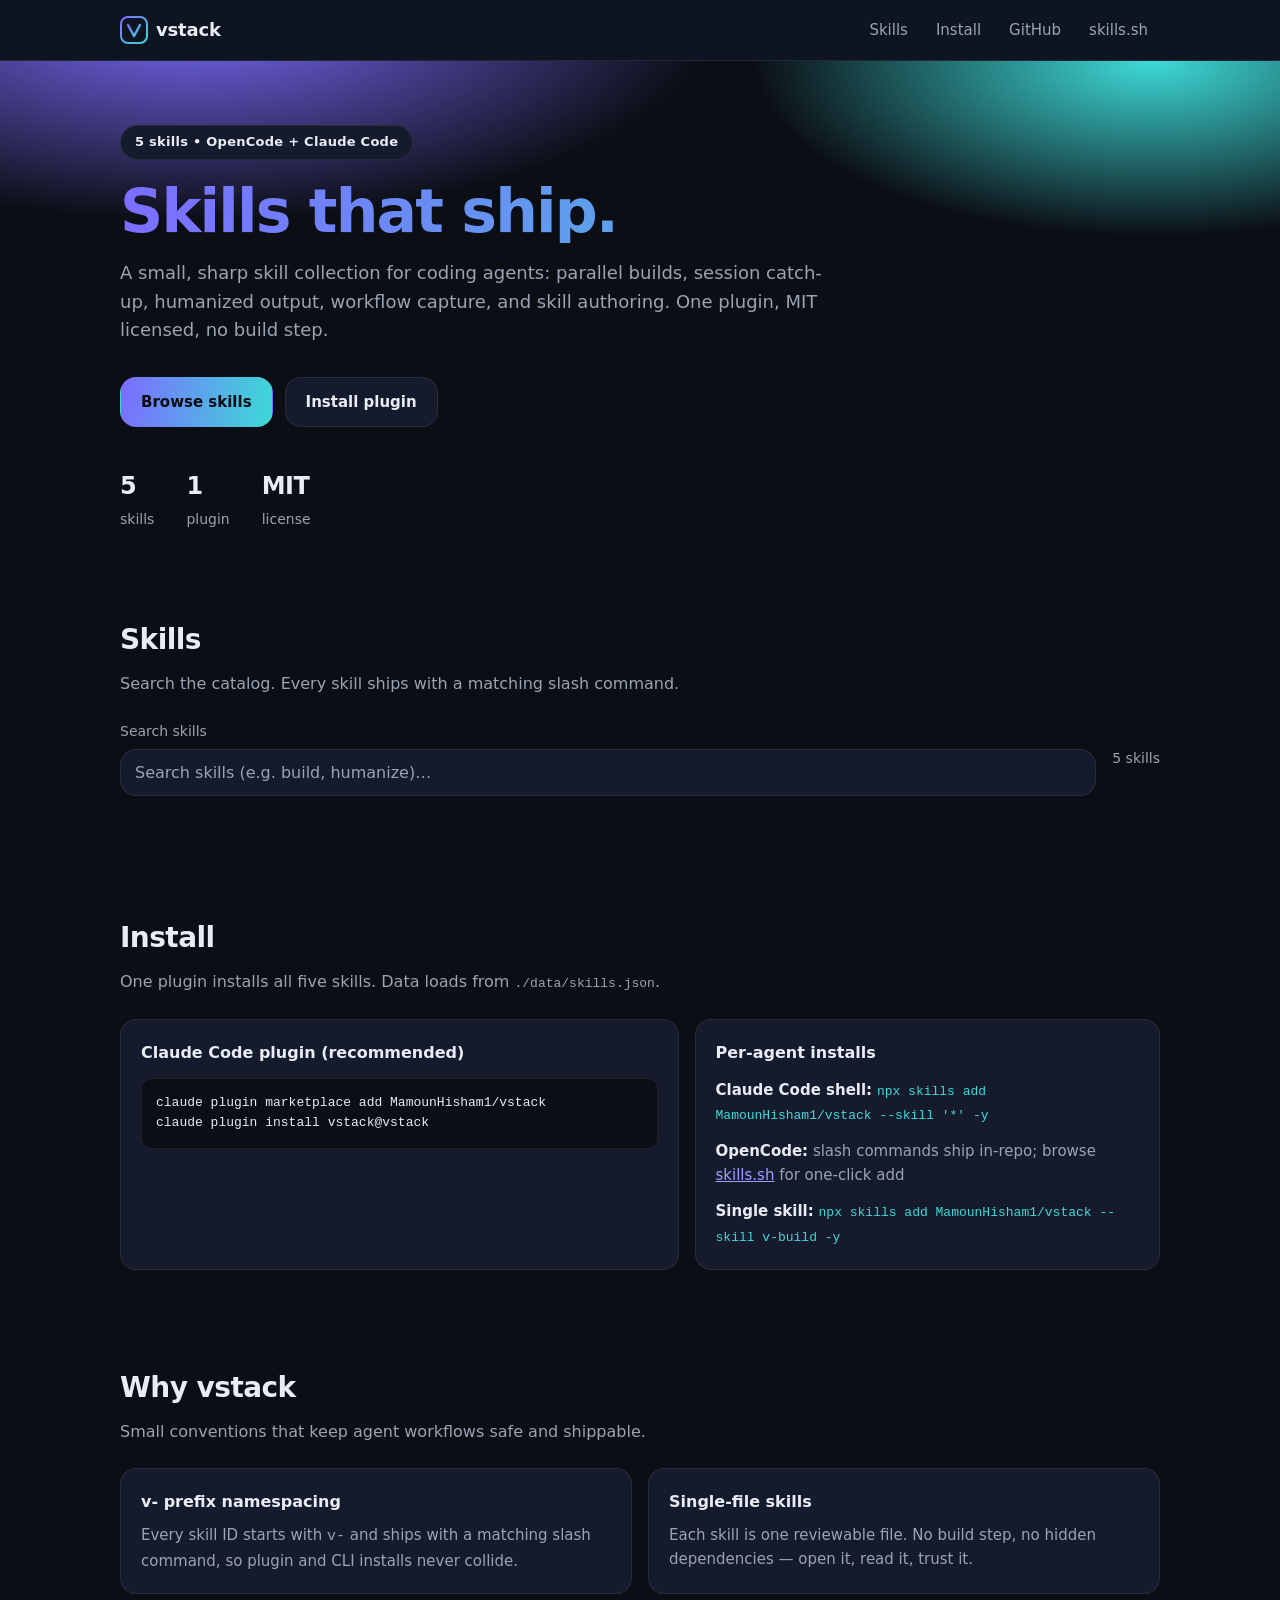
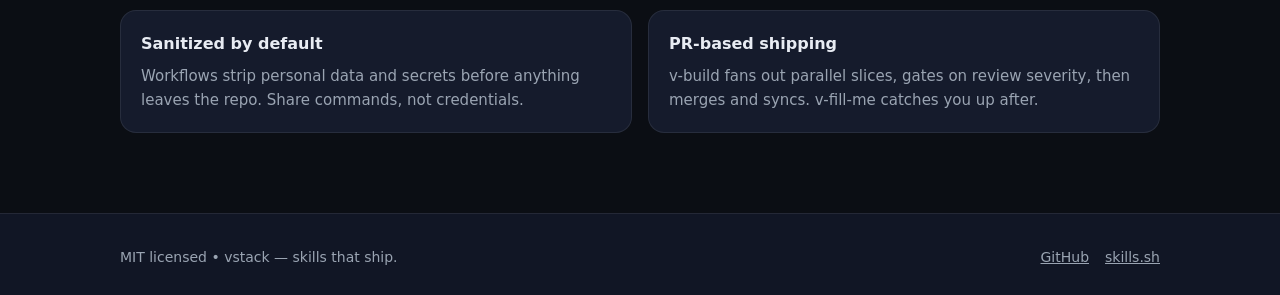
==== docs/index.html @ 85102085 "feat(site): shell layout + premium dark design What: docs/index.html with hero/header/footer + token" ====
<!doctype html>
<html lang="en">
<head>
  <meta charset="utf-8">
  <meta name="viewport" content="width=device-width, initial-scale=1">
  <title>vstack — skills that ship</title>
  <meta name="description" content="vstack: 5 agent skills (v-build, v-fill-me, v-humanize, v-copy-me, v-skill-creator) for OpenCode and Claude Code. One plugin, MIT licensed.">
  <link rel="stylesheet" href="./assets/css/tokens.css">
  <link rel="stylesheet" href="./assets/css/site.css">
  <link rel="stylesheet" href="./assets/css/catalog.css">
  <script defer src="./assets/js/app.js"></script>
</head>
<body>
  <a class="skip-link" href="#skills">Skip to skills</a>

  <header class="site-header">
    <div class="wrap">
      <a class="brand" href="./" aria-label="vstack home">
        <svg width="28" height="28" viewBox="0 0 28 28" role="img" aria-label="vstack logo">
          <defs>
            <linearGradient id="vlogo" x1="0" y1="0" x2="1" y2="1">
              <stop offset="0" stop-color="#7c6cff"></stop>
              <stop offset="1" stop-color="#3ddad7"></stop>
            </linearGradient>
          </defs>
          <rect x="1" y="1" width="26" height="26" rx="7" fill="none" stroke="url(#vlogo)" stroke-width="2"></rect>
          <path d="M8 9l6 11 6-11" fill="none" stroke="url(#vlogo)" stroke-width="2.4" stroke-linecap="round" stroke-linejoin="round"></path>
        </svg>
        <span>vstack</span>
      </a>
      <nav class="site-nav" aria-label="Primary">
        <a href="#skills">Skills</a>
        <a href="#install">Install</a>
        <a href="https://github.com/MamounHisham1/vstack">GitHub</a>
        <a href="https://skills.sh/MamounHisham1/vstack">skills.sh</a>
      </nav>
    </div>
  </header>

  <main>
    <section class="hero" aria-labelledby="hero-title">
      <div class="wrap">
        <p class="hero-badge">5 skills • OpenCode + Claude Code</p>
        <h1 id="hero-title">Skills that ship.</h1>
        <p class="hero-sub">A small, sharp skill collection for coding agents: parallel builds, session catch-up, humanized output, workflow capture, and skill authoring. One plugin, MIT licensed, no build step.</p>
        <div class="hero-cta">
          <a class="btn btn-primary" href="#skills">Browse skills</a>
          <a class="btn" href="#install">Install plugin</a>
        </div>
        <ul class="stats" aria-label="Project stats">
          <li><strong>5</strong><span>skills</span></li>
          <li><strong>1</strong><span>plugin</span></li>
          <li><strong>MIT</strong><span>license</span></li>
        </ul>
      </div>
    </section>

    <section class="section" id="skills" aria-labelledby="skills-title">
      <div class="wrap">
        <h2 id="skills-title">Skills</h2>
        <p class="section-lead">Search the catalog. Every skill ships with a matching slash command.</p>
        <div class="search-row">
          <div class="search-field">
            <label for="search">Search skills</label>
            <input type="search" id="search" placeholder="Search skills (e.g. build, humanize)…" autocomplete="off">
          </div>
          <span class="count" id="skill-count" aria-live="polite">5 skills</span>
        </div>
        <div class="skills-grid-fallback" id="skills-grid" role="list"></div>
        <noscript>
          <p>This catalog needs JavaScript to load <code>./data/skills.json</code>. Available skills: v-build, v-fill-me, v-humanize, v-copy-me, v-skill-creator. See the <a href="https://github.com/MamounHisham1/vstack">GitHub repo</a> for details.</p>
        </noscript>
      </div>
    </section>

    <section class="section" id="install" aria-labelledby="install-title">
      <div class="wrap">
        <h2 id="install-title">Install</h2>
        <p class="section-lead">One plugin installs all five skills. Data loads from <code>./data/skills.json</code>.</p>
        <div class="install-grid">
          <div class="install-card">
            <h3>Claude Code plugin (recommended)</h3>
            <pre><code id="install-snippet">claude plugin marketplace add MamounHisham1/vstack
claude plugin install vstack@vstack</code></pre>
          </div>
          <div class="install-card">
            <h3>Per-agent installs</h3>
            <ul class="agent-list">
              <li><strong>Claude Code shell:</strong> <code>npx skills add MamounHisham1/vstack --skill '*' -y</code></li>
              <li><strong>OpenCode:</strong> slash commands ship in-repo; browse <a href="https://skills.sh/MamounHisham1/vstack">skills.sh</a> for one-click add</li>
              <li><strong>Single skill:</strong> <code>npx skills add MamounHisham1/vstack --skill v-build -y</code></li>
            </ul>
          </div>
        </div>
      </div>
    </section>

    <section class="section" id="features" aria-labelledby="features-title">
      <div class="wrap">
        <h2 id="features-title">Why vstack</h2>
        <p class="section-lead">Small conventions that keep agent workflows safe and shippable.</p>
        <ul class="features">
          <li>
            <h3>v- prefix namespacing</h3>
            <p>Every skill ID starts with <code>v-</code> and ships with a matching slash command, so plugin and CLI installs never collide.</p>
          </li>
          <li>
            <h3>Single-file skills</h3>
            <p>Each skill is one reviewable file. No build step, no hidden dependencies — open it, read it, trust it.</p>
          </li>
          <li>
            <h3>Sanitized by default</h3>
            <p>Workflows strip personal data and secrets before anything leaves the repo. Share commands, not credentials.</p>
          </li>
          <li>
            <h3>PR-based shipping</h3>
            <p>v-build fans out parallel slices, gates on review severity, then merges and syncs. v-fill-me catches you up after.</p>
          </li>
        </ul>
      </div>
    </section>
  </main>

  <div id="skill-modal" aria-live="polite"></div>

  <footer class="site-footer">
    <div class="wrap">
      <p>MIT licensed • vstack — skills that ship.</p>
      <a href="https://github.com/MamounHisham1/vstack">GitHub</a>
      <a href="https://skills.sh/MamounHisham1/vstack">skills.sh</a>
    </div>
  </footer>
</body>
</html>
---- docs/assets/css/tokens.css ----
:root {
  color-scheme: dark;
  --bg: #0b0e14;
  --bg2: #111625;
  --fg: #e8ecf3;
  --muted: #9aa4b2;
  --accent: #7c6cff;
  --accent2: #3ddad7;
  --card: #151b2c;
  --border: rgba(255, 255, 255, 0.08);
  --radius: 16px;
  --font: Inter, ui-sans-serif, system-ui, -apple-system, "Segoe UI", Roboto, Helvetica, Arial, sans-serif;
}
---- docs/assets/css/site.css ----
@import url("./tokens.css");

*,
*::before,
*::after {
  box-sizing: border-box;
}

html {
  scroll-behavior: smooth;
}

body {
  margin: 0;
  background: var(--bg);
  color: var(--fg);
  font-family: var(--font);
  line-height: 1.6;
  -webkit-font-smoothing: antialiased;
}

/* Layout */
.wrap {
  max-width: 1080px;
  margin: 0 auto;
  padding: 0 1.25rem;
}

/* Skip link */
.skip-link {
  position: absolute;
  left: -9999px;
  top: 0;
  background: var(--accent);
  color: var(--fg);
  padding: 0.5rem 1rem;
  border-radius: 0 0 var(--radius) var(--radius);
  z-index: 100;
}

.skip-link:focus {
  left: 1rem;
}

/* Focus rings */
a:focus-visible,
button:focus-visible,
input:focus-visible {
  outline: 2px solid var(--accent2);
  outline-offset: 3px;
  border-radius: 6px;
}

/* Header: sticky glass */
.site-header {
  position: sticky;
  top: 0;
  z-index: 50;
  background: var(--bg2);
  background: color-mix(in srgb, var(--bg2) 82%, transparent);
  -webkit-backdrop-filter: blur(12px);
  backdrop-filter: blur(12px);
  border-bottom: 1px solid var(--border);
}

@supports not (backdrop-filter: blur(12px)) {
  .site-header {
    background: var(--bg2);
  }
}

.site-header .wrap {
  display: flex;
  align-items: center;
  gap: 1rem;
  min-height: 60px;
  padding-top: 0.5rem;
  padding-bottom: 0.5rem;
}

.brand {
  display: inline-flex;
  align-items: center;
  gap: 0.5rem;
  color: var(--fg);
  text-decoration: none;
  font-weight: 700;
  font-size: 1.125rem;
  letter-spacing: -0.01em;
  margin-right: auto;
}

.brand svg {
  display: block;
  flex: none;
}

.site-nav {
  display: flex;
  align-items: center;
  gap: 0.25rem;
  flex-wrap: wrap;
}

.site-nav a {
  color: var(--muted);
  text-decoration: none;
  font-size: 0.9375rem;
  padding: 0.5rem 0.75rem;
  border-radius: 10px;
}

.site-nav a:hover {
  color: var(--fg);
  background: var(--card);
}

/* Hero */
.hero {
  padding: 4rem 0 2.5rem;
  background:
    radial-gradient(60rem 24rem at 15% -10%, var(--accent) 0%, transparent 55%),
    radial-gradient(50rem 22rem at 90% 0%, var(--accent2) 0%, transparent 50%),
    var(--bg);
}

.hero-badge {
  display: inline-block;
  font-size: 0.8125rem;
  font-weight: 600;
  letter-spacing: 0.02em;
  color: var(--fg);
  background: var(--card);
  border: 1px solid var(--border);
  border-radius: 999px;
  padding: 0.375rem 0.875rem;
  margin: 0 0 1.25rem;
}

.hero h1 {
  margin: 0 0 1rem;
  font-size: clamp(2.25rem, 5vw + 1rem, 3.75rem);
  line-height: 1.05;
  letter-spacing: -0.03em;
  background: linear-gradient(100deg, var(--accent), var(--accent2));
  -webkit-background-clip: text;
  background-clip: text;
  color: transparent;
}

@supports not (background-clip: text) {
  .hero h1 {
    color: var(--fg);
    background: none;
  }
}

.hero-sub {
  margin: 0 0 2rem;
  max-width: 44rem;
  color: var(--muted);
  font-size: 1.125rem;
}

.hero-cta {
  display: flex;
  gap: 0.75rem;
  flex-wrap: wrap;
}

/* Buttons */
.btn {
  display: inline-block;
  text-decoration: none;
  font-weight: 600;
  font-size: 0.9375rem;
  padding: 0.75rem 1.25rem;
  border-radius: var(--radius);
  border: 1px solid var(--border);
  color: var(--fg);
  background: var(--card);
}

.btn:hover {
  border-color: var(--accent);
}

.btn-primary {
  background: linear-gradient(100deg, var(--accent), var(--accent2));
  border-color: transparent;
  color: var(--bg);
}

.btn-primary:hover {
  border-color: transparent;
  filter: brightness(1.08);
}

/* Stats */
.stats {
  display: flex;
  gap: 2rem;
  flex-wrap: wrap;
  list-style: none;
  margin: 2.5rem 0 0;
  padding: 0;
}

.stats li {
  display: flex;
  flex-direction: column;
  gap: 0.125rem;
}

.stats strong {
  font-size: 1.5rem;
  letter-spacing: -0.02em;
}

.stats span {
  color: var(--muted);
  font-size: 0.875rem;
}

/* Sections */
.section {
  padding: 3rem 0;
}

.section h2 {
  margin: 0 0 0.5rem;
  font-size: 1.75rem;
  letter-spacing: -0.02em;
}

.section-lead {
  margin: 0 0 1.5rem;
  color: var(--muted);
}

/* Search row */
.search-row {
  display: flex;
  align-items: center;
  gap: 1rem;
  flex-wrap: wrap;
  margin-bottom: 1.5rem;
}

.search-field {
  flex: 1 1 16rem;
  min-width: min(100%, 16rem);
}

.search-field label {
  display: block;
  font-size: 0.875rem;
  color: var(--muted);
  margin-bottom: 0.375rem;
}

.search-field input {
  width: 100%;
  font: inherit;
  color: var(--fg);
  background: var(--card);
  border: 1px solid var(--border);
  border-radius: var(--radius);
  padding: 0.625rem 0.875rem;
}

.search-field input::placeholder {
  color: var(--muted);
}

.count {
  color: var(--muted);
  font-size: 0.875rem;
}

/* Fallback grid (Slice 3 catalog.css owns card styling; this is layout fallback) */
.skills-grid-fallback {
  display: grid;
  grid-template-columns: repeat(auto-fill, minmax(16rem, 1fr));
  gap: 1rem;
}

/* Install */
.install-grid {
  display: grid;
  grid-template-columns: 1fr;
  gap: 1rem;
}

@media (min-width: 720px) {
  .install-grid {
    grid-template-columns: 1.2fr 1fr;
  }
}

.install-card {
  background: var(--card);
  border: 1px solid var(--border);
  border-radius: var(--radius);
  padding: 1.25rem;
}

.install-card h3 {
  margin: 0 0 0.75rem;
  font-size: 1rem;
}

.install-card pre {
  margin: 0;
  padding: 0.875rem;
  background: var(--bg);
  border: 1px solid var(--border);
  border-radius: calc(var(--radius) - 6px);
  overflow-x: auto;
}

.install-card pre code {
  font-family: ui-monospace, SFMono-Regular, Menlo, Consolas, monospace;
  font-size: 0.8125rem;
  color: var(--fg);
  white-space: pre;
}

.agent-list {
  margin: 0;
  padding: 0;
  list-style: none;
  display: grid;
  gap: 0.75rem;
  font-size: 0.9375rem;
  color: var(--muted);
}

.agent-list strong {
  color: var(--fg);
}

.agent-list code {
  font-family: ui-monospace, SFMono-Regular, Menlo, Consolas, monospace;
  font-size: 0.8125rem;
  color: var(--accent2);
}

/* Features */
.features {
  display: grid;
  grid-template-columns: 1fr;
  gap: 1rem;
  list-style: none;
  margin: 1.5rem 0 0;
  padding: 0;
}

@media (min-width: 720px) {
  .features {
    grid-template-columns: repeat(2, 1fr);
  }
}

.features li {
  background: var(--card);
  border: 1px solid var(--border);
  border-radius: var(--radius);
  padding: 1.25rem;
}

.features h3 {
  margin: 0 0 0.5rem;
  font-size: 1rem;
}

.features p {
  margin: 0;
  color: var(--muted);
  font-size: 0.9375rem;
}

/* Footer */
.site-footer {
  border-top: 1px solid var(--border);
  background: var(--bg2);
  padding: 2rem 0;
  margin-top: 2rem;
}

.site-footer .wrap {
  display: flex;
  align-items: center;
  gap: 1rem;
  flex-wrap: wrap;
}

.site-footer p {
  margin: 0;
  color: var(--muted);
  font-size: 0.875rem;
  margin-right: auto;
}

.site-footer a {
  color: var(--muted);
  font-size: 0.875rem;
}

.site-footer a:hover {
  color: var(--accent2);
}

/* Responsive tweaks */
@media (max-width: 560px) {
  .hero {
    padding: 2.5rem 0 2rem;
  }

  .site-header .wrap {
    flex-wrap: wrap;
  }

  .stats {
    gap: 1.25rem;
  }
}

@media (prefers-reduced-motion: reduce) {
  html {
    scroll-behavior: auto;
  }
}
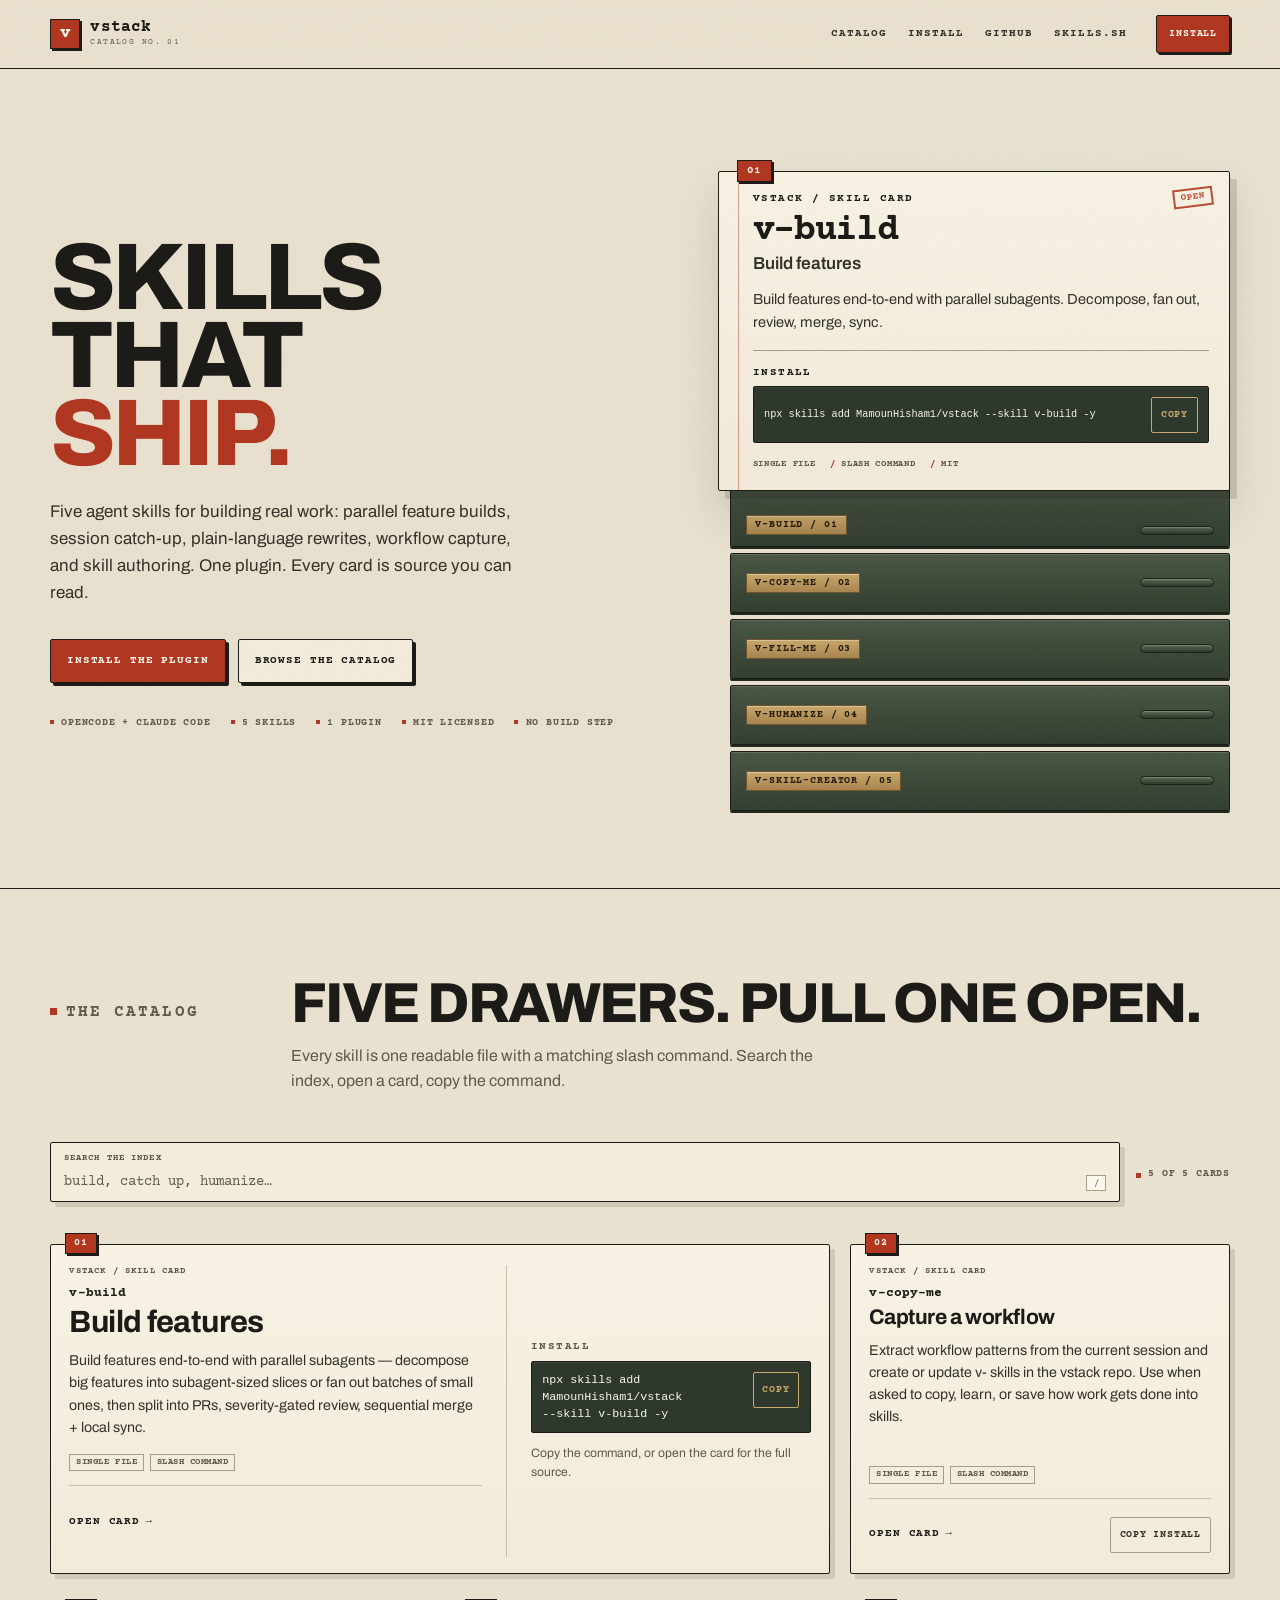
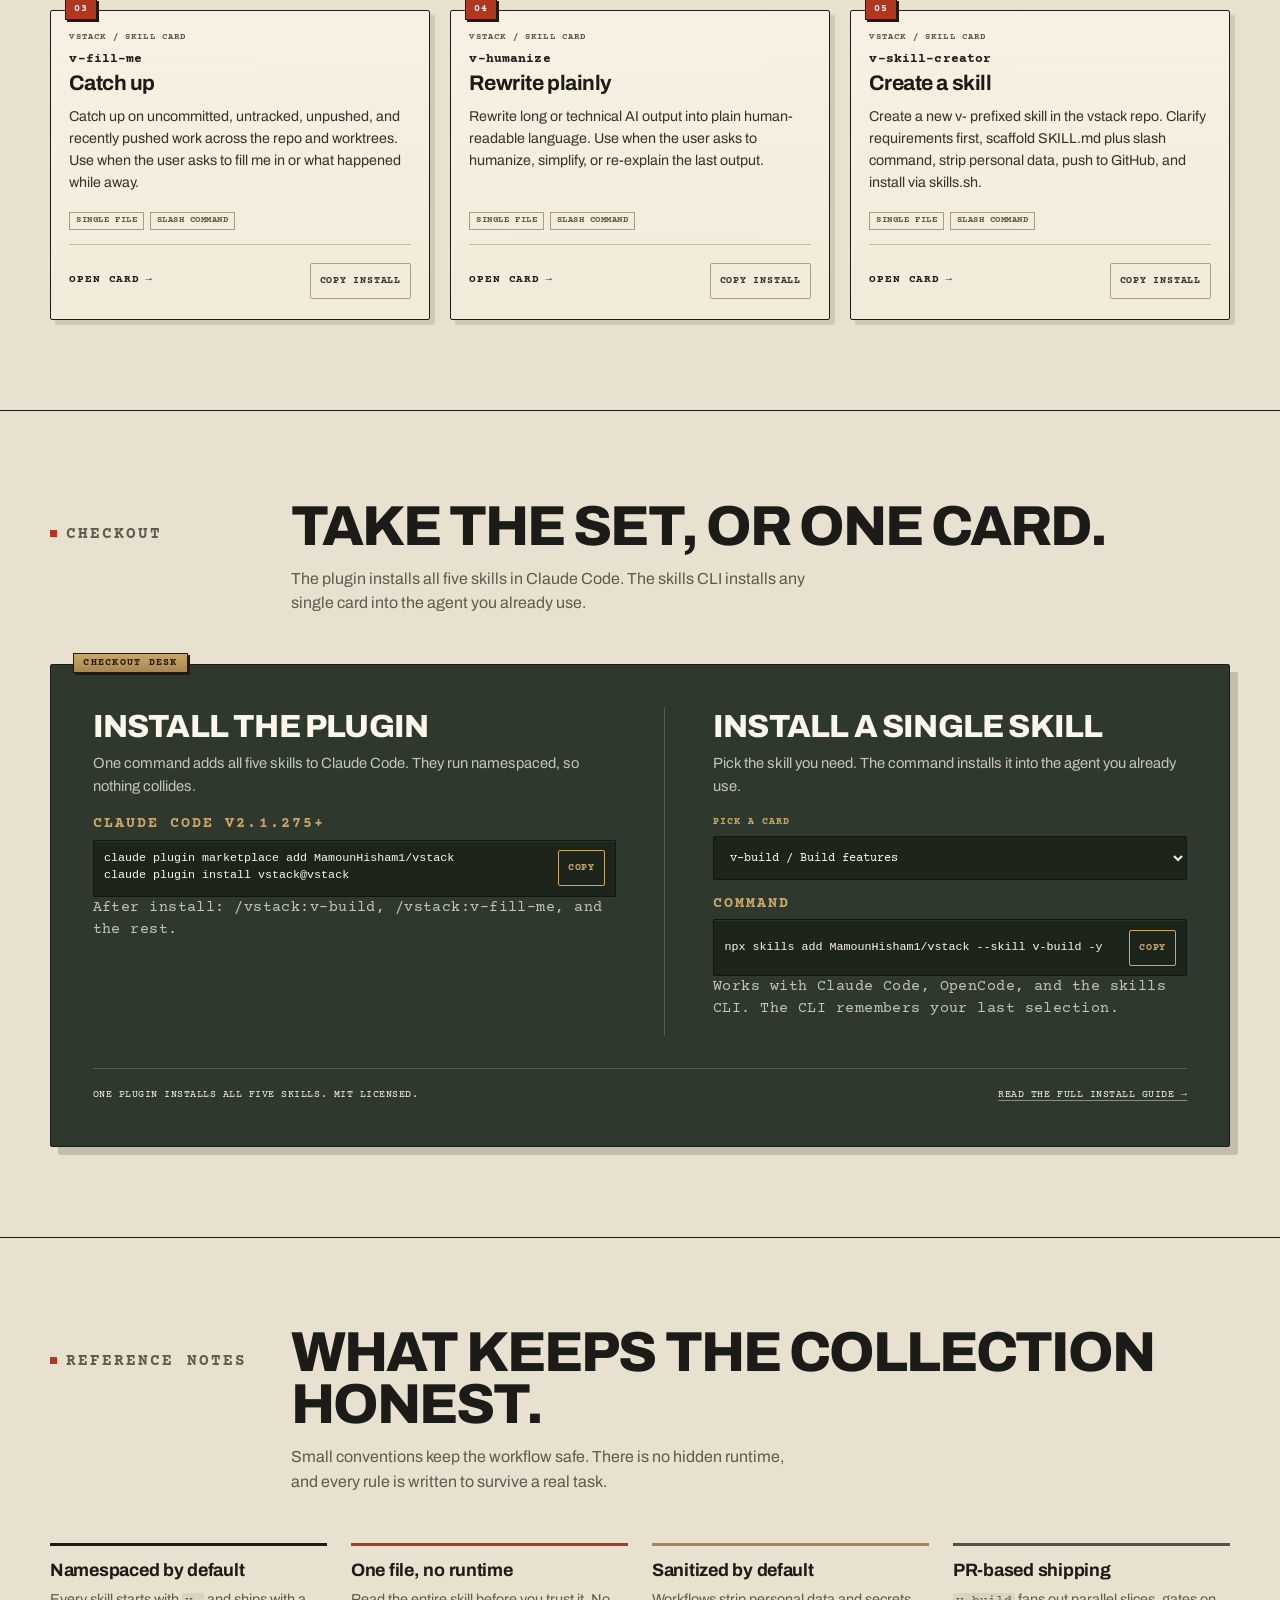
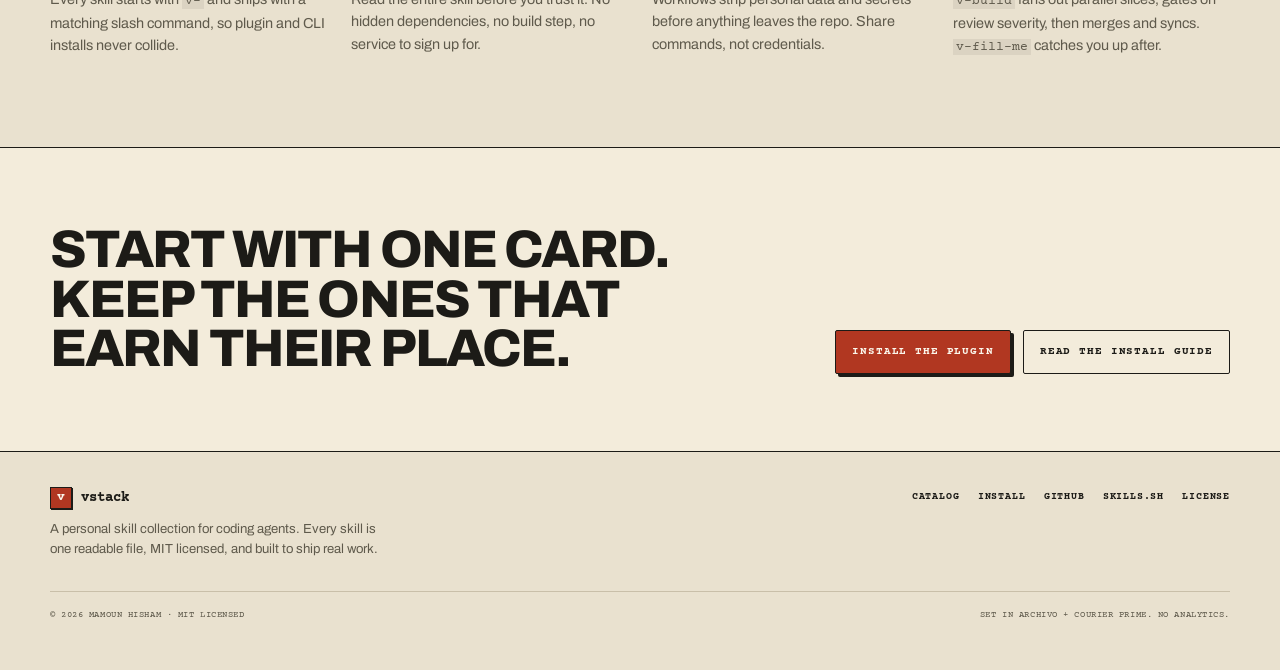
==== commit db35f874: "feat(site): rebuild the docs site as a working card catalog Replace the dark gradient landing page w" ====
--- a/docs/index.html
+++ b/docs/index.html
@@ -4,131 +4,353 @@
   <meta charset="utf-8">
   <meta name="viewport" content="width=device-width, initial-scale=1">
   <title>vstack — skills that ship</title>
-  <meta name="description" content="vstack: 5 agent skills (v-build, v-fill-me, v-humanize, v-copy-me, v-skill-creator) for OpenCode and Claude Code. One plugin, MIT licensed.">
+  <meta name="description" content="Five agent skills for Claude Code and OpenCode: build with parallel subagents, catch up on work, humanize output, capture workflows, and create new skills. One plugin. MIT licensed.">
+  <link rel="canonical" href="https://mamounhisham1.github.io/vstack/">
+  <meta name="theme-color" content="#e9e1cf">
+  <meta property="og:title" content="vstack — skills that ship">
+  <meta property="og:description" content="Five agent skills for Claude Code and OpenCode. Build with parallel subagents, catch up, humanize, capture, and create. One plugin. MIT.">
+  <meta property="og:type" content="website">
+  <meta property="og:url" content="https://mamounhisham1.github.io/vstack/">
+  <meta name="twitter:card" content="summary">
+  <link rel="icon" href="./favicon.svg" type="image/svg+xml">
+  <link rel="preload" href="./assets/fonts/archivo-variable-latin.woff2" as="font" type="font/woff2" crossorigin>
+  <link rel="preload" href="./assets/fonts/courier-prime-400-latin.woff2" as="font" type="font/woff2" crossorigin>
+  <link rel="stylesheet" href="./assets/css/fonts.css">
   <link rel="stylesheet" href="./assets/css/tokens.css">
   <link rel="stylesheet" href="./assets/css/site.css">
   <link rel="stylesheet" href="./assets/css/catalog.css">
   <script defer src="./assets/js/app.js"></script>
 </head>
 <body>
-  <a class="skip-link" href="#skills">Skip to skills</a>
+  <a class="skip-link" href="#catalog">Skip to the catalog</a>
 
   <header class="site-header">
-    <div class="wrap">
-      <a class="brand" href="./" aria-label="vstack home">
-        <svg width="28" height="28" viewBox="0 0 28 28" role="img" aria-label="vstack logo">
-          <defs>
-            <linearGradient id="vlogo" x1="0" y1="0" x2="1" y2="1">
-              <stop offset="0" stop-color="#7c6cff"></stop>
-              <stop offset="1" stop-color="#3ddad7"></stop>
-            </linearGradient>
-          </defs>
-          <rect x="1" y="1" width="26" height="26" rx="7" fill="none" stroke="url(#vlogo)" stroke-width="2"></rect>
-          <path d="M8 9l6 11 6-11" fill="none" stroke="url(#vlogo)" stroke-width="2.4" stroke-linecap="round" stroke-linejoin="round"></path>
-        </svg>
-        <span>vstack</span>
+    <div class="wrap site-header__inner">
+      <a class="brand" href="./index.html" aria-label="vstack home">
+        <span class="brand__mark" aria-hidden="true">v</span>
+        <span class="brand__text">
+          <span class="brand__word">vstack</span>
+          <span class="brand__sub">Catalog no. 01</span>
+        </span>
       </a>
       <nav class="site-nav" aria-label="Primary">
-        <a href="#skills">Skills</a>
-        <a href="#install">Install</a>
-        <a href="https://github.com/MamounHisham1/vstack">GitHub</a>
-        <a href="https://skills.sh/MamounHisham1/vstack">skills.sh</a>
+        <a href="#catalog">Catalog</a>
+        <a href="./install.html">Install</a>
+        <a class="nav-optional" href="https://github.com/MamounHisham1/vstack">GitHub</a>
+        <a class="nav-optional" href="https://skills.sh/MamounHisham1/vstack">skills.sh</a>
       </nav>
+      <a class="btn btn--primary btn--small nav-install" href="#checkout">Install</a>
     </div>
   </header>
 
   <main>
     <section class="hero" aria-labelledby="hero-title">
+      <div class="wrap hero__grid">
+        <div class="hero__copy">
+          <h1 id="hero-title"><span>Skills</span><span>that</span><span class="h1-accent">ship.</span></h1>
+          <p class="hero__lead">Five agent skills for building real work: parallel feature builds, session catch-up, plain-language rewrites, workflow capture, and skill authoring. One plugin. Every card is source you can read.</p>
+          <div class="hero__cta">
+            <a class="btn btn--primary" href="#checkout">Install the plugin</a>
+            <a class="btn" href="#catalog">Browse the catalog</a>
+          </div>
+          <ul class="hero__meta" aria-label="Collection facts">
+            <li>OpenCode + Claude Code</li>
+            <li>5 skills</li>
+            <li>1 plugin</li>
+            <li>MIT licensed</li>
+            <li>No build step</li>
+          </ul>
+        </div>
+
+        <div class="hero__object">
+          <div class="catalog-stack">
+            <article class="index-card" aria-labelledby="hero-card-id">
+              <span class="index-card__tab" aria-hidden="true">01</span>
+              <span class="index-card__stamp" aria-hidden="true">Open</span>
+              <p class="micro-label">vstack / skill card</p>
+              <p class="index-card__id" id="hero-card-id">v-build</p>
+              <p class="index-card__name">Build features</p>
+              <p class="index-card__desc">Build features end-to-end with parallel subagents. Decompose, fan out, review, merge, sync.</p>
+              <div class="index-card__rule"></div>
+              <p class="micro-label">Install</p>
+              <div class="command command--dark">
+                <code>npx skills add MamounHisham1/vstack <span class="cmd-tail">--skill v-build -y</span></code>
+                <button type="button" class="copy-btn" data-copy="npx skills add MamounHisham1/vstack --skill v-build -y" aria-label="Copy the v-build install command">Copy</button>
+              </div>
+              <div class="index-card__meta" aria-label="Card details">
+                <span>Single file</span>
+                <span>Slash command</span>
+                <span>MIT</span>
+              </div>
+            </article>
+            <div class="drawer drawer--open" aria-hidden="true">
+              <span class="drawer__label">V-BUILD / 01</span>
+              <span class="drawer__pull"></span>
+            </div>
+            <div class="drawer" aria-hidden="true">
+              <span class="drawer__label">V-COPY-ME / 02</span>
+              <span class="drawer__pull"></span>
+            </div>
+            <div class="drawer" aria-hidden="true">
+              <span class="drawer__label">V-FILL-ME / 03</span>
+              <span class="drawer__pull"></span>
+            </div>
+            <div class="drawer" aria-hidden="true">
+              <span class="drawer__label">V-HUMANIZE / 04</span>
+              <span class="drawer__pull"></span>
+            </div>
+            <div class="drawer" aria-hidden="true">
+              <span class="drawer__label">V-SKILL-CREATOR / 05</span>
+              <span class="drawer__pull"></span>
+            </div>
+          </div>
+        </div>
+      </div>
+    </section>
+
+    <section class="section section--rule" id="catalog" aria-labelledby="catalog-title">
       <div class="wrap">
-        <p class="hero-badge">5 skills • OpenCode + Claude Code</p>
-        <h1 id="hero-title">Skills that ship.</h1>
-        <p class="hero-sub">A small, sharp skill collection for coding agents: parallel builds, session catch-up, humanized output, workflow capture, and skill authoring. One plugin, MIT licensed, no build step.</p>
-        <div class="hero-cta">
-          <a class="btn btn-primary" href="#skills">Browse skills</a>
-          <a class="btn" href="#install">Install plugin</a>
-        </div>
-        <ul class="stats" aria-label="Project stats">
-          <li><strong>5</strong><span>skills</span></li>
-          <li><strong>1</strong><span>plugin</span></li>
-          <li><strong>MIT</strong><span>license</span></li>
-        </ul>
-      </div>
-    </section>
-
-    <section class="section" id="skills" aria-labelledby="skills-title">
+        <div class="section-head">
+          <p class="section-no">The catalog</p>
+          <div>
+            <h2 id="catalog-title">Five drawers. Pull one open.</h2>
+            <p>Every skill is one readable file with a matching slash command. Search the index, open a card, copy the command.</p>
+          </div>
+        </div>
+
+        <div class="catalog-toolbar">
+          <div class="search-slip">
+            <label for="search">Search the index</label>
+            <input type="search" id="search" placeholder="build, catch up, humanize…" autocomplete="off" aria-describedby="skill-count">
+            <span class="search-slip__key" aria-hidden="true">/</span>
+          </div>
+          <p class="catalog-count" id="skill-count" role="status" aria-live="polite">5 of 5 cards</p>
+        </div>
+
+        <div class="catalog-grid" id="skills-grid" role="list">
+          <!-- catalog:start -->
+<article class="skill-card skill-card--featured" role="listitem" data-skill-id="v-build" data-no="01" data-title="Build features" data-description="Build features end-to-end with parallel subagents — decompose big features into subagent-sized slices or fan out batches of small ones, then split into PRs, severity-gated review, sequential merge + local sync." data-command="npx skills add MamounHisham1/vstack --skill v-build -y" data-path="skills/v-build/SKILL.md" data-trigger="/v-build" data-search="v-build build features parallel subagents to reviewed prs build features end-to-end with parallel subagents — decompose big features into subagent-sized slices or fan out batches of small ones, then split into prs, severity-gated review, sequential merge + local sync. /v-build">
+  <span class="skill-card__tab" aria-hidden="true">01</span>
+  <div class="skill-card__body">
+    <p class="skill-card__kicker">vstack / skill card</p>
+    <h3 class="skill-card__title"><span class="skill-card__id">v-build</span><span class="skill-card__name">Build features</span></h3>
+    <p class="skill-card__desc">Build features end-to-end with parallel subagents — decompose big features into subagent-sized slices or fan out batches of small ones, then split into PRs, severity-gated review, sequential merge + local sync.</p>
+    <ul class="skill-card__tags"><li>Single file</li><li>Slash command</li></ul>
+    <div class="skill-card__actions"><button type="button" class="link-btn" data-open-card aria-label="Open the v-build card">Open card <span aria-hidden="true">→</span></button></div>
+  </div>
+  <div class="skill-card__aside">
+    <p class="micro-label">Install</p>
+    <div class="command command--dark">
+      <code>npx skills add MamounHisham1/vstack <span class="cmd-tail">--skill v-build -y</span></code>
+      <button type="button" class="copy-btn" data-copy="npx skills add MamounHisham1/vstack --skill v-build -y" aria-label="Copy the install command for v-build">Copy</button>
+    </div>
+    <p class="skill-card__aside-note">Copy the command, or open the card for the full source.</p>
+  </div>
+</article>
+<article class="skill-card" role="listitem" data-skill-id="v-copy-me" data-no="02" data-title="Capture a workflow" data-description="Extract workflow patterns from the current session and create or update v- skills in the vstack repo. Use when asked to copy, learn, or save how work gets done into skills." data-command="npx skills add MamounHisham1/vstack --skill v-copy-me -y" data-path="skills/v-copy-me/SKILL.md" data-trigger="/v-copy-me" data-search="v-copy-me capture a workflow turn a session into a reusable skill extract workflow patterns from the current session and create or update v- skills in the vstack repo. use when asked to copy, learn, or save how work gets done into skills. /v-copy-me">
+  <span class="skill-card__tab" aria-hidden="true">02</span>
+  <div class="skill-card__body">
+    <p class="skill-card__kicker">vstack / skill card</p>
+    <h3 class="skill-card__title"><span class="skill-card__id">v-copy-me</span><span class="skill-card__name">Capture a workflow</span></h3>
+    <p class="skill-card__desc">Extract workflow patterns from the current session and create or update v- skills in the vstack repo. Use when asked to copy, learn, or save how work gets done into skills.</p>
+    <ul class="skill-card__tags"><li>Single file</li><li>Slash command</li></ul>
+    <div class="skill-card__actions"><button type="button" class="link-btn" data-open-card aria-label="Open the v-copy-me card">Open card <span aria-hidden="true">→</span></button><button type="button" class="copy-btn copy-btn--quiet" data-copy="npx skills add MamounHisham1/vstack --skill v-copy-me -y" aria-label="Copy the install command for v-copy-me">Copy install</button></div>
+  </div>
+</article>
+<article class="skill-card" role="listitem" data-skill-id="v-fill-me" data-no="03" data-title="Catch up" data-description="Catch up on uncommitted, untracked, unpushed, and recently pushed work across the repo and worktrees. Use when the user asks to fill me in or what happened while away." data-command="npx skills add MamounHisham1/vstack --skill v-fill-me -y" data-path="skills/v-fill-me/SKILL.md" data-trigger="/v-fill-me" data-search="v-fill-me catch up what changed across branches and worktrees catch up on uncommitted, untracked, unpushed, and recently pushed work across the repo and worktrees. use when the user asks to fill me in or what happened while away. /v-fill-me">
+  <span class="skill-card__tab" aria-hidden="true">03</span>
+  <div class="skill-card__body">
+    <p class="skill-card__kicker">vstack / skill card</p>
+    <h3 class="skill-card__title"><span class="skill-card__id">v-fill-me</span><span class="skill-card__name">Catch up</span></h3>
+    <p class="skill-card__desc">Catch up on uncommitted, untracked, unpushed, and recently pushed work across the repo and worktrees. Use when the user asks to fill me in or what happened while away.</p>
+    <ul class="skill-card__tags"><li>Single file</li><li>Slash command</li></ul>
+    <div class="skill-card__actions"><button type="button" class="link-btn" data-open-card aria-label="Open the v-fill-me card">Open card <span aria-hidden="true">→</span></button><button type="button" class="copy-btn copy-btn--quiet" data-copy="npx skills add MamounHisham1/vstack --skill v-fill-me -y" aria-label="Copy the install command for v-fill-me">Copy install</button></div>
+  </div>
+</article>
+<article class="skill-card" role="listitem" data-skill-id="v-humanize" data-no="04" data-title="Rewrite plainly" data-description="Rewrite long or technical AI output into plain human-readable language. Use when the user asks to humanize, simplify, or re-explain the last output." data-command="npx skills add MamounHisham1/vstack --skill v-humanize -y" data-path="skills/v-humanize/SKILL.md" data-trigger="/v-humanize" data-search="v-humanize rewrite plainly technical output in human language rewrite long or technical ai output into plain human-readable language. use when the user asks to humanize, simplify, or re-explain the last output. /v-humanize">
+  <span class="skill-card__tab" aria-hidden="true">04</span>
+  <div class="skill-card__body">
+    <p class="skill-card__kicker">vstack / skill card</p>
+    <h3 class="skill-card__title"><span class="skill-card__id">v-humanize</span><span class="skill-card__name">Rewrite plainly</span></h3>
+    <p class="skill-card__desc">Rewrite long or technical AI output into plain human-readable language. Use when the user asks to humanize, simplify, or re-explain the last output.</p>
+    <ul class="skill-card__tags"><li>Single file</li><li>Slash command</li></ul>
+    <div class="skill-card__actions"><button type="button" class="link-btn" data-open-card aria-label="Open the v-humanize card">Open card <span aria-hidden="true">→</span></button><button type="button" class="copy-btn copy-btn--quiet" data-copy="npx skills add MamounHisham1/vstack --skill v-humanize -y" aria-label="Copy the install command for v-humanize">Copy install</button></div>
+  </div>
+</article>
+<article class="skill-card" role="listitem" data-skill-id="v-skill-creator" data-no="05" data-title="Create a skill" data-description="Create a new v- prefixed skill in the vstack repo. Clarify requirements first, scaffold SKILL.md plus slash command, strip personal data, push to GitHub, and install via skills.sh." data-command="npx skills add MamounHisham1/vstack --skill v-skill-creator -y" data-path="skills/v-skill-creator/SKILL.md" data-trigger="/v-skill-creator" data-search="v-skill-creator create a skill scaffold, publish, and install create a new v- prefixed skill in the vstack repo. clarify requirements first, scaffold skill.md plus slash command, strip personal data, push to github, and install via skills.sh. /v-skill-creator">
+  <span class="skill-card__tab" aria-hidden="true">05</span>
+  <div class="skill-card__body">
+    <p class="skill-card__kicker">vstack / skill card</p>
+    <h3 class="skill-card__title"><span class="skill-card__id">v-skill-creator</span><span class="skill-card__name">Create a skill</span></h3>
+    <p class="skill-card__desc">Create a new v- prefixed skill in the vstack repo. Clarify requirements first, scaffold SKILL.md plus slash command, strip personal data, push to GitHub, and install via skills.sh.</p>
+    <ul class="skill-card__tags"><li>Single file</li><li>Slash command</li></ul>
+    <div class="skill-card__actions"><button type="button" class="link-btn" data-open-card aria-label="Open the v-skill-creator card">Open card <span aria-hidden="true">→</span></button><button type="button" class="copy-btn copy-btn--quiet" data-copy="npx skills add MamounHisham1/vstack --skill v-skill-creator -y" aria-label="Copy the install command for v-skill-creator">Copy install</button></div>
+  </div>
+</article>
+<!-- catalog:end -->
+        </div>
+        <div class="catalog-empty" id="catalog-empty" hidden>
+          <p>No card matches that query.</p>
+          <button class="btn btn--small" type="button" id="clear-search">Clear the search</button>
+        </div>
+      </div>
+    </section>
+
+    <section class="section section--rule" id="checkout" aria-labelledby="checkout-title">
       <div class="wrap">
-        <h2 id="skills-title">Skills</h2>
-        <p class="section-lead">Search the catalog. Every skill ships with a matching slash command.</p>
-        <div class="search-row">
-          <div class="search-field">
-            <label for="search">Search skills</label>
-            <input type="search" id="search" placeholder="Search skills (e.g. build, humanize)…" autocomplete="off">
-          </div>
-          <span class="count" id="skill-count" aria-live="polite">5 skills</span>
-        </div>
-        <div class="skills-grid-fallback" id="skills-grid" role="list"></div>
-        <noscript>
-          <p>This catalog needs JavaScript to load <code>./data/skills.json</code>. Available skills: v-build, v-fill-me, v-humanize, v-copy-me, v-skill-creator. See the <a href="https://github.com/MamounHisham1/vstack">GitHub repo</a> for details.</p>
-        </noscript>
-      </div>
-    </section>
-
-    <section class="section" id="install" aria-labelledby="install-title">
+        <div class="section-head">
+          <p class="section-no">Checkout</p>
+          <div>
+            <h2 id="checkout-title">Take the set, or one card.</h2>
+            <p>The plugin installs all five skills in Claude Code. The skills CLI installs any single card into the agent you already use.</p>
+          </div>
+        </div>
+
+        <div class="checkout-panel">
+          <div class="checkout-grid">
+            <div class="checkout-col">
+              <h3>Install the plugin</h3>
+              <p>One command adds all five skills to Claude Code. They run namespaced, so nothing collides.</p>
+              <p class="micro-label">Claude Code v2.1.275+</p>
+              <div class="command command--dark command--stack">
+                <code>claude plugin marketplace add MamounHisham1/vstack
+claude plugin install vstack@vstack</code>
+                <button type="button" class="copy-btn" data-copy="claude plugin marketplace add MamounHisham1/vstack
+claude plugin install vstack@vstack">Copy</button>
+              </div>
+              <p class="checkout-note">After install: /vstack:v-build, /vstack:v-fill-me, and the rest.</p>
+            </div>
+
+            <div class="checkout-col">
+              <h3>Install a single skill</h3>
+              <p>Pick the skill you need. The command installs it into the agent you already use.</p>
+              <div class="picker">
+                <label for="skill-picker">Pick a card</label>
+                <select id="skill-picker">
+                  <!-- picker:start -->
+<option value="v-build" data-command="npx skills add MamounHisham1/vstack --skill v-build -y" selected>v-build / Build features</option>
+<option value="v-copy-me" data-command="npx skills add MamounHisham1/vstack --skill v-copy-me -y">v-copy-me / Capture a workflow</option>
+<option value="v-fill-me" data-command="npx skills add MamounHisham1/vstack --skill v-fill-me -y">v-fill-me / Catch up</option>
+<option value="v-humanize" data-command="npx skills add MamounHisham1/vstack --skill v-humanize -y">v-humanize / Rewrite plainly</option>
+<option value="v-skill-creator" data-command="npx skills add MamounHisham1/vstack --skill v-skill-creator -y">v-skill-creator / Create a skill</option>
+<!-- picker:end -->
+                </select>
+                <p class="micro-label picker__label">Command</p>
+                <div class="command command--dark">
+                  <code id="picker-command">npx skills add MamounHisham1/vstack <span class="cmd-tail">--skill v-build -y</span></code>
+                  <button type="button" class="copy-btn" id="picker-copy" data-copy="npx skills add MamounHisham1/vstack --skill v-build -y">Copy</button>
+                </div>
+              </div>
+              <p class="checkout-note">Works with Claude Code, OpenCode, and the skills CLI. The CLI remembers your last selection.</p>
+            </div>
+          </div>
+          <div class="checkout-footer">
+            <span>One plugin installs all five skills. MIT licensed.</span>
+            <a href="./install.html">Read the full install guide →</a>
+          </div>
+        </div>
+      </div>
+    </section>
+
+    <section class="section section--rule" id="notes" aria-labelledby="notes-title">
       <div class="wrap">
-        <h2 id="install-title">Install</h2>
-        <p class="section-lead">One plugin installs all five skills. Data loads from <code>./data/skills.json</code>.</p>
-        <div class="install-grid">
-          <div class="install-card">
-            <h3>Claude Code plugin (recommended)</h3>
-            <pre><code id="install-snippet">claude plugin marketplace add MamounHisham1/vstack
-claude plugin install vstack@vstack</code></pre>
-          </div>
-          <div class="install-card">
-            <h3>Per-agent installs</h3>
-            <ul class="agent-list">
-              <li><strong>Claude Code shell:</strong> <code>npx skills add MamounHisham1/vstack --skill '*' -y</code></li>
-              <li><strong>OpenCode:</strong> slash commands ship in-repo; browse <a href="https://skills.sh/MamounHisham1/vstack">skills.sh</a> for one-click add</li>
-              <li><strong>Single skill:</strong> <code>npx skills add MamounHisham1/vstack --skill v-build -y</code></li>
-            </ul>
-          </div>
-        </div>
-      </div>
-    </section>
-
-    <section class="section" id="features" aria-labelledby="features-title">
-      <div class="wrap">
-        <h2 id="features-title">Why vstack</h2>
-        <p class="section-lead">Small conventions that keep agent workflows safe and shippable.</p>
-        <ul class="features">
-          <li>
-            <h3>v- prefix namespacing</h3>
-            <p>Every skill ID starts with <code>v-</code> and ships with a matching slash command, so plugin and CLI installs never collide.</p>
-          </li>
-          <li>
-            <h3>Single-file skills</h3>
-            <p>Each skill is one reviewable file. No build step, no hidden dependencies — open it, read it, trust it.</p>
-          </li>
-          <li>
+        <div class="section-head">
+          <p class="section-no">Reference notes</p>
+          <div>
+            <h2 id="notes-title">What keeps the collection honest.</h2>
+            <p>Small conventions keep the workflow safe. There is no hidden runtime, and every rule is written to survive a real task.</p>
+          </div>
+        </div>
+
+        <div class="notes-grid">
+          <div class="note">
+            <h3>Namespaced by default</h3>
+            <p>Every skill starts with <code>v-</code> and ships with a matching slash command, so plugin and CLI installs never collide.</p>
+          </div>
+          <div class="note">
+            <h3>One file, no runtime</h3>
+            <p>Read the entire skill before you trust it. No hidden dependencies, no build step, no service to sign up for.</p>
+          </div>
+          <div class="note">
             <h3>Sanitized by default</h3>
             <p>Workflows strip personal data and secrets before anything leaves the repo. Share commands, not credentials.</p>
-          </li>
-          <li>
+          </div>
+          <div class="note">
             <h3>PR-based shipping</h3>
-            <p>v-build fans out parallel slices, gates on review severity, then merges and syncs. v-fill-me catches you up after.</p>
-          </li>
-        </ul>
+            <p><code>v-build</code> fans out parallel slices, gates on review severity, then merges and syncs. <code>v-fill-me</code> catches you up after.</p>
+          </div>
+        </div>
+      </div>
+    </section>
+
+    <section class="closing" aria-labelledby="closing-title">
+      <div class="wrap closing__inner">
+        <h2 id="closing-title">Start with one card. Keep the ones that earn their place.</h2>
+        <div class="closing__actions">
+          <a class="btn btn--primary" href="#checkout">Install the plugin</a>
+          <a class="btn btn--ghost" href="./install.html">Read the install guide</a>
+        </div>
       </div>
     </section>
   </main>
-
-  <div id="skill-modal" aria-live="polite"></div>
 
   <footer class="site-footer">
     <div class="wrap">
-      <p>MIT licensed • vstack — skills that ship.</p>
-      <a href="https://github.com/MamounHisham1/vstack">GitHub</a>
-      <a href="https://skills.sh/MamounHisham1/vstack">skills.sh</a>
+      <div class="site-footer__grid">
+        <div>
+          <div class="footer-brand">
+            <span class="brand__mark" aria-hidden="true">v</span>
+            <span>vstack</span>
+          </div>
+          <p class="footer-note">A personal skill collection for coding agents. Every skill is one readable file, MIT licensed, and built to ship real work.</p>
+        </div>
+        <nav class="footer-links" aria-label="Footer">
+          <a href="#catalog">Catalog</a>
+          <a href="./install.html">Install</a>
+          <a href="https://github.com/MamounHisham1/vstack">GitHub</a>
+          <a href="https://skills.sh/MamounHisham1/vstack">skills.sh</a>
+          <a href="https://github.com/MamounHisham1/vstack/blob/main/LICENSE">License</a>
+        </nav>
+      </div>
+      <div class="footer-bottom">
+        <span>© 2026 Mamoun Hisham · MIT licensed</span>
+        <span>Set in Archivo + Courier Prime. No analytics.</span>
+      </div>
     </div>
   </footer>
+
+  <div class="visually-hidden" id="copy-status" role="status" aria-live="polite"></div>
+
+  <dialog class="skill-dialog" id="skill-dialog" aria-labelledby="dialog-title">
+    <div class="skill-dialog__shell">
+      <span class="skill-dialog__tab" id="dialog-no" aria-hidden="true">01</span>
+      <div class="skill-dialog__card">
+        <button type="button" class="skill-dialog__close" data-close-dialog aria-label="Close card">×</button>
+        <p class="micro-label">vstack / skill card</p>
+        <p class="skill-dialog__id" id="dialog-id">v-build</p>
+        <h2 class="skill-dialog__title" id="dialog-title">Build features</h2>
+        <p class="skill-dialog__desc" id="dialog-desc"></p>
+        <dl class="skill-dialog__meta">
+          <div>
+            <dt>Trigger</dt>
+            <dd id="dialog-trigger">/v-build</dd>
+          </div>
+          <div>
+            <dt>Source</dt>
+            <dd id="dialog-path">skills/v-build/SKILL.md</dd>
+          </div>
+        </dl>
+        <p class="micro-label">Install</p>
+        <div class="command command--dark command--stack">
+          <code id="dialog-command">npx skills add MamounHisham1/vstack --skill v-build -y</code>
+          <button type="button" class="copy-btn" data-dialog-copy>Copy</button>
+        </div>
+        <div class="skill-dialog__actions">
+          <a class="btn btn--small" id="dialog-source" href="https://github.com/MamounHisham1/vstack/blob/main/skills/v-build/SKILL.md" target="_blank" rel="noopener">View SKILL.md ↗</a>
+          <a class="btn btn--small btn--ghost" href="https://skills.sh/MamounHisham1/vstack" target="_blank" rel="noopener">skills.sh ↗</a>
+        </div>
+      </div>
+    </div>
+  </dialog>
 </body>
 </html>
--- a/docs/assets/css/fonts.css
+++ b/docs/assets/css/fonts.css
@@ -0,0 +1,36 @@
+/* Self-hosted subsets. Both families are licensed under the SIL Open Font
+   License 1.1; the license texts ship beside the files. */
+
+@font-face {
+  font-family: "Archivo";
+  font-style: normal;
+  font-weight: 400 900;
+  font-stretch: 100%;
+  font-display: swap;
+  src: url("../fonts/archivo-variable-latin.woff2") format("woff2");
+  unicode-range: U+0000-00FF, U+0131, U+0152-0153, U+02BB-02BC, U+02C6, U+02DA,
+    U+02DC, U+0304, U+0308, U+0329, U+2000-206F, U+20AC, U+2122, U+2191, U+2193,
+    U+2212, U+2215, U+FEFF, U+FFFD;
+}
+
+@font-face {
+  font-family: "Courier Prime";
+  font-style: normal;
+  font-weight: 400;
+  font-display: swap;
+  src: url("../fonts/courier-prime-400-latin.woff2") format("woff2");
+  unicode-range: U+0000-00FF, U+0131, U+0152-0153, U+02BB-02BC, U+02C6, U+02DA,
+    U+02DC, U+0304, U+0308, U+0329, U+2000-206F, U+20AC, U+2122, U+2191, U+2193,
+    U+2212, U+2215, U+FEFF, U+FFFD;
+}
+
+@font-face {
+  font-family: "Courier Prime";
+  font-style: normal;
+  font-weight: 700;
+  font-display: swap;
+  src: url("../fonts/courier-prime-700-latin.woff2") format("woff2");
+  unicode-range: U+0000-00FF, U+0131, U+0152-0153, U+02BB-02BC, U+02C6, U+02DA,
+    U+02DC, U+0304, U+0308, U+0329, U+2000-206F, U+20AC, U+2122, U+2191, U+2193,
+    U+2212, U+2215, U+FEFF, U+FFFD;
+}
--- a/docs/assets/css/tokens.css
+++ b/docs/assets/css/tokens.css
@@ -1,13 +1,180 @@
 :root {
-  color-scheme: dark;
-  --bg: #0b0e14;
-  --bg2: #111625;
-  --fg: #e8ecf3;
-  --muted: #9aa4b2;
-  --accent: #7c6cff;
-  --accent2: #3ddad7;
-  --card: #151b2c;
-  --border: rgba(255, 255, 255, 0.08);
-  --radius: 16px;
-  --font: Inter, ui-sans-serif, system-ui, -apple-system, "Segoe UI", Roboto, Helvetica, Arial, sans-serif;
+  color-scheme: light;
+
+  /* Paper and ink */
+  --paper: #e9e1cf;
+  --paper-2: #f3ecdb;
+  --paper-3: #fbf7ec;
+  --ink: #1c1b17;
+  --ink-2: #343229;
+  --muted: #5f5a4c;
+  --rule: #c9bfa9;
+  --rule-strong: #a89c83;
+
+  /* Catalog furniture */
+  --steel: #3d4a3a;
+  --steel-2: #2e382c;
+  --steel-3: #4a5745;
+  --brass: #a9854f;
+  --brass-2: #c9a86a;
+
+  /* Signal */
+  --red: #b13721;
+  --red-bright: #a8321e;
+  --green: #2f5d43;
+  --amber: #9a6b1f;
+
+  /* Type */
+  --font-display: "Archivo", "Arial Narrow", "Helvetica Neue", Arial, sans-serif;
+  --font-body: "Archivo", "Helvetica Neue", Arial, sans-serif;
+  --font-mono: "Courier Prime", "Courier New", Courier, monospace;
+
+  /* Space and shape */
+  --wrap: 1180px;
+  --gutter: clamp(1.1rem, 4vw, 2.5rem);
+  --radius: 2px;
+
+  /* Shadows */
+  --shadow-hard: 3px 3px 0 var(--ink);
+  --shadow-hard-sm: 2px 2px 0 var(--ink);
+  --shadow-paper: 5px 5px 0 rgba(28, 27, 23, 0.12);
+  --shadow-lift: 8px 8px 0 rgba(28, 27, 23, 0.14), 0 22px 44px rgba(28, 27, 23, 0.12);
+
+  /* Paper grain */
+  --noise: url("data:image/svg+xml,%3Csvg xmlns='http://www.w3.org/2000/svg' width='180' height='180'%3E%3Cfilter id='n'%3E%3CfeTurbulence type='fractalNoise' baseFrequency='.85' numOctaves='2' stitchTiles='stitch'/%3E%3C/filter%3E%3Crect width='180' height='180' filter='url(%23n)' opacity='.35'/%3E%3C/svg%3E");
 }
+
+*,
+*::before,
+*::after {
+  box-sizing: border-box;
+}
+
+html {
+  scroll-behavior: smooth;
+  scroll-padding-top: 5.5rem;
+  -webkit-text-size-adjust: 100%;
+}
+
+body {
+  margin: 0;
+  background: var(--paper);
+  color: var(--ink);
+  font-family: var(--font-body);
+  font-size: 1rem;
+  line-height: 1.55;
+  caret-color: var(--red);
+  scrollbar-color: var(--rule-strong) transparent;
+  scrollbar-width: thin;
+  -webkit-font-smoothing: antialiased;
+  text-rendering: optimizeLegibility;
+}
+
+::-webkit-scrollbar {
+  width: 10px;
+  height: 10px;
+}
+
+::-webkit-scrollbar-track {
+  background: transparent;
+}
+
+::-webkit-scrollbar-thumb {
+  background: var(--rule-strong);
+  border: 3px solid var(--paper);
+  border-radius: 999px;
+}
+
+::-webkit-scrollbar-thumb:hover {
+  background: var(--muted);
+}
+
+/* One grain layer over the whole page. It never intercepts a click. */
+body::before {
+  content: "";
+  position: fixed;
+  inset: 0;
+  z-index: 9999;
+  pointer-events: none;
+  background-image: var(--noise);
+  opacity: 0.13;
+  mix-blend-mode: multiply;
+}
+
+::selection {
+  background: var(--red);
+  color: var(--paper-3);
+}
+
+:focus-visible {
+  outline: 2px solid var(--red);
+  outline-offset: 3px;
+}
+
+a {
+  color: var(--ink);
+  text-decoration-thickness: 1px;
+  text-underline-offset: 3px;
+}
+
+a:hover {
+  color: var(--red);
+}
+
+img,
+svg {
+  display: block;
+  max-width: 100%;
+}
+
+button,
+input,
+select,
+textarea {
+  font: inherit;
+}
+
+[hidden] {
+  display: none !important;
+}
+
+.wrap {
+  width: min(100% - (var(--gutter) * 2), var(--wrap));
+  margin-inline: auto;
+}
+
+.micro-label {
+  margin: 0;
+  font-family: var(--font-mono);
+  font-size: 0.66rem;
+  font-weight: 700;
+  letter-spacing: 0.14em;
+  line-height: 1.3;
+  text-transform: uppercase;
+}
+
+.visually-hidden {
+  position: absolute !important;
+  width: 1px;
+  height: 1px;
+  padding: 0;
+  margin: -1px;
+  overflow: hidden;
+  clip: rect(0, 0, 0, 0);
+  white-space: nowrap;
+  border: 0;
+}
+
+@media (prefers-reduced-motion: reduce) {
+  html {
+    scroll-behavior: auto;
+  }
+
+  *,
+  *::before,
+  *::after {
+    animation-duration: 0.01ms !important;
+    animation-iteration-count: 1 !important;
+    transition-duration: 0.01ms !important;
+  }
+}
--- a/docs/assets/css/site.css
+++ b/docs/assets/css/site.css
@@ -1,433 +1,1423 @@
-@import url("./tokens.css");
-
-*,
-*::before,
-*::after {
-  box-sizing: border-box;
-}
-
-html {
-  scroll-behavior: smooth;
-}
-
-body {
-  margin: 0;
-  background: var(--bg);
-  color: var(--fg);
-  font-family: var(--font);
-  line-height: 1.6;
-  -webkit-font-smoothing: antialiased;
-}
-
-/* Layout */
-.wrap {
-  max-width: 1080px;
-  margin: 0 auto;
-  padding: 0 1.25rem;
-}
-
-/* Skip link */
+/* ---------------------------------------------------------------- layout */
 .skip-link {
   position: absolute;
-  left: -9999px;
   top: 0;
-  background: var(--accent);
-  color: var(--fg);
-  padding: 0.5rem 1rem;
-  border-radius: 0 0 var(--radius) var(--radius);
-  z-index: 100;
+  left: 1rem;
+  z-index: 200;
+  padding: 0.55rem 0.8rem;
+  background: var(--red);
+  color: var(--paper-3);
+  font-family: var(--font-mono);
+  font-size: 0.7rem;
+  font-weight: 700;
+  letter-spacing: 0.08em;
+  text-transform: uppercase;
+  text-decoration: none;
+  transform: translateY(-150%);
 }
 
 .skip-link:focus {
-  left: 1rem;
-}
-
-/* Focus rings */
-a:focus-visible,
-button:focus-visible,
-input:focus-visible {
-  outline: 2px solid var(--accent2);
-  outline-offset: 3px;
-  border-radius: 6px;
-}
-
-/* Header: sticky glass */
+  transform: translateY(0);
+  color: var(--paper-3);
+}
+
+/* ---------------------------------------------------------------- header */
 .site-header {
   position: sticky;
   top: 0;
-  z-index: 50;
-  background: var(--bg2);
-  background: color-mix(in srgb, var(--bg2) 82%, transparent);
-  -webkit-backdrop-filter: blur(12px);
-  backdrop-filter: blur(12px);
-  border-bottom: 1px solid var(--border);
-}
-
-@supports not (backdrop-filter: blur(12px)) {
+  z-index: 70;
+  background: var(--paper);
+  background: color-mix(in srgb, var(--paper) 94%, transparent);
+  border-bottom: 1px solid var(--ink);
+  -webkit-backdrop-filter: blur(8px);
+  backdrop-filter: blur(8px);
+}
+
+@supports not (backdrop-filter: blur(8px)) {
   .site-header {
-    background: var(--bg2);
-  }
-}
-
-.site-header .wrap {
+    background: var(--paper);
+  }
+}
+
+.site-header__inner {
   display: flex;
   align-items: center;
-  gap: 1rem;
-  min-height: 60px;
-  padding-top: 0.5rem;
-  padding-bottom: 0.5rem;
+  gap: 1.25rem;
+  min-height: 68px;
 }
 
 .brand {
   display: inline-flex;
   align-items: center;
-  gap: 0.5rem;
-  color: var(--fg);
+  gap: 0.65rem;
+  margin-right: auto;
+  color: var(--ink);
   text-decoration: none;
-  font-weight: 700;
-  font-size: 1.125rem;
-  letter-spacing: -0.01em;
-  margin-right: auto;
-}
-
-.brand svg {
+}
+
+.brand:hover {
+  color: var(--ink);
+}
+
+.brand__mark {
+  display: grid;
+  place-items: center;
+  width: 30px;
+  height: 30px;
+  flex: none;
+  background: var(--red);
+  color: var(--paper-3);
+  border: 1px solid var(--ink);
+  box-shadow: var(--shadow-hard-sm);
+  font-family: var(--font-mono);
+  font-size: 1.1rem;
+  font-weight: 700;
+  line-height: 1;
+}
+
+.brand__text {
+  display: flex;
+  flex-direction: column;
+  gap: 1px;
+}
+
+.brand__word {
+  font-family: var(--font-mono);
+  font-size: 1.02rem;
+  font-weight: 700;
+  line-height: 1;
+  letter-spacing: 0.01em;
+}
+
+.brand__sub {
+  font-family: var(--font-mono);
+  font-size: 0.52rem;
+  line-height: 1.2;
+  letter-spacing: 0.17em;
+  text-transform: uppercase;
+  color: var(--muted);
+}
+
+.site-nav {
+  display: flex;
+  align-items: center;
+  gap: 0.1rem;
+}
+
+.site-nav a {
+  padding: 0.55rem 0.6rem;
+  color: var(--ink-2);
+  font-family: var(--font-mono);
+  font-size: 0.66rem;
+  font-weight: 700;
+  letter-spacing: 0.1em;
+  text-transform: uppercase;
+  text-decoration: none;
+}
+
+.site-nav a:hover {
+  color: var(--red);
+  background: rgba(28, 27, 23, 0.055);
+}
+
+.nav-install {
+  flex: none;
+}
+
+/* ---------------------------------------------------------------- buttons */
+.btn {
+  display: inline-flex;
+  align-items: center;
+  justify-content: center;
+  gap: 0.45rem;
+  min-height: 44px;
+  padding: 0.7rem 1rem;
+  background: var(--paper-2);
+  color: var(--ink);
+  border: 1px solid var(--ink);
+  border-radius: var(--radius);
+  box-shadow: var(--shadow-hard);
+  font-family: var(--font-mono);
+  font-size: 0.68rem;
+  font-weight: 700;
+  letter-spacing: 0.08em;
+  line-height: 1.2;
+  text-align: center;
+  text-decoration: none;
+  text-transform: uppercase;
+  cursor: pointer;
+  transition: transform 150ms ease, box-shadow 150ms ease, background 150ms ease;
+}
+
+.btn:hover {
+  color: var(--ink);
+  background: var(--paper-3);
+  transform: translate(-1px, -1px);
+  box-shadow: 4px 4px 0 var(--ink);
+}
+
+.btn:active {
+  transform: translate(2px, 2px);
+  box-shadow: 1px 1px 0 var(--ink);
+}
+
+.btn--primary {
+  background: var(--red);
+  color: var(--paper-3);
+}
+
+.btn--primary:hover {
+  background: var(--red-bright);
+  color: var(--paper-3);
+}
+
+.btn--ghost {
+  background: transparent;
+  box-shadow: none;
+  border-color: var(--ink);
+}
+
+.btn--ghost:hover {
+  background: var(--paper-2);
+  box-shadow: var(--shadow-hard);
+}
+
+.btn--small {
+  min-height: 38px;
+  padding: 0.5rem 0.75rem;
+  font-size: 0.62rem;
+  box-shadow: var(--shadow-hard-sm);
+}
+
+.btn--small:hover {
+  box-shadow: 3px 3px 0 var(--ink);
+}
+
+.btn--block {
+  width: 100%;
+}
+
+/* ---------------------------------------------------------------- hero */
+.hero {
+  padding: clamp(3rem, 7vw, 6rem) 0 clamp(3rem, 6vw, 5rem);
+}
+
+.hero__grid {
+  display: grid;
+  grid-template-columns: minmax(0, 1.02fr) minmax(360px, 0.98fr);
+  align-items: center;
+  gap: clamp(2.5rem, 5vw, 5rem);
+}
+
+.hero__copy {
+  min-width: 0;
+}
+
+.hero h1 {
+  margin: 0;
+  font-family: var(--font-display);
+  font-size: clamp(3.4rem, 7.4vw, 6.4rem);
+  font-weight: 800;
+  letter-spacing: -0.04em;
+  line-height: 0.82;
+  text-transform: uppercase;
+}
+
+.hero h1 span {
   display: block;
-  flex: none;
-}
-
-.site-nav {
+}
+
+.hero h1 .h1-accent {
+  color: var(--red);
+}
+
+.hero__lead {
+  max-width: 47ch;
+  margin: 1.6rem 0 2rem;
+  color: var(--ink-2);
+  font-size: 1.06rem;
+  line-height: 1.6;
+}
+
+.hero__cta {
   display: flex;
   align-items: center;
-  gap: 0.25rem;
-  flex-wrap: wrap;
-}
-
-.site-nav a {
-  color: var(--muted);
-  text-decoration: none;
-  font-size: 0.9375rem;
-  padding: 0.5rem 0.75rem;
-  border-radius: 10px;
-}
-
-.site-nav a:hover {
-  color: var(--fg);
-  background: var(--card);
-}
-
-/* Hero */
-.hero {
-  padding: 4rem 0 2.5rem;
-  background:
-    radial-gradient(60rem 24rem at 15% -10%, var(--accent) 0%, transparent 55%),
-    radial-gradient(50rem 22rem at 90% 0%, var(--accent2) 0%, transparent 50%),
-    var(--bg);
-}
-
-.hero-badge {
-  display: inline-block;
-  font-size: 0.8125rem;
-  font-weight: 600;
-  letter-spacing: 0.02em;
-  color: var(--fg);
-  background: var(--card);
-  border: 1px solid var(--border);
-  border-radius: 999px;
-  padding: 0.375rem 0.875rem;
-  margin: 0 0 1.25rem;
-}
-
-.hero h1 {
-  margin: 0 0 1rem;
-  font-size: clamp(2.25rem, 5vw + 1rem, 3.75rem);
-  line-height: 1.05;
-  letter-spacing: -0.03em;
-  background: linear-gradient(100deg, var(--accent), var(--accent2));
-  -webkit-background-clip: text;
-  background-clip: text;
-  color: transparent;
-}
-
-@supports not (background-clip: text) {
-  .hero h1 {
-    color: var(--fg);
-    background: none;
-  }
-}
-
-.hero-sub {
-  margin: 0 0 2rem;
-  max-width: 44rem;
-  color: var(--muted);
-  font-size: 1.125rem;
-}
-
-.hero-cta {
-  display: flex;
   gap: 0.75rem;
   flex-wrap: wrap;
 }
 
-/* Buttons */
-.btn {
+.hero__meta {
+  display: flex;
+  flex-wrap: wrap;
+  gap: 0.55rem 1.25rem;
+  margin: 2rem 0 0;
+  padding: 0;
+  list-style: none;
+  color: var(--muted);
+  font-family: var(--font-mono);
+  font-size: 0.62rem;
+  font-weight: 700;
+  letter-spacing: 0.08em;
+  text-transform: uppercase;
+}
+
+.hero__meta li {
+  display: inline-flex;
+  align-items: center;
+  gap: 0.45rem;
+}
+
+.hero__meta li::before {
+  content: "";
+  width: 4px;
+  height: 4px;
+  background: var(--red);
+}
+
+/* ------------------------------------------------------- hero card object */
+.hero__object {
+  min-width: 0;
+}
+
+.catalog-stack {
+  position: relative;
+  width: min(100%, 500px);
+  margin-left: auto;
+  padding-top: 12px;
+}
+
+.drawer {
+  position: relative;
+  display: flex;
+  align-items: center;
+  gap: 0.75rem;
+  height: 60px;
+  padding: 0 0.95rem;
+  background: linear-gradient(180deg, var(--steel-3) 0%, var(--steel) 52%, #333f30 100%);
+  border: 1px solid var(--ink);
+  border-radius: var(--radius);
+  box-shadow: inset 0 1px 0 rgba(251, 247, 236, 0.14), 0 2px 0 #20291e;
+}
+
+.drawer + .drawer {
+  margin-top: 6px;
+}
+
+.drawer__label {
+  padding: 3px 8px;
+  background: linear-gradient(180deg, var(--brass-2), var(--brass));
+  color: #231b0e;
+  border: 1px solid #6e552e;
+  box-shadow: inset 0 1px 0 rgba(251, 247, 236, 0.35);
+  font-family: var(--font-mono);
+  font-size: 0.6rem;
+  font-weight: 700;
+  letter-spacing: 0.09em;
+  line-height: 1.2;
+  white-space: nowrap;
+}
+
+.drawer__pull {
+  width: 74px;
+  height: 9px;
+  margin-left: auto;
+  flex: none;
+  background: linear-gradient(180deg, #5d6d57, var(--steel-2));
+  border: 1px solid #1a2218;
+  border-radius: 999px;
+  box-shadow: inset 0 1px 0 rgba(251, 247, 236, 0.18);
+}
+
+.drawer--open {
+  align-items: flex-end;
+  height: 72px;
+  padding-bottom: 11px;
+  z-index: 1;
+}
+
+.index-card {
+  position: relative;
+  z-index: 2;
+  width: calc(100% + 12px);
+  margin: 0 0 -16px -12px;
+  padding: 1.35rem 1.25rem 1.15rem 2.1rem;
+  background-color: var(--paper-2);
+  background-image: linear-gradient(180deg, rgba(251, 247, 236, 0.55), rgba(233, 225, 207, 0.15));
+  border: 1px solid var(--ink);
+  border-radius: var(--radius);
+  box-shadow: 7px 8px 0 rgba(28, 27, 23, 0.14), 0 24px 42px rgba(28, 27, 23, 0.13);
+}
+
+/* The red rule down the left edge of a real index card. */
+.index-card::before {
+  content: "";
+  position: absolute;
+  top: 0;
+  bottom: 0;
+  left: 1.2rem;
+  width: 1px;
+  background: var(--red);
+  opacity: 0.45;
+}
+
+.index-card__tab {
+  position: absolute;
+  top: -12px;
+  left: 1.1rem;
+  padding: 4px 9px;
+  background: var(--red);
+  color: var(--paper-3);
+  border: 1px solid var(--ink);
+  box-shadow: var(--shadow-hard-sm);
+  font-family: var(--font-mono);
+  font-size: 0.66rem;
+  font-weight: 700;
+  letter-spacing: 0.08em;
+  line-height: 1.2;
+}
+
+.index-card__stamp {
+  position: absolute;
+  top: 1.05rem;
+  right: 1rem;
+  padding: 2px 6px;
+  border: 2px solid var(--red);
+  color: var(--red);
+  font-family: var(--font-mono);
+  font-size: 0.58rem;
+  font-weight: 700;
+  letter-spacing: 0.12em;
+  line-height: 1.2;
+  text-transform: uppercase;
+  transform: rotate(-7deg);
+  opacity: 0.88;
+}
+
+.index-card__id {
+  margin: 0.35rem 0 0;
+  font-family: var(--font-mono);
+  font-size: clamp(1.75rem, 3vw, 2.3rem);
+  font-weight: 700;
+  letter-spacing: -0.035em;
+  line-height: 1;
+}
+
+.index-card__name {
+  margin: 0.3rem 0 0.8rem;
+  color: var(--ink-2);
+  font-family: var(--font-display);
+  font-size: 1.08rem;
+  font-weight: 600;
+  line-height: 1.2;
+}
+
+.index-card__desc {
+  margin: 0;
+  color: var(--ink-2);
+  font-size: 0.91rem;
+  line-height: 1.58;
+}
+
+.index-card__rule {
+  height: 1px;
+  margin: 1rem 0;
+  background: var(--rule-strong);
+}
+
+.index-card .command {
+  font-size: 0.64rem;
+}
+
+.cmd-tail {
   display: inline-block;
-  text-decoration: none;
-  font-weight: 600;
-  font-size: 0.9375rem;
-  padding: 0.75rem 1.25rem;
+  white-space: nowrap;
+}
+
+.index-card__meta {
+  display: flex;
+  flex-wrap: wrap;
+  gap: 0.35rem 0.9rem;
+  margin-top: 0.9rem;
+  color: var(--muted);
+  font-family: var(--font-mono);
+  font-size: 0.56rem;
+  font-weight: 700;
+  letter-spacing: 0.08em;
+  text-transform: uppercase;
+}
+
+.index-card__meta span {
+  display: inline-flex;
+  align-items: center;
+  gap: 0.35rem;
+}
+
+.index-card__meta span + span::before {
+  content: "/";
+  color: var(--red);
+}
+
+/* ---------------------------------------------------------------- sections */
+.section {
+  padding: clamp(3.5rem, 7vw, 6rem) 0;
+}
+
+.section--rule {
+  border-top: 1px solid var(--ink);
+}
+
+.section-head {
+  display: grid;
+  grid-template-columns: 190px minmax(0, 1fr);
+  gap: clamp(1.5rem, 4vw, 4rem);
+  margin-bottom: clamp(2rem, 4vw, 3rem);
+}
+
+.section-no {
+  display: flex;
+  align-items: baseline;
+  gap: 0.55rem;
+  padding-top: 0.45rem;
+  color: var(--red);
+  font-family: var(--font-mono);
+  font-size: 0.66rem;
+  font-weight: 700;
+  letter-spacing: 0.13em;
+  text-transform: uppercase;
+  white-space: nowrap;
+}
+
+.section-no::before {
+  content: "";
+  width: 7px;
+  height: 7px;
+  flex: none;
+  background: var(--red);
+  transform: translateY(-1px);
+}
+
+.section-head h2 {
+  margin: 0;
+  font-family: var(--font-display);
+  font-size: clamp(2.1rem, 4.4vw, 3.55rem);
+  font-weight: 800;
+  letter-spacing: -0.035em;
+  line-height: 0.92;
+  text-transform: uppercase;
+}
+
+.section-head p {
+  max-width: 58ch;
+  margin: 0.9rem 0 0;
+  color: var(--muted);
+  font-size: 1rem;
+}
+
+/* ---------------------------------------------------------------- checkout */
+.checkout-panel {
+  position: relative;
+  padding: clamp(1.5rem, 4vw, 2.6rem);
+  background: var(--steel-2);
+  color: var(--paper-3);
+  border: 1px solid var(--ink);
   border-radius: var(--radius);
-  border: 1px solid var(--border);
-  color: var(--fg);
-  background: var(--card);
-}
-
-.btn:hover {
-  border-color: var(--accent);
-}
-
-.btn-primary {
-  background: linear-gradient(100deg, var(--accent), var(--accent2));
-  border-color: transparent;
-  color: var(--bg);
-}
-
-.btn-primary:hover {
-  border-color: transparent;
-  filter: brightness(1.08);
-}
-
-/* Stats */
-.stats {
-  display: flex;
+  box-shadow: 8px 8px 0 rgba(28, 27, 23, 0.18);
+}
+
+.checkout-panel::before {
+  content: "CHECKOUT DESK";
+  position: absolute;
+  top: -12px;
+  left: 1.4rem;
+  padding: 3px 9px;
+  background: linear-gradient(180deg, var(--brass-2), var(--brass));
+  color: #231b0e;
+  border: 1px solid var(--ink);
+  box-shadow: var(--shadow-hard-sm);
+  font-family: var(--font-mono);
+  font-size: 0.6rem;
+  font-weight: 700;
+  letter-spacing: 0.13em;
+  line-height: 1.2;
+}
+
+.checkout-grid {
+  display: grid;
+  grid-template-columns: 1fr 1fr;
+  gap: clamp(1.5rem, 4vw, 3rem);
+}
+
+.checkout-col {
+  min-width: 0;
+}
+
+.checkout-col + .checkout-col {
+  padding-left: clamp(1.5rem, 4vw, 3rem);
+  border-left: 1px solid rgba(251, 247, 236, 0.18);
+}
+
+.checkout-col h3 {
+  margin: 0.35rem 0 0.6rem;
+  color: var(--paper-3);
+  font-family: var(--font-display);
+  font-size: clamp(1.55rem, 2.8vw, 2rem);
+  font-weight: 800;
+  letter-spacing: -0.025em;
+  line-height: 0.95;
+  text-transform: uppercase;
+}
+
+.checkout-col p {
+  margin: 0 0 1rem;
+  color: rgba(251, 247, 236, 0.74);
+  font-size: 0.92rem;
+}
+
+.checkout-col .micro-label {
+  margin-bottom: 0.4rem;
+  color: var(--brass-2);
+}
+
+.index-card .micro-label {
+  margin-bottom: 0.35rem;
+}
+
+.picker .picker__label {
+  margin: 0.9rem 0 0.35rem;
+}
+
+.checkout-panel .command {
+  background: #1d251b;
+  border-color: #10150f;
+  color: var(--paper-3);
+  box-shadow: inset 0 1px 0 rgba(251, 247, 236, 0.07);
+}
+
+.checkout-panel .command code {
+  color: var(--paper-3);
+}
+
+.checkout-panel .copy-btn {
+  color: var(--brass-2);
+}
+
+.checkout-panel .copy-btn:hover {
+  background: var(--brass);
+  border-color: var(--brass);
+  color: #231b0e;
+}
+
+.checkout-panel a {
+  color: var(--paper-3);
+  text-decoration-color: rgba(251, 247, 236, 0.45);
+}
+
+.checkout-panel a:hover {
+  color: var(--brass-2);
+}
+
+.checkout-note {
+  margin: 0.75rem 0 0;
+  color: rgba(251, 247, 236, 0.6);
+  font-family: var(--font-mono);
+  font-size: 0.62rem;
+  letter-spacing: 0.03em;
+  line-height: 1.5;
+}
+
+.checkout-footer {
+  display: flex;
+  align-items: center;
+  justify-content: space-between;
+  gap: 1rem;
+  flex-wrap: wrap;
+  margin-top: 2rem;
+  padding-top: 1.2rem;
+  border-top: 1px solid rgba(251, 247, 236, 0.18);
+  font-family: var(--font-mono);
+  font-size: 0.64rem;
+  letter-spacing: 0.05em;
+  text-transform: uppercase;
+}
+
+.picker {
+  margin-top: 1rem;
+}
+
+.picker label {
+  display: block;
+  margin-bottom: 0.4rem;
+  color: var(--brass-2);
+  font-family: var(--font-mono);
+  font-size: 0.62rem;
+  font-weight: 700;
+  letter-spacing: 0.1em;
+  text-transform: uppercase;
+}
+
+.picker select {
+  width: 100%;
+  min-height: 44px;
+  padding: 0.65rem 0.75rem;
+  background: #1d251b;
+  color: var(--paper-3);
+  border: 1px solid #10150f;
+  border-radius: var(--radius);
+  font-family: var(--font-mono);
+  font-size: 0.76rem;
+  color-scheme: dark;
+  cursor: pointer;
+}
+
+.picker select:hover {
+  border-color: var(--brass);
+}
+
+/* ---------------------------------------------------------------- notes */
+.notes-grid {
+  display: grid;
+  grid-template-columns: repeat(4, minmax(0, 1fr));
+  gap: 1.5rem;
+}
+
+.note {
+  padding-top: 0.9rem;
+  border-top: 3px solid var(--ink);
+}
+
+.note:nth-child(2) {
+  border-color: var(--red);
+}
+
+.note:nth-child(3) {
+  border-color: var(--brass);
+}
+
+.note:nth-child(4) {
+  border-color: var(--steel-3);
+}
+
+.note h3 {
+  margin: 0 0 0.45rem;
+  font-family: var(--font-display);
+  font-size: 1.12rem;
+  font-weight: 700;
+  letter-spacing: -0.015em;
+  line-height: 1.15;
+}
+
+.note p {
+  margin: 0;
+  color: var(--muted);
+  font-size: 0.9rem;
+  line-height: 1.55;
+}
+
+p code,
+li code,
+dd code,
+.callout code {
+  padding: 1px 3px;
+  background: rgba(28, 27, 23, 0.065);
+  font-family: var(--font-mono);
+  font-size: 0.88em;
+  overflow-wrap: normal;
+  white-space: nowrap;
+}
+
+/* ---------------------------------------------------------------- closing */
+.closing {
+  padding: clamp(3rem, 6vw, 5rem) 0;
+  background: var(--paper-2);
+  border-top: 1px solid var(--ink);
+  border-bottom: 1px solid var(--ink);
+}
+
+.closing__inner {
+  display: flex;
+  align-items: flex-end;
+  justify-content: space-between;
   gap: 2rem;
   flex-wrap: wrap;
-  list-style: none;
-  margin: 2.5rem 0 0;
-  padding: 0;
-}
-
-.stats li {
+}
+
+.closing h2 {
+  max-width: 20ch;
+  margin: 0;
+  font-family: var(--font-display);
+  font-size: clamp(2rem, 4.2vw, 3.3rem);
+  font-weight: 800;
+  letter-spacing: -0.035em;
+  line-height: 0.94;
+  text-transform: uppercase;
+}
+
+.closing__actions {
+  display: flex;
+  align-items: center;
+  gap: 0.75rem;
+  flex-wrap: wrap;
+}
+
+/* ---------------------------------------------------------------- footer */
+.site-footer {
+  padding: 2.2rem 0 3rem;
+}
+
+.site-footer__grid {
+  display: flex;
+  align-items: flex-start;
+  justify-content: space-between;
+  gap: 2rem;
+  flex-wrap: wrap;
+}
+
+.footer-brand {
+  display: flex;
+  align-items: center;
+  gap: 0.55rem;
+  font-family: var(--font-mono);
+  font-size: 0.9rem;
+  font-weight: 700;
+}
+
+.footer-brand .brand__mark {
+  width: 22px;
+  height: 22px;
+  font-size: 0.82rem;
+  box-shadow: 1px 1px 0 var(--ink);
+}
+
+.footer-note {
+  max-width: 42ch;
+  margin: 0.65rem 0 0;
+  color: var(--muted);
+  font-size: 0.82rem;
+  line-height: 1.5;
+}
+
+.footer-links {
+  display: flex;
+  flex-wrap: wrap;
+  gap: 0.55rem 1.15rem;
+  padding-top: 0.15rem;
+  font-family: var(--font-mono);
+  font-size: 0.62rem;
+  font-weight: 700;
+  letter-spacing: 0.08em;
+  text-transform: uppercase;
+}
+
+.footer-links a {
+  text-decoration: none;
+}
+
+.footer-links a:hover {
+  text-decoration: underline;
+}
+
+.footer-bottom {
+  display: flex;
+  align-items: center;
+  justify-content: space-between;
+  gap: 0.75rem 1.5rem;
+  flex-wrap: wrap;
+  margin-top: 2rem;
+  padding-top: 1rem;
+  border-top: 1px solid var(--rule);
+  color: var(--muted);
+  font-family: var(--font-mono);
+  font-size: 0.58rem;
+  letter-spacing: 0.06em;
+  text-transform: uppercase;
+}
+
+/* ---------------------------------------------------------------- commands */
+.command {
+  display: flex;
+  align-items: center;
+  gap: 0.65rem;
+  min-width: 0;
+  padding: 0.6rem 0.65rem;
+  background: var(--paper-3);
+  color: var(--ink);
+  border: 1px solid var(--ink);
+  border-radius: var(--radius);
+  box-shadow: inset 0 1px 0 rgba(251, 247, 236, 0.6);
+  font-family: var(--font-mono);
+  font-size: 0.73rem;
+  line-height: 1.45;
+}
+
+.command code {
+  flex: 1 1 auto;
+  min-width: 0;
+  overflow-wrap: anywhere;
+  white-space: pre-wrap;
+  scrollbar-width: thin;
+}
+
+.command--dark {
+  background: var(--steel-2);
+  color: var(--paper-3);
+  border-color: var(--ink);
+  box-shadow: inset 0 1px 0 rgba(251, 247, 236, 0.08);
+}
+
+.command--dark code {
+  color: var(--paper-3);
+}
+
+.command--stack {
+  align-items: flex-start;
+}
+
+.command--stack code {
+  white-space: pre-wrap;
+  overflow-wrap: anywhere;
+}
+
+.copy-btn {
+  flex: none;
+  min-height: 36px;
+  padding: 0.35rem 0.55rem;
+  background: transparent;
+  color: inherit;
+  border: 1px solid currentColor;
+  border-radius: var(--radius);
+  font-family: var(--font-mono);
+  font-size: 0.6rem;
+  font-weight: 700;
+  letter-spacing: 0.08em;
+  line-height: 1.2;
+  text-transform: uppercase;
+  cursor: pointer;
+  transition: background 130ms ease, border-color 130ms ease, color 130ms ease;
+}
+
+.copy-btn:hover {
+  background: var(--red);
+  border-color: var(--red);
+  color: var(--paper-3);
+}
+
+.copy-btn.is-copied {
+  background: var(--green);
+  border-color: var(--green);
+  color: var(--paper-3);
+}
+
+.command--dark .copy-btn {
+  color: var(--brass-2);
+}
+
+.command--dark .copy-btn:hover {
+  background: var(--brass);
+  border-color: var(--brass);
+  color: #231b0e;
+}
+
+.command--dark :focus-visible,
+.checkout-panel :focus-visible {
+  outline-color: var(--paper-3);
+}
+
+.copy-btn--quiet {
+  border-color: var(--rule-strong);
+  color: var(--ink-2);
+}
+
+.link-btn {
+  display: inline-flex;
+  align-items: center;
+  gap: 0.35rem;
+  min-height: 44px;
+  padding: 0.4rem 0;
+  background: none;
+  border: 0;
+  color: var(--ink);
+  font-family: var(--font-mono);
+  font-size: 0.66rem;
+  font-weight: 700;
+  letter-spacing: 0.08em;
+  text-transform: uppercase;
+  cursor: pointer;
+}
+
+.link-btn span {
+  transition: transform 150ms ease;
+}
+
+.link-btn:hover {
+  color: var(--red);
+}
+
+.link-btn:hover span {
+  transform: translateX(3px);
+}
+
+/* ---------------------------------------------------------------- install page */
+.install-hero {
+  padding: clamp(3rem, 6vw, 5rem) 0 2.5rem;
+}
+
+.install-hero h1 {
+  max-width: 14ch;
+  margin: 0.8rem 0 1rem;
+  font-family: var(--font-display);
+  font-size: clamp(2.9rem, 6vw, 5rem);
+  font-weight: 800;
+  letter-spacing: -0.04em;
+  line-height: 0.88;
+  text-transform: uppercase;
+}
+
+.install-hero p {
+  max-width: 62ch;
+  margin: 0;
+  color: var(--muted);
+  font-size: 1.06rem;
+}
+
+.install-layout {
+  display: grid;
+  grid-template-columns: 210px minmax(0, 1fr);
+  gap: clamp(2rem, 5vw, 4.5rem);
+  padding: 2.5rem 0 5rem;
+  border-top: 1px solid var(--ink);
+}
+
+.install-nav {
+  position: sticky;
+  top: 96px;
+  align-self: start;
   display: flex;
   flex-direction: column;
-  gap: 0.125rem;
-}
-
-.stats strong {
-  font-size: 1.5rem;
-  letter-spacing: -0.02em;
-}
-
-.stats span {
+}
+
+.install-nav .micro-label {
+  margin-bottom: 0.6rem;
+  color: var(--red);
+}
+
+.install-nav a {
+  padding: 0.55rem 0;
+  border-bottom: 1px solid var(--rule);
+  color: var(--ink-2);
+  font-family: var(--font-mono);
+  font-size: 0.66rem;
+  font-weight: 700;
+  letter-spacing: 0.08em;
+  text-decoration: none;
+  text-transform: uppercase;
+  transition: color 150ms ease, transform 150ms ease, border-color 150ms ease;
+}
+
+.install-nav a:hover {
+  color: var(--red);
+  transform: translateX(0.3rem);
+}
+
+.install-main {
+  min-width: 0;
+}
+
+.install-block {
+  padding-bottom: 3rem;
+  margin-bottom: 3rem;
+  border-bottom: 1px solid var(--rule);
+}
+
+.install-block:last-child {
+  margin-bottom: 0;
+  padding-bottom: 0;
+  border-bottom: 0;
+}
+
+.install-block h2 {
+  margin: 0 0 0.7rem;
+  font-family: var(--font-display);
+  font-size: clamp(1.7rem, 3.2vw, 2.5rem);
+  font-weight: 800;
+  letter-spacing: -0.03em;
+  line-height: 0.95;
+  text-transform: uppercase;
+}
+
+.install-block > p {
+  max-width: 66ch;
+  margin: 0 0 1.2rem;
   color: var(--muted);
-  font-size: 0.875rem;
-}
-
-/* Sections */
-.section {
-  padding: 3rem 0;
-}
-
-.section h2 {
-  margin: 0 0 0.5rem;
-  font-size: 1.75rem;
-  letter-spacing: -0.02em;
-}
-
-.section-lead {
-  margin: 0 0 1.5rem;
+}
+
+.install-block .command {
+  margin: 0.6rem 0;
+}
+
+.install-block .step-list .command {
+  margin-top: 0.55rem;
+  margin-bottom: 0;
+}
+
+.install-block h3 {
+  margin: 1.6rem 0 0.6rem;
+  font-family: var(--font-display);
+  font-size: 1.2rem;
+  font-weight: 700;
+  letter-spacing: -0.015em;
+}
+
+.path-grid {
+  display: grid;
+  grid-template-columns: 1fr 1fr;
+  gap: 1rem;
+  margin: 1.5rem 0 0.5rem;
+}
+
+.path-card {
+  position: relative;
+  padding: 1.25rem 1.2rem 1.1rem;
+  background: var(--paper-2);
+  border: 1px solid var(--ink);
+  border-radius: var(--radius);
+  box-shadow: var(--shadow-paper);
+}
+
+.path-card__letter {
+  display: inline-grid;
+  place-items: center;
+  width: 24px;
+  height: 24px;
+  margin-bottom: 0.7rem;
+  background: var(--red);
+  color: var(--paper-3);
+  border: 1px solid var(--ink);
+  font-family: var(--font-mono);
+  font-size: 0.7rem;
+  font-weight: 700;
+}
+
+.path-card:nth-child(2) .path-card__letter {
+  background: var(--steel);
+}
+
+.path-card h3 {
+  margin: 0 0 0.4rem;
+  font-family: var(--font-display);
+  font-size: 1.1rem;
+  font-weight: 700;
+  letter-spacing: -0.01em;
+}
+
+.path-card p {
+  margin: 0;
   color: var(--muted);
-}
-
-/* Search row */
-.search-row {
-  display: flex;
-  align-items: center;
+  font-size: 0.89rem;
+  line-height: 1.5;
+}
+
+.path-card__tag {
+  display: inline-block;
+  margin-top: 0.8rem;
+  padding: 2px 6px;
+  border: 1px solid var(--rule-strong);
+  color: var(--ink-2);
+  font-family: var(--font-mono);
+  font-size: 0.56rem;
+  font-weight: 700;
+  letter-spacing: 0.08em;
+  text-transform: uppercase;
+}
+
+.step-list {
+  display: grid;
   gap: 1rem;
-  flex-wrap: wrap;
-  margin-bottom: 1.5rem;
-}
-
-.search-field {
-  flex: 1 1 16rem;
-  min-width: min(100%, 16rem);
-}
-
-.search-field label {
-  display: block;
-  font-size: 0.875rem;
-  color: var(--muted);
-  margin-bottom: 0.375rem;
-}
-
-.search-field input {
-  width: 100%;
-  font: inherit;
-  color: var(--fg);
-  background: var(--card);
-  border: 1px solid var(--border);
-  border-radius: var(--radius);
-  padding: 0.625rem 0.875rem;
-}
-
-.search-field input::placeholder {
-  color: var(--muted);
-}
-
-.count {
-  color: var(--muted);
-  font-size: 0.875rem;
-}
-
-/* Fallback grid (Slice 3 catalog.css owns card styling; this is layout fallback) */
-.skills-grid-fallback {
-  display: grid;
-  grid-template-columns: repeat(auto-fill, minmax(16rem, 1fr));
-  gap: 1rem;
-}
-
-/* Install */
-.install-grid {
-  display: grid;
-  grid-template-columns: 1fr;
-  gap: 1rem;
-}
-
-@media (min-width: 720px) {
-  .install-grid {
-    grid-template-columns: 1.2fr 1fr;
-  }
-}
-
-.install-card {
-  background: var(--card);
-  border: 1px solid var(--border);
-  border-radius: var(--radius);
-  padding: 1.25rem;
-}
-
-.install-card h3 {
-  margin: 0 0 0.75rem;
-  font-size: 1rem;
-}
-
-.install-card pre {
-  margin: 0;
-  padding: 0.875rem;
-  background: var(--bg);
-  border: 1px solid var(--border);
-  border-radius: calc(var(--radius) - 6px);
-  overflow-x: auto;
-}
-
-.install-card pre code {
-  font-family: ui-monospace, SFMono-Regular, Menlo, Consolas, monospace;
-  font-size: 0.8125rem;
-  color: var(--fg);
-  white-space: pre;
-}
-
-.agent-list {
-  margin: 0;
+  margin: 1.25rem 0 0;
   padding: 0;
   list-style: none;
+  counter-reset: step;
+}
+
+.step-list li {
+  position: relative;
+  padding-left: 2.6rem;
+  color: var(--ink-2);
+}
+
+.step-list li::before {
+  counter-increment: step;
+  content: counter(step, decimal-leading-zero);
+  position: absolute;
+  top: 0;
+  left: 0;
   display: grid;
-  gap: 0.75rem;
-  font-size: 0.9375rem;
+  place-items: center;
+  width: 1.75rem;
+  height: 1.75rem;
+  background: var(--paper-2);
+  border: 1px solid var(--rule-strong);
+  color: var(--red);
+  font-family: var(--font-mono);
+  font-size: 0.62rem;
+  font-weight: 700;
+}
+
+.step-list code {
+  font-family: var(--font-mono);
+  font-size: 0.85em;
+  background: var(--paper-2);
+  padding: 1px 4px;
+}
+
+.skill-list {
+  display: grid;
+  gap: 1rem;
+  margin-top: 1.25rem;
+}
+
+.skill-row {
+  padding: 1rem 1.1rem 1.05rem;
+  background: var(--paper-2);
+  border: 1px solid var(--rule-strong);
+  border-radius: var(--radius);
+}
+
+.skill-row__head {
+  display: flex;
+  align-items: baseline;
+  gap: 0.7rem;
+  margin-bottom: 0.5rem;
+}
+
+.skill-row__no {
+  color: var(--red);
+  font-family: var(--font-mono);
+  font-size: 0.66rem;
+  font-weight: 700;
+  letter-spacing: 0.08em;
+}
+
+.skill-row__id {
+  font-family: var(--font-mono);
+  font-size: 0.84rem;
+  font-weight: 700;
+}
+
+.skill-row__name {
+  margin: 0 0 0.45rem;
+  font-family: var(--font-display);
+  font-size: 1.02rem;
+  font-weight: 700;
+  letter-spacing: -0.01em;
+}
+
+.skill-row__desc {
+  margin: 0 0 0.85rem;
   color: var(--muted);
-}
-
-.agent-list strong {
-  color: var(--fg);
-}
-
-.agent-list code {
-  font-family: ui-monospace, SFMono-Regular, Menlo, Consolas, monospace;
-  font-size: 0.8125rem;
-  color: var(--accent2);
-}
-
-/* Features */
-.features {
-  display: grid;
-  grid-template-columns: 1fr;
-  gap: 1rem;
-  list-style: none;
-  margin: 1.5rem 0 0;
-  padding: 0;
-}
-
-@media (min-width: 720px) {
-  .features {
-    grid-template-columns: repeat(2, 1fr);
-  }
-}
-
-.features li {
-  background: var(--card);
-  border: 1px solid var(--border);
-  border-radius: var(--radius);
-  padding: 1.25rem;
-}
-
-.features h3 {
-  margin: 0 0 0.5rem;
-  font-size: 1rem;
-}
-
-.features p {
+  font-size: 0.88rem;
+  line-height: 1.5;
+}
+
+.callout {
+  margin: 1.25rem 0;
+  padding: 0.9rem 1rem;
+  background: var(--paper-2);
+  border: 1px solid var(--rule-strong);
+  border-top: 3px solid var(--red);
+  color: var(--ink-2);
+  font-size: 0.9rem;
+  line-height: 1.55;
+}
+
+.callout--brass {
+  border-top-color: var(--brass);
+}
+
+.callout strong {
+  color: var(--ink);
+}
+
+.faq {
+  margin: 1.25rem 0 0;
+  border-top: 1px solid var(--rule);
+}
+
+.faq > div {
+  padding: 1.1rem 0;
+  border-bottom: 1px solid var(--rule);
+}
+
+.faq dt {
+  margin-bottom: 0.35rem;
+  color: var(--ink);
+  font-family: var(--font-display);
+  font-size: 1.02rem;
+  font-weight: 700;
+  letter-spacing: -0.01em;
+}
+
+.faq dd {
   margin: 0;
+  max-width: 66ch;
   color: var(--muted);
-  font-size: 0.9375rem;
-}
-
-/* Footer */
-.site-footer {
-  border-top: 1px solid var(--border);
-  background: var(--bg2);
-  padding: 2rem 0;
-  margin-top: 2rem;
-}
-
-.site-footer .wrap {
-  display: flex;
-  align-items: center;
-  gap: 1rem;
-  flex-wrap: wrap;
-}
-
-.site-footer p {
-  margin: 0;
-  color: var(--muted);
-  font-size: 0.875rem;
-  margin-right: auto;
-}
-
-.site-footer a {
-  color: var(--muted);
-  font-size: 0.875rem;
-}
-
-.site-footer a:hover {
-  color: var(--accent2);
-}
-
-/* Responsive tweaks */
+  font-size: 0.9rem;
+  line-height: 1.55;
+}
+
+/* ---------------------------------------------------------------- responsive */
+@media (max-width: 1080px) {
+  .hero__grid {
+    grid-template-columns: minmax(0, 1fr) minmax(330px, 0.9fr);
+    gap: 2.5rem;
+  }
+
+  .notes-grid {
+    grid-template-columns: repeat(2, minmax(0, 1fr));
+    gap: 1.75rem;
+  }
+}
+
+@media (max-width: 900px) {
+  .hero__grid {
+    grid-template-columns: 1fr;
+  }
+
+  .hero__object {
+    order: 2;
+  }
+
+  .catalog-stack {
+    width: min(100%, 520px);
+    margin: 0 auto;
+  }
+
+  .checkout-grid {
+    grid-template-columns: 1fr;
+  }
+
+  .checkout-col + .checkout-col {
+    padding-top: 1.5rem;
+    padding-left: 0;
+    border-top: 1px solid rgba(251, 247, 236, 0.18);
+    border-left: 0;
+  }
+
+  .install-layout {
+    grid-template-columns: 1fr;
+  }
+
+  .install-nav {
+    position: static;
+    flex-direction: row;
+    flex-wrap: wrap;
+    gap: 0.4rem 0.5rem;
+    padding-bottom: 0.9rem;
+    border-bottom: 1px solid var(--ink);
+  }
+
+  .install-nav .micro-label {
+    width: 100%;
+    margin-bottom: 0.15rem;
+  }
+
+  .install-nav a {
+    padding: 0.32rem 0.5rem;
+    border: 1px solid var(--rule-strong);
+    font-size: 0.6rem;
+  }
+
+  .install-nav a:hover {
+    border-color: var(--red);
+    transform: none;
+  }
+}
+
+@media (max-width: 820px) {
+  .site-nav .nav-optional {
+    display: none;
+  }
+
+  .section-head {
+    grid-template-columns: 1fr;
+    gap: 0.75rem;
+  }
+
+  .section-no {
+    padding-top: 0;
+  }
+}
+
+@media (max-width: 760px) {
+  .path-grid {
+    grid-template-columns: 1fr;
+  }
+}
+
 @media (max-width: 560px) {
+  .site-nav {
+    display: none;
+  }
+
+  .site-header__inner {
+    min-height: 60px;
+  }
+
   .hero {
-    padding: 2.5rem 0 2rem;
-  }
-
-  .site-header .wrap {
-    flex-wrap: wrap;
-  }
-
-  .stats {
-    gap: 1.25rem;
-  }
-}
-
-@media (prefers-reduced-motion: reduce) {
-  html {
-    scroll-behavior: auto;
-  }
-}
+    padding-top: 2.4rem;
+  }
+
+  .hero__lead {
+    font-size: 1rem;
+  }
+
+  .hero__cta .btn {
+    width: 100%;
+  }
+
+  .index-card {
+    width: 100%;
+    margin-left: 0;
+    padding-left: 1.9rem;
+  }
+
+  .index-card__stamp {
+    display: none;
+  }
+
+  .drawer {
+    height: 54px;
+  }
+
+  .drawer--open {
+    height: 64px;
+  }
+
+  .drawer__label {
+    font-size: 0.55rem;
+  }
+
+  .drawer__pull {
+    width: 58px;
+  }
+
+  .notes-grid {
+    grid-template-columns: 1fr;
+  }
+
+  .closing__actions {
+    width: 100%;
+  }
+
+  .closing__actions .btn {
+    width: 100%;
+  }
+
+  .checkout-panel {
+    padding: 1.35rem 1.1rem 1.2rem;
+  }
+
+  .checkout-footer {
+    align-items: flex-start;
+    flex-direction: column;
+  }
+}
--- a/docs/assets/css/catalog.css
+++ b/docs/assets/css/catalog.css
@@ -0,0 +1,526 @@
+/* ---------------------------------------------------------------- toolbar */
+.catalog-toolbar {
+  display: flex;
+  align-items: flex-end;
+  gap: 1rem;
+  flex-wrap: wrap;
+  margin-bottom: 1.5rem;
+}
+
+.search-slip {
+  position: relative;
+  flex: 1 1 340px;
+  min-width: 0;
+  padding: 0.5rem 0.8rem 0.55rem;
+  background: var(--paper-2);
+  border: 1px solid var(--ink);
+  border-radius: var(--radius);
+  box-shadow: var(--shadow-paper);
+  transition: box-shadow 150ms ease, border-color 150ms ease;
+}
+
+.search-slip:focus-within {
+  border-color: var(--red);
+  box-shadow: 5px 5px 0 var(--red);
+}
+
+.search-slip label {
+  display: block;
+  margin-bottom: 0.15rem;
+  color: var(--muted);
+  font-family: var(--font-mono);
+  font-size: 0.58rem;
+  font-weight: 700;
+  letter-spacing: 0.12em;
+  text-transform: uppercase;
+}
+
+.search-slip input {
+  width: 100%;
+  padding: 0 2rem 0 0;
+  background: transparent;
+  border: 0;
+  color: var(--ink);
+  font-family: var(--font-mono);
+  font-size: 0.88rem;
+  line-height: 1.45;
+  outline: none;
+}
+
+.search-slip input::placeholder {
+  color: var(--muted);
+  opacity: 1;
+}
+
+.search-slip__key {
+  position: absolute;
+  right: 0.8rem;
+  bottom: 0.62rem;
+  min-width: 20px;
+  padding: 1px 5px;
+  background: var(--paper-3);
+  border: 1px solid var(--rule-strong);
+  color: var(--muted);
+  font-family: var(--font-mono);
+  font-size: 0.58rem;
+  line-height: 1.3;
+  text-align: center;
+}
+
+.catalog-count {
+  flex: none;
+  display: inline-flex;
+  align-items: center;
+  gap: 0.45rem;
+  padding-bottom: 0.55rem;
+  color: var(--muted);
+  font-family: var(--font-mono);
+  font-size: 0.64rem;
+  font-weight: 700;
+  letter-spacing: 0.08em;
+  text-transform: uppercase;
+  white-space: nowrap;
+}
+
+.catalog-count::before {
+  content: "";
+  width: 5px;
+  height: 5px;
+  background: var(--red);
+}
+
+/* ---------------------------------------------------------------- cards */
+.catalog-grid {
+  display: grid;
+  grid-template-columns: repeat(3, minmax(0, 1fr));
+  gap: 1.5rem 1.25rem;
+  align-items: stretch;
+  padding-top: 6px;
+}
+
+.skill-card {
+  position: relative;
+  display: flex;
+  flex-direction: column;
+  min-width: 0;
+  min-height: 310px;
+  margin-top: 12px;
+  padding: 1.25rem 1.15rem 1.05rem;
+  background-color: var(--paper-2);
+  background-image: linear-gradient(180deg, rgba(251, 247, 236, 0.5), rgba(233, 225, 207, 0.12));
+  border: 1px solid var(--ink);
+  border-radius: var(--radius);
+  box-shadow: var(--shadow-paper);
+  transition: border-color 170ms ease;
+}
+
+.skill-card:focus-within {
+  border-color: var(--red);
+}
+
+.skill-card__tab {
+  position: absolute;
+  top: -12px;
+  left: 14px;
+  padding: 3px 8px;
+  background: var(--red);
+  color: var(--paper-3);
+  border: 1px solid var(--ink);
+  box-shadow: var(--shadow-hard-sm);
+  font-family: var(--font-mono);
+  font-size: 0.62rem;
+  font-weight: 700;
+  letter-spacing: 0.08em;
+  line-height: 1.25;
+}
+
+.skill-card__body {
+  display: flex;
+  flex-direction: column;
+  flex: 1 1 auto;
+  min-width: 0;
+}
+
+.skill-card__kicker {
+  margin: 0 0 0.45rem;
+  color: var(--muted);
+  font-family: var(--font-mono);
+  font-size: 0.56rem;
+  font-weight: 700;
+  letter-spacing: 0.13em;
+  text-transform: uppercase;
+}
+
+.skill-card__title {
+  display: flex;
+  flex-direction: column;
+  gap: 0.18rem;
+  margin: 0 0 0.65rem;
+}
+
+.skill-card__id {
+  color: var(--ink);
+  font-family: var(--font-mono);
+  font-size: 0.8rem;
+  font-weight: 700;
+  letter-spacing: 0.01em;
+  line-height: 1.25;
+}
+
+.skill-card__name {
+  color: var(--ink);
+  font-family: var(--font-display);
+  font-size: 1.32rem;
+  font-weight: 700;
+  letter-spacing: -0.02em;
+  line-height: 1.1;
+}
+
+.skill-card__desc {
+  display: -webkit-box;
+  -webkit-box-orient: vertical;
+  -webkit-line-clamp: 4;
+  overflow: hidden;
+  margin: 0 0 1rem;
+  color: var(--ink-2);
+  font-size: 0.89rem;
+  line-height: 1.55;
+}
+
+.skill-card__tags {
+  display: flex;
+  flex-wrap: wrap;
+  gap: 0.35rem;
+  margin: auto 0 0.9rem;
+  padding: 0;
+  list-style: none;
+}
+
+.skill-card__tags li {
+  padding: 2px 6px;
+  border: 1px solid var(--rule-strong);
+  color: var(--muted);
+  font-family: var(--font-mono);
+  font-size: 0.54rem;
+  font-weight: 700;
+  letter-spacing: 0.06em;
+  line-height: 1.3;
+  text-transform: uppercase;
+}
+
+.skill-card__actions {
+  display: flex;
+  align-items: center;
+  justify-content: space-between;
+  gap: 0.65rem;
+  padding-top: 0.85rem;
+  border-top: 1px solid var(--rule);
+}
+
+.skill-card__command {
+  margin: 0.15rem 0 1rem;
+}
+
+.skill-card__command .micro-label {
+  margin-bottom: 0.35rem;
+  color: var(--muted);
+}
+
+/* Featured card: the first card spans two columns. */
+.skill-card--featured {
+  grid-column: span 2;
+  display: grid;
+  grid-template-columns: minmax(0, 1.15fr) minmax(240px, 0.85fr);
+  gap: 1.5rem;
+  align-items: start;
+  min-height: 330px;
+}
+
+.skill-card--featured .skill-card__desc {
+  -webkit-line-clamp: 6;
+}
+
+.skill-card--featured .skill-card__title .skill-card__name {
+  font-size: clamp(1.55rem, 2.4vw, 1.95rem);
+}
+
+.skill-card__aside {
+  display: flex;
+  flex-direction: column;
+  justify-content: center;
+  align-self: stretch;
+  min-width: 0;
+  padding-left: 1.5rem;
+  border-left: 1px solid var(--rule);
+}
+
+.skill-card__aside .micro-label {
+  margin-bottom: 0.4rem;
+  color: var(--muted);
+}
+
+.skill-card__aside .command {
+  align-items: flex-start;
+}
+
+.skill-card__aside .command code {
+  white-space: pre-wrap;
+  overflow-wrap: anywhere;
+}
+
+.skill-card__aside-note {
+  margin: 0.7rem 0 0;
+  color: var(--muted);
+  font-size: 0.76rem;
+  line-height: 1.5;
+}
+
+/* ---------------------------------------------------------------- empty state */
+.catalog-empty {
+  padding: 3rem 1rem;
+  background: var(--paper-2);
+  border: 1px dashed var(--rule-strong);
+  border-radius: var(--radius);
+  text-align: center;
+}
+
+.catalog-empty p {
+  margin: 0 0 1rem;
+  color: var(--muted);
+}
+
+/* ---------------------------------------------------------------- dialog */
+.skill-dialog {
+  width: min(92vw, 40rem);
+  max-width: none;
+  max-height: none;
+  margin: auto;
+  padding: 0;
+  background: transparent;
+  border: 0;
+  color: var(--ink);
+  overflow: visible;
+}
+
+.skill-dialog::backdrop {
+  background: rgba(28, 27, 23, 0.58);
+  -webkit-backdrop-filter: blur(2px);
+  backdrop-filter: blur(2px);
+}
+
+.skill-dialog__shell {
+  position: relative;
+  padding-top: 12px;
+}
+
+.skill-dialog__tab {
+  position: absolute;
+  top: 0;
+  left: 1.25rem;
+  z-index: 3;
+  padding: 4px 9px;
+  background: var(--red);
+  color: var(--paper-3);
+  border: 1px solid var(--ink);
+  box-shadow: var(--shadow-hard-sm);
+  font-family: var(--font-mono);
+  font-size: 0.64rem;
+  font-weight: 700;
+  letter-spacing: 0.08em;
+  line-height: 1.2;
+}
+
+.skill-dialog__card {
+  position: relative;
+  max-height: calc(88vh - 12px);
+  overflow-y: auto;
+  padding: 1.7rem 1.6rem 1.4rem 2.1rem;
+  background-color: var(--paper-2);
+  background-image: linear-gradient(180deg, rgba(251, 247, 236, 0.55), rgba(233, 225, 207, 0.15));
+  border: 1px solid var(--ink);
+  border-radius: var(--radius);
+  box-shadow: 10px 10px 0 rgba(28, 27, 23, 0.24);
+}
+
+.skill-dialog__card::before {
+  content: "";
+  position: absolute;
+  top: 0;
+  bottom: 0;
+  left: 1.2rem;
+  width: 1px;
+  background: var(--red);
+  opacity: 0.45;
+}
+
+.skill-dialog[open] .skill-dialog__card {
+  animation: card-in 190ms ease-out;
+}
+
+@keyframes card-in {
+  from {
+    opacity: 0;
+    transform: translateY(10px) rotate(-0.4deg);
+  }
+
+  to {
+    opacity: 1;
+    transform: none;
+  }
+}
+
+.skill-dialog__close {
+  position: absolute;
+  top: 0.65rem;
+  right: 0.65rem;
+  display: grid;
+  place-items: center;
+  width: 34px;
+  height: 34px;
+  padding: 0;
+  background: var(--paper-3);
+  color: var(--ink);
+  border: 1px solid var(--ink);
+  border-radius: var(--radius);
+  box-shadow: var(--shadow-hard-sm);
+  font-family: var(--font-mono);
+  font-size: 1.15rem;
+  line-height: 1;
+  cursor: pointer;
+}
+
+.skill-dialog__close:hover {
+  background: var(--red);
+  color: var(--paper-3);
+}
+
+.skill-dialog__id {
+  margin: 0.4rem 0 0.1rem;
+  font-family: var(--font-mono);
+  font-size: 1.85rem;
+  font-weight: 700;
+  letter-spacing: -0.035em;
+  line-height: 1;
+}
+
+.skill-dialog__title {
+  margin: 0 0 0.75rem;
+  color: var(--ink-2);
+  font-family: var(--font-display);
+  font-size: 1.45rem;
+  font-weight: 700;
+  letter-spacing: -0.02em;
+  line-height: 1.15;
+}
+
+.skill-dialog__desc {
+  margin: 0;
+  color: var(--ink-2);
+  font-size: 0.95rem;
+  line-height: 1.62;
+}
+
+.skill-dialog__card .micro-label {
+  margin-bottom: 0.35rem;
+}
+
+.skill-dialog__meta {
+  display: grid;
+  grid-template-columns: 1fr 1fr;
+  gap: 0.75rem 1rem;
+  margin: 1.15rem 0;
+  padding: 0.85rem 0;
+  border-top: 1px solid var(--rule);
+  border-bottom: 1px solid var(--rule);
+}
+
+.skill-dialog__meta dt {
+  color: var(--muted);
+  font-family: var(--font-mono);
+  font-size: 0.56rem;
+  font-weight: 700;
+  letter-spacing: 0.1em;
+  text-transform: uppercase;
+}
+
+.skill-dialog__meta dd {
+  margin: 0.15rem 0 0;
+  color: var(--ink);
+  font-family: var(--font-mono);
+  font-size: 0.72rem;
+  overflow-wrap: anywhere;
+}
+
+.skill-dialog__actions {
+  display: flex;
+  flex-wrap: wrap;
+  gap: 0.6rem;
+  margin-top: 1rem;
+}
+
+.skill-dialog__actions .btn {
+  min-height: 38px;
+  padding: 0.5rem 0.7rem;
+  font-size: 0.6rem;
+}
+
+/* ---------------------------------------------------------------- responsive */
+@media (max-width: 1080px) {
+  .catalog-grid {
+    grid-template-columns: repeat(2, minmax(0, 1fr));
+  }
+
+  .skill-card--featured {
+    grid-column: span 2;
+  }
+}
+
+@media (max-width: 700px) {
+  .catalog-grid {
+    grid-template-columns: 1fr;
+  }
+
+  .skill-card--featured {
+    grid-column: span 1;
+    display: flex;
+    flex-direction: column;
+    gap: 0;
+  }
+
+  .skill-card__aside {
+    padding-top: 1rem;
+    padding-left: 0;
+    border-top: 1px solid var(--rule);
+    border-left: 0;
+  }
+}
+
+@media (max-width: 560px) {
+  .search-slip__key {
+    display: none;
+  }
+
+  .search-slip input {
+    padding-right: 0;
+  }
+
+  .catalog-count {
+    padding-bottom: 0;
+  }
+
+  .skill-card {
+    min-height: 0;
+  }
+
+  .skill-dialog__card {
+    padding: 1.4rem 1rem 1.2rem 1.75rem;
+  }
+
+  .skill-dialog__meta {
+    grid-template-columns: 1fr;
+  }
+
+  .skill-dialog__actions .btn {
+    width: 100%;
+  }
+}
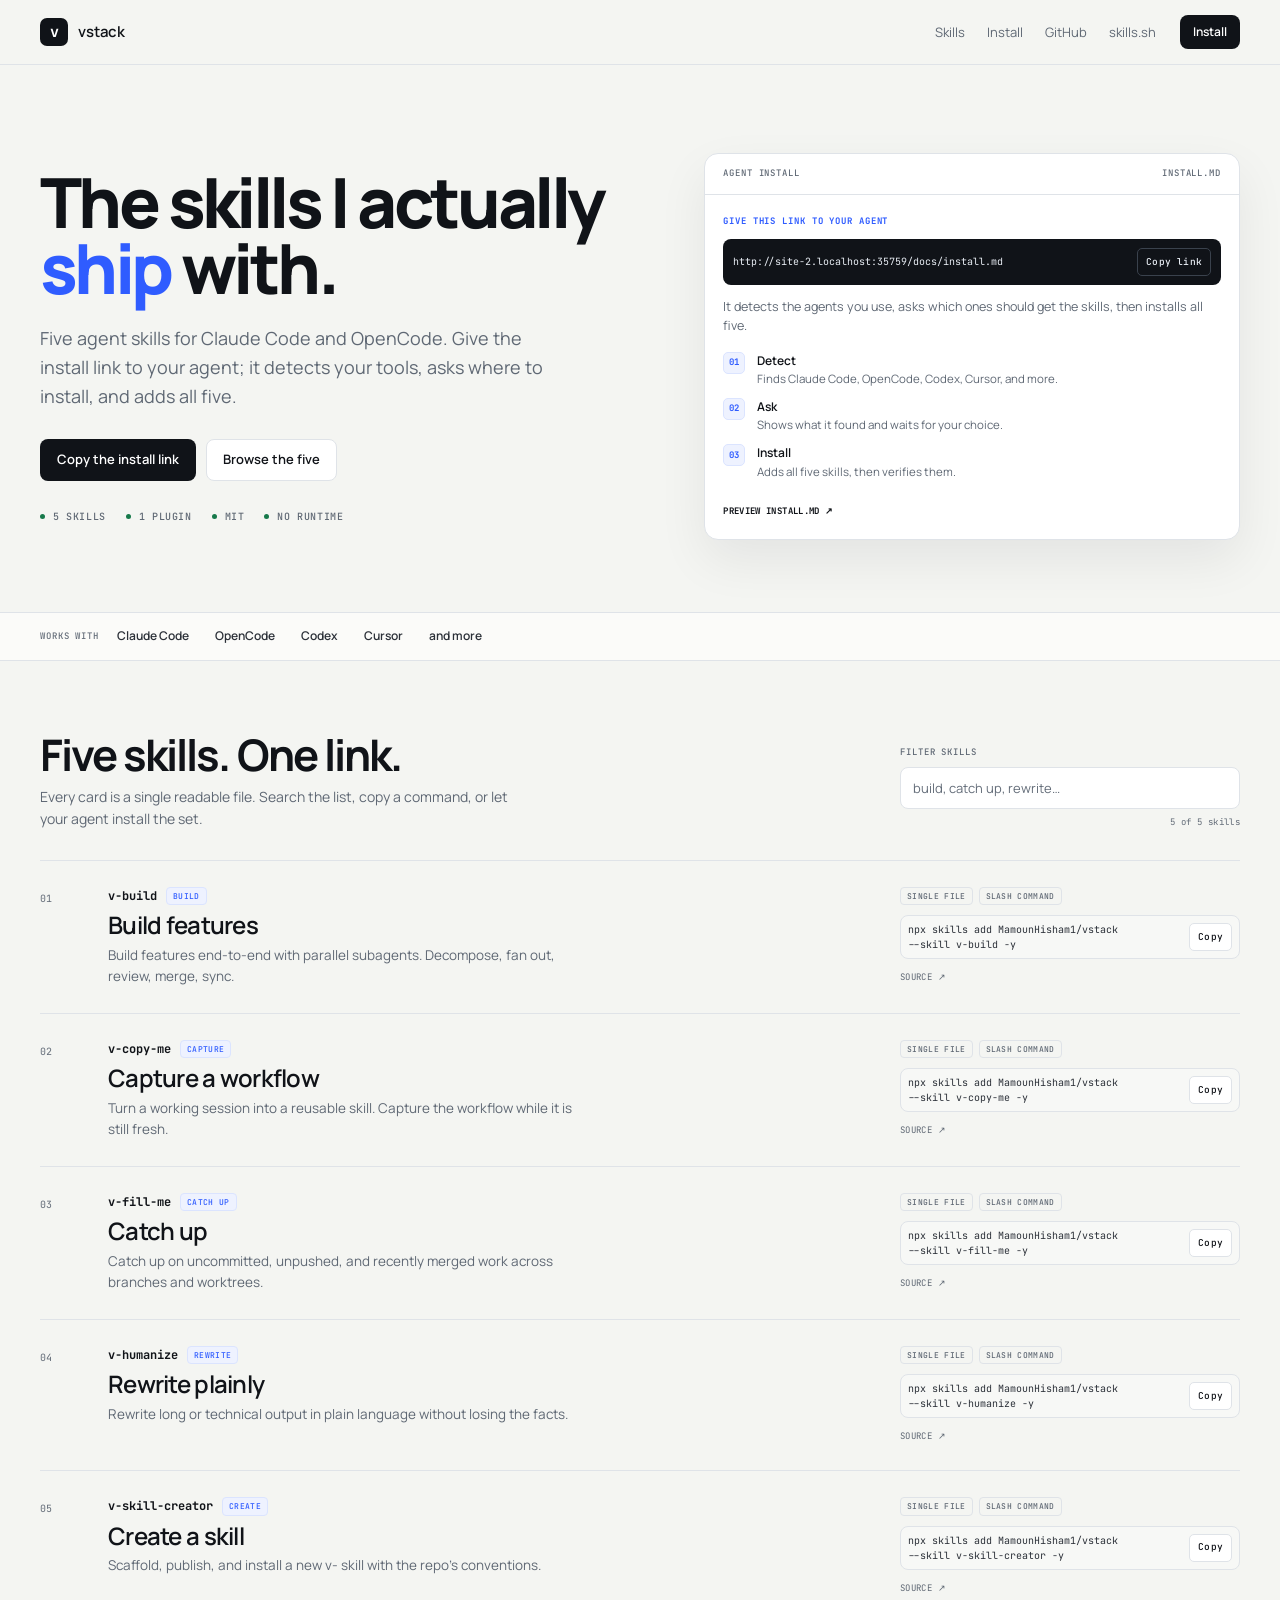
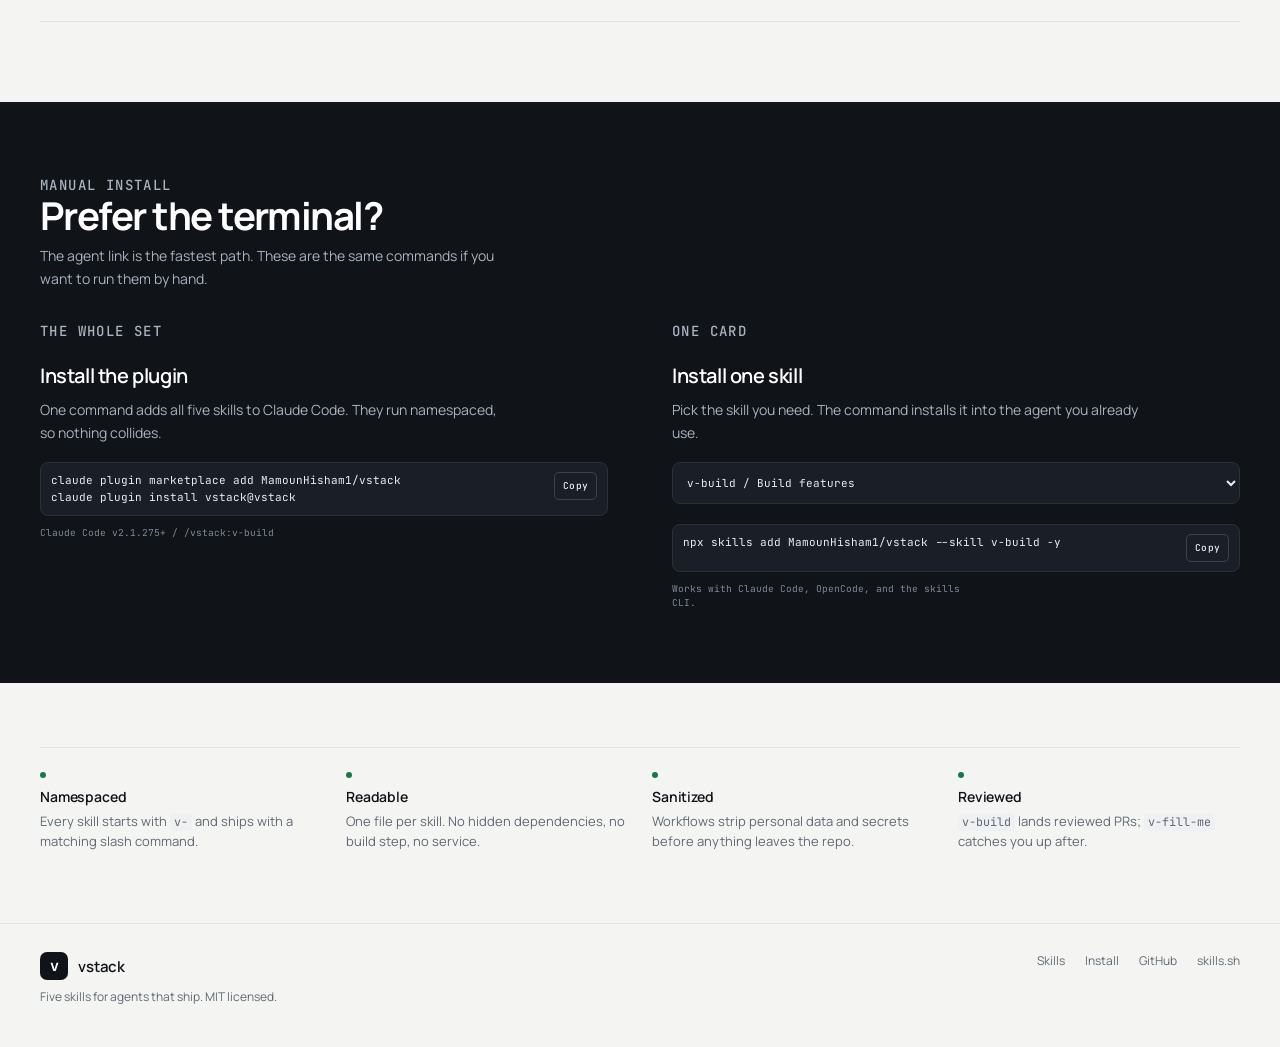
==== commit 63e2131b: "feat(site): ship the merge-queue design with an agent install link Rebuild the site around the Merge" ====
--- a/docs/index.html
+++ b/docs/index.html
@@ -4,353 +4,275 @@
   <meta charset="utf-8">
   <meta name="viewport" content="width=device-width, initial-scale=1">
   <title>vstack — skills that ship</title>
-  <meta name="description" content="Five agent skills for Claude Code and OpenCode: build with parallel subagents, catch up on work, humanize output, capture workflows, and create new skills. One plugin. MIT licensed.">
+  <meta name="description" content="Five agent skills for Claude Code and OpenCode. Give the install link to your agent: it detects your agents, asks where to install, and adds all five.">
   <link rel="canonical" href="https://mamounhisham1.github.io/vstack/">
-  <meta name="theme-color" content="#e9e1cf">
+  <meta name="theme-color" content="#f4f5f2">
   <meta property="og:title" content="vstack — skills that ship">
-  <meta property="og:description" content="Five agent skills for Claude Code and OpenCode. Build with parallel subagents, catch up, humanize, capture, and create. One plugin. MIT.">
+  <meta property="og:description" content="Five agent skills for Claude Code and OpenCode. One install link. Your agent detects your tools, asks where to install, and adds all five.">
   <meta property="og:type" content="website">
   <meta property="og:url" content="https://mamounhisham1.github.io/vstack/">
   <meta name="twitter:card" content="summary">
   <link rel="icon" href="./favicon.svg" type="image/svg+xml">
-  <link rel="preload" href="./assets/fonts/archivo-variable-latin.woff2" as="font" type="font/woff2" crossorigin>
-  <link rel="preload" href="./assets/fonts/courier-prime-400-latin.woff2" as="font" type="font/woff2" crossorigin>
+  <link rel="preload" href="./assets/fonts/manrope-variable-latin.woff2" as="font" type="font/woff2" crossorigin>
+  <link rel="preload" href="./assets/fonts/jetbrains-mono-latin.woff2" as="font" type="font/woff2" crossorigin>
   <link rel="stylesheet" href="./assets/css/fonts.css">
-  <link rel="stylesheet" href="./assets/css/tokens.css">
+  <link rel="stylesheet" href="./assets/css/base.css">
   <link rel="stylesheet" href="./assets/css/site.css">
-  <link rel="stylesheet" href="./assets/css/catalog.css">
   <script defer src="./assets/js/app.js"></script>
 </head>
 <body>
-  <a class="skip-link" href="#catalog">Skip to the catalog</a>
-
-  <header class="site-header">
-    <div class="wrap site-header__inner">
+  <header class="topbar">
+    <div class="wrap topbar-inner">
       <a class="brand" href="./index.html" aria-label="vstack home">
-        <span class="brand__mark" aria-hidden="true">v</span>
-        <span class="brand__text">
-          <span class="brand__word">vstack</span>
-          <span class="brand__sub">Catalog no. 01</span>
-        </span>
+        <span class="brand-mark" aria-hidden="true">v</span>
+        <span>vstack</span>
       </a>
-      <nav class="site-nav" aria-label="Primary">
-        <a href="#catalog">Catalog</a>
+      <nav class="nav" aria-label="Primary">
+        <a href="#skills">Skills</a>
         <a href="./install.html">Install</a>
         <a class="nav-optional" href="https://github.com/MamounHisham1/vstack">GitHub</a>
         <a class="nav-optional" href="https://skills.sh/MamounHisham1/vstack">skills.sh</a>
       </nav>
-      <a class="btn btn--primary btn--small nav-install" href="#checkout">Install</a>
+      <a class="btn btn-dark btn-sm" href="./install.html">Install</a>
     </div>
   </header>
 
   <main>
-    <section class="hero" aria-labelledby="hero-title">
-      <div class="wrap hero__grid">
-        <div class="hero__copy">
-          <h1 id="hero-title"><span>Skills</span><span>that</span><span class="h1-accent">ship.</span></h1>
-          <p class="hero__lead">Five agent skills for building real work: parallel feature builds, session catch-up, plain-language rewrites, workflow capture, and skill authoring. One plugin. Every card is source you can read.</p>
-          <div class="hero__cta">
-            <a class="btn btn--primary" href="#checkout">Install the plugin</a>
-            <a class="btn" href="#catalog">Browse the catalog</a>
-          </div>
-          <ul class="hero__meta" aria-label="Collection facts">
-            <li>OpenCode + Claude Code</li>
+    <section class="hero">
+      <div class="wrap hero-grid">
+        <div class="hero-copy">
+          <h1>The skills I actually <span class="accent">ship</span> with.</h1>
+          <p class="lead">Five agent skills for Claude Code and OpenCode. Give the install link to your agent; it detects your tools, asks where to install, and adds all five.</p>
+          <div class="cta">
+            <button type="button" class="btn btn-dark" data-copy="https://mamounhisham1.github.io/vstack/install.md">Copy the install link</button>
+            <a class="btn btn-ghost" href="#skills">Browse the five</a>
+          </div>
+          <ul class="meta" aria-label="Collection facts">
             <li>5 skills</li>
             <li>1 plugin</li>
-            <li>MIT licensed</li>
-            <li>No build step</li>
+            <li>MIT</li>
+            <li>No runtime</li>
           </ul>
         </div>
 
-        <div class="hero__object">
-          <div class="catalog-stack">
-            <article class="index-card" aria-labelledby="hero-card-id">
-              <span class="index-card__tab" aria-hidden="true">01</span>
-              <span class="index-card__stamp" aria-hidden="true">Open</span>
-              <p class="micro-label">vstack / skill card</p>
-              <p class="index-card__id" id="hero-card-id">v-build</p>
-              <p class="index-card__name">Build features</p>
-              <p class="index-card__desc">Build features end-to-end with parallel subagents. Decompose, fan out, review, merge, sync.</p>
-              <div class="index-card__rule"></div>
-              <p class="micro-label">Install</p>
-              <div class="command command--dark">
-                <code>npx skills add MamounHisham1/vstack <span class="cmd-tail">--skill v-build -y</span></code>
-                <button type="button" class="copy-btn" data-copy="npx skills add MamounHisham1/vstack --skill v-build -y" aria-label="Copy the v-build install command">Copy</button>
-              </div>
-              <div class="index-card__meta" aria-label="Card details">
-                <span>Single file</span>
-                <span>Slash command</span>
-                <span>MIT</span>
-              </div>
-            </article>
-            <div class="drawer drawer--open" aria-hidden="true">
-              <span class="drawer__label">V-BUILD / 01</span>
-              <span class="drawer__pull"></span>
+        <div class="agent-card">
+          <div class="agent-card__head"><span>Agent install</span><span>install.md</span></div>
+          <div class="agent-card__body">
+            <p class="agent-card__kicker">Give this link to your agent</p>
+            <div class="link-field">
+              <code>https://mamounhisham1.github.io/vstack/install.md</code>
+              <button type="button" class="copy-btn" data-copy="https://mamounhisham1.github.io/vstack/install.md">Copy link</button>
             </div>
-            <div class="drawer" aria-hidden="true">
-              <span class="drawer__label">V-COPY-ME / 02</span>
-              <span class="drawer__pull"></span>
+            <p class="agent-card__note">It detects the agents you use, asks which ones should get the skills, then installs all five.</p>
+            <ol class="agent-steps">
+              <li>
+                <span class="agent-step-no" aria-hidden="true">01</span>
+                <div><strong>Detect</strong><p>Finds Claude Code, OpenCode, Codex, Cursor, and more.</p></div>
+              </li>
+              <li>
+                <span class="agent-step-no" aria-hidden="true">02</span>
+                <div><strong>Ask</strong><p>Shows what it found and waits for your choice.</p></div>
+              </li>
+              <li>
+                <span class="agent-step-no" aria-hidden="true">03</span>
+                <div><strong>Install</strong><p>Adds all five skills, then verifies them.</p></div>
+              </li>
+            </ol>
+            <a class="agent-card__preview" href="./install.md">Preview install.md ↗</a>
+          </div>
+        </div>
+      </div>
+    </section>
+
+    <div class="works-with">
+      <div class="wrap">
+        <span>Works with</span>
+        <ul>
+          <li>Claude Code</li>
+          <li>OpenCode</li>
+          <li>Codex</li>
+          <li>Cursor</li>
+          <li>and more</li>
+        </ul>
+      </div>
+    </div>
+
+    <section class="skills" id="skills" aria-labelledby="skills-title">
+      <div class="wrap">
+        <div class="section-head">
+          <div>
+            <h2 id="skills-title">Five skills. One link.</h2>
+            <p>Every card is a single readable file. Search the list, copy a command, or let your agent install the set.</p>
+          </div>
+          <div class="filter">
+            <label for="search">Filter skills</label>
+            <input id="search" type="search" placeholder="build, catch up, rewrite…" autocomplete="off">
+            <span id="skill-count">5 of 5 skills</span>
+          </div>
+        </div>
+
+        <div class="skill-list" id="skill-list">
+          <!-- skills:start -->
+<article class="skill-row" data-skill data-search="v-build build features build build features end-to-end with parallel subagents. decompose, fan out, review, merge, sync. /v-build">
+  <div class="skill-no">01</div>
+  <div class="skill-main">
+    <div class="skill-top"><code class="skill-id">v-build</code><span class="skill-tag">Build</span></div>
+    <h3>Build features</h3>
+    <p>Build features end-to-end with parallel subagents. Decompose, fan out, review, merge, sync.</p>
+  </div>
+  <div class="skill-side">
+    <div class="skill-tags"><span>Single file</span><span>Slash command</span></div>
+    <div class="skill-command"><code>npx skills add MamounHisham1/vstack <span class="cmd-tail">--skill v-build -y</span></code><button type="button" class="copy-btn" data-copy="npx skills add MamounHisham1/vstack --skill v-build -y" aria-label="Copy the install command for v-build">Copy</button></div>
+    <a class="skill-source" href="https://github.com/MamounHisham1/vstack/blob/main/skills/v-build/SKILL.md">Source ↗</a>
+  </div>
+</article>
+<article class="skill-row" data-skill data-search="v-copy-me capture a workflow capture turn a working session into a reusable skill. capture the workflow while it is still fresh. /v-copy-me">
+  <div class="skill-no">02</div>
+  <div class="skill-main">
+    <div class="skill-top"><code class="skill-id">v-copy-me</code><span class="skill-tag">Capture</span></div>
+    <h3>Capture a workflow</h3>
+    <p>Turn a working session into a reusable skill. Capture the workflow while it is still fresh.</p>
+  </div>
+  <div class="skill-side">
+    <div class="skill-tags"><span>Single file</span><span>Slash command</span></div>
+    <div class="skill-command"><code>npx skills add MamounHisham1/vstack <span class="cmd-tail">--skill v-copy-me -y</span></code><button type="button" class="copy-btn" data-copy="npx skills add MamounHisham1/vstack --skill v-copy-me -y" aria-label="Copy the install command for v-copy-me">Copy</button></div>
+    <a class="skill-source" href="https://github.com/MamounHisham1/vstack/blob/main/skills/v-copy-me/SKILL.md">Source ↗</a>
+  </div>
+</article>
+<article class="skill-row" data-skill data-search="v-fill-me catch up catch up catch up on uncommitted, unpushed, and recently merged work across branches and worktrees. /v-fill-me">
+  <div class="skill-no">03</div>
+  <div class="skill-main">
+    <div class="skill-top"><code class="skill-id">v-fill-me</code><span class="skill-tag">Catch up</span></div>
+    <h3>Catch up</h3>
+    <p>Catch up on uncommitted, unpushed, and recently merged work across branches and worktrees.</p>
+  </div>
+  <div class="skill-side">
+    <div class="skill-tags"><span>Single file</span><span>Slash command</span></div>
+    <div class="skill-command"><code>npx skills add MamounHisham1/vstack <span class="cmd-tail">--skill v-fill-me -y</span></code><button type="button" class="copy-btn" data-copy="npx skills add MamounHisham1/vstack --skill v-fill-me -y" aria-label="Copy the install command for v-fill-me">Copy</button></div>
+    <a class="skill-source" href="https://github.com/MamounHisham1/vstack/blob/main/skills/v-fill-me/SKILL.md">Source ↗</a>
+  </div>
+</article>
+<article class="skill-row" data-skill data-search="v-humanize rewrite plainly rewrite rewrite long or technical output in plain language without losing the facts. /v-humanize">
+  <div class="skill-no">04</div>
+  <div class="skill-main">
+    <div class="skill-top"><code class="skill-id">v-humanize</code><span class="skill-tag">Rewrite</span></div>
+    <h3>Rewrite plainly</h3>
+    <p>Rewrite long or technical output in plain language without losing the facts.</p>
+  </div>
+  <div class="skill-side">
+    <div class="skill-tags"><span>Single file</span><span>Slash command</span></div>
+    <div class="skill-command"><code>npx skills add MamounHisham1/vstack <span class="cmd-tail">--skill v-humanize -y</span></code><button type="button" class="copy-btn" data-copy="npx skills add MamounHisham1/vstack --skill v-humanize -y" aria-label="Copy the install command for v-humanize">Copy</button></div>
+    <a class="skill-source" href="https://github.com/MamounHisham1/vstack/blob/main/skills/v-humanize/SKILL.md">Source ↗</a>
+  </div>
+</article>
+<article class="skill-row" data-skill data-search="v-skill-creator create a skill create scaffold, publish, and install a new v- skill with the repo&#39;s conventions. /v-skill-creator">
+  <div class="skill-no">05</div>
+  <div class="skill-main">
+    <div class="skill-top"><code class="skill-id">v-skill-creator</code><span class="skill-tag">Create</span></div>
+    <h3>Create a skill</h3>
+    <p>Scaffold, publish, and install a new v- skill with the repo&#39;s conventions.</p>
+  </div>
+  <div class="skill-side">
+    <div class="skill-tags"><span>Single file</span><span>Slash command</span></div>
+    <div class="skill-command"><code>npx skills add MamounHisham1/vstack <span class="cmd-tail">--skill v-skill-creator -y</span></code><button type="button" class="copy-btn" data-copy="npx skills add MamounHisham1/vstack --skill v-skill-creator -y" aria-label="Copy the install command for v-skill-creator">Copy</button></div>
+    <a class="skill-source" href="https://github.com/MamounHisham1/vstack/blob/main/skills/v-skill-creator/SKILL.md">Source ↗</a>
+  </div>
+</article>
+<!-- skills:end -->
+        </div>
+        <p class="no-results" id="no-results" hidden>No skill matches that search.</p>
+      </div>
+    </section>
+
+    <section class="install" id="install" aria-labelledby="install-title">
+      <div class="wrap">
+        <div class="install-intro">
+          <p class="label">Manual install</p>
+          <h2 id="install-title">Prefer the terminal?</h2>
+          <p>The agent link is the fastest path. These are the same commands if you want to run them by hand.</p>
+        </div>
+
+        <div class="install-grid">
+          <div class="install-copy">
+            <p class="label">The whole set</p>
+            <h3>Install the plugin</h3>
+            <p>One command adds all five skills to Claude Code. They run namespaced, so nothing collides.</p>
+            <div class="command">
+              <code>claude plugin marketplace add MamounHisham1/vstack
+claude plugin install vstack@vstack</code>
+              <button type="button" class="copy-btn copy-btn-light" data-copy="claude plugin marketplace add MamounHisham1/vstack
+claude plugin install vstack@vstack">Copy</button>
             </div>
-            <div class="drawer" aria-hidden="true">
-              <span class="drawer__label">V-FILL-ME / 03</span>
-              <span class="drawer__pull"></span>
-            </div>
-            <div class="drawer" aria-hidden="true">
-              <span class="drawer__label">V-HUMANIZE / 04</span>
-              <span class="drawer__pull"></span>
-            </div>
-            <div class="drawer" aria-hidden="true">
-              <span class="drawer__label">V-SKILL-CREATOR / 05</span>
-              <span class="drawer__pull"></span>
-            </div>
-          </div>
-        </div>
-      </div>
-    </section>
-
-    <section class="section section--rule" id="catalog" aria-labelledby="catalog-title">
-      <div class="wrap">
-        <div class="section-head">
-          <p class="section-no">The catalog</p>
-          <div>
-            <h2 id="catalog-title">Five drawers. Pull one open.</h2>
-            <p>Every skill is one readable file with a matching slash command. Search the index, open a card, copy the command.</p>
-          </div>
-        </div>
-
-        <div class="catalog-toolbar">
-          <div class="search-slip">
-            <label for="search">Search the index</label>
-            <input type="search" id="search" placeholder="build, catch up, humanize…" autocomplete="off" aria-describedby="skill-count">
-            <span class="search-slip__key" aria-hidden="true">/</span>
-          </div>
-          <p class="catalog-count" id="skill-count" role="status" aria-live="polite">5 of 5 cards</p>
-        </div>
-
-        <div class="catalog-grid" id="skills-grid" role="list">
-          <!-- catalog:start -->
-<article class="skill-card skill-card--featured" role="listitem" data-skill-id="v-build" data-no="01" data-title="Build features" data-description="Build features end-to-end with parallel subagents — decompose big features into subagent-sized slices or fan out batches of small ones, then split into PRs, severity-gated review, sequential merge + local sync." data-command="npx skills add MamounHisham1/vstack --skill v-build -y" data-path="skills/v-build/SKILL.md" data-trigger="/v-build" data-search="v-build build features parallel subagents to reviewed prs build features end-to-end with parallel subagents — decompose big features into subagent-sized slices or fan out batches of small ones, then split into prs, severity-gated review, sequential merge + local sync. /v-build">
-  <span class="skill-card__tab" aria-hidden="true">01</span>
-  <div class="skill-card__body">
-    <p class="skill-card__kicker">vstack / skill card</p>
-    <h3 class="skill-card__title"><span class="skill-card__id">v-build</span><span class="skill-card__name">Build features</span></h3>
-    <p class="skill-card__desc">Build features end-to-end with parallel subagents — decompose big features into subagent-sized slices or fan out batches of small ones, then split into PRs, severity-gated review, sequential merge + local sync.</p>
-    <ul class="skill-card__tags"><li>Single file</li><li>Slash command</li></ul>
-    <div class="skill-card__actions"><button type="button" class="link-btn" data-open-card aria-label="Open the v-build card">Open card <span aria-hidden="true">→</span></button></div>
-  </div>
-  <div class="skill-card__aside">
-    <p class="micro-label">Install</p>
-    <div class="command command--dark">
-      <code>npx skills add MamounHisham1/vstack <span class="cmd-tail">--skill v-build -y</span></code>
-      <button type="button" class="copy-btn" data-copy="npx skills add MamounHisham1/vstack --skill v-build -y" aria-label="Copy the install command for v-build">Copy</button>
-    </div>
-    <p class="skill-card__aside-note">Copy the command, or open the card for the full source.</p>
-  </div>
-</article>
-<article class="skill-card" role="listitem" data-skill-id="v-copy-me" data-no="02" data-title="Capture a workflow" data-description="Extract workflow patterns from the current session and create or update v- skills in the vstack repo. Use when asked to copy, learn, or save how work gets done into skills." data-command="npx skills add MamounHisham1/vstack --skill v-copy-me -y" data-path="skills/v-copy-me/SKILL.md" data-trigger="/v-copy-me" data-search="v-copy-me capture a workflow turn a session into a reusable skill extract workflow patterns from the current session and create or update v- skills in the vstack repo. use when asked to copy, learn, or save how work gets done into skills. /v-copy-me">
-  <span class="skill-card__tab" aria-hidden="true">02</span>
-  <div class="skill-card__body">
-    <p class="skill-card__kicker">vstack / skill card</p>
-    <h3 class="skill-card__title"><span class="skill-card__id">v-copy-me</span><span class="skill-card__name">Capture a workflow</span></h3>
-    <p class="skill-card__desc">Extract workflow patterns from the current session and create or update v- skills in the vstack repo. Use when asked to copy, learn, or save how work gets done into skills.</p>
-    <ul class="skill-card__tags"><li>Single file</li><li>Slash command</li></ul>
-    <div class="skill-card__actions"><button type="button" class="link-btn" data-open-card aria-label="Open the v-copy-me card">Open card <span aria-hidden="true">→</span></button><button type="button" class="copy-btn copy-btn--quiet" data-copy="npx skills add MamounHisham1/vstack --skill v-copy-me -y" aria-label="Copy the install command for v-copy-me">Copy install</button></div>
-  </div>
-</article>
-<article class="skill-card" role="listitem" data-skill-id="v-fill-me" data-no="03" data-title="Catch up" data-description="Catch up on uncommitted, untracked, unpushed, and recently pushed work across the repo and worktrees. Use when the user asks to fill me in or what happened while away." data-command="npx skills add MamounHisham1/vstack --skill v-fill-me -y" data-path="skills/v-fill-me/SKILL.md" data-trigger="/v-fill-me" data-search="v-fill-me catch up what changed across branches and worktrees catch up on uncommitted, untracked, unpushed, and recently pushed work across the repo and worktrees. use when the user asks to fill me in or what happened while away. /v-fill-me">
-  <span class="skill-card__tab" aria-hidden="true">03</span>
-  <div class="skill-card__body">
-    <p class="skill-card__kicker">vstack / skill card</p>
-    <h3 class="skill-card__title"><span class="skill-card__id">v-fill-me</span><span class="skill-card__name">Catch up</span></h3>
-    <p class="skill-card__desc">Catch up on uncommitted, untracked, unpushed, and recently pushed work across the repo and worktrees. Use when the user asks to fill me in or what happened while away.</p>
-    <ul class="skill-card__tags"><li>Single file</li><li>Slash command</li></ul>
-    <div class="skill-card__actions"><button type="button" class="link-btn" data-open-card aria-label="Open the v-fill-me card">Open card <span aria-hidden="true">→</span></button><button type="button" class="copy-btn copy-btn--quiet" data-copy="npx skills add MamounHisham1/vstack --skill v-fill-me -y" aria-label="Copy the install command for v-fill-me">Copy install</button></div>
-  </div>
-</article>
-<article class="skill-card" role="listitem" data-skill-id="v-humanize" data-no="04" data-title="Rewrite plainly" data-description="Rewrite long or technical AI output into plain human-readable language. Use when the user asks to humanize, simplify, or re-explain the last output." data-command="npx skills add MamounHisham1/vstack --skill v-humanize -y" data-path="skills/v-humanize/SKILL.md" data-trigger="/v-humanize" data-search="v-humanize rewrite plainly technical output in human language rewrite long or technical ai output into plain human-readable language. use when the user asks to humanize, simplify, or re-explain the last output. /v-humanize">
-  <span class="skill-card__tab" aria-hidden="true">04</span>
-  <div class="skill-card__body">
-    <p class="skill-card__kicker">vstack / skill card</p>
-    <h3 class="skill-card__title"><span class="skill-card__id">v-humanize</span><span class="skill-card__name">Rewrite plainly</span></h3>
-    <p class="skill-card__desc">Rewrite long or technical AI output into plain human-readable language. Use when the user asks to humanize, simplify, or re-explain the last output.</p>
-    <ul class="skill-card__tags"><li>Single file</li><li>Slash command</li></ul>
-    <div class="skill-card__actions"><button type="button" class="link-btn" data-open-card aria-label="Open the v-humanize card">Open card <span aria-hidden="true">→</span></button><button type="button" class="copy-btn copy-btn--quiet" data-copy="npx skills add MamounHisham1/vstack --skill v-humanize -y" aria-label="Copy the install command for v-humanize">Copy install</button></div>
-  </div>
-</article>
-<article class="skill-card" role="listitem" data-skill-id="v-skill-creator" data-no="05" data-title="Create a skill" data-description="Create a new v- prefixed skill in the vstack repo. Clarify requirements first, scaffold SKILL.md plus slash command, strip personal data, push to GitHub, and install via skills.sh." data-command="npx skills add MamounHisham1/vstack --skill v-skill-creator -y" data-path="skills/v-skill-creator/SKILL.md" data-trigger="/v-skill-creator" data-search="v-skill-creator create a skill scaffold, publish, and install create a new v- prefixed skill in the vstack repo. clarify requirements first, scaffold skill.md plus slash command, strip personal data, push to github, and install via skills.sh. /v-skill-creator">
-  <span class="skill-card__tab" aria-hidden="true">05</span>
-  <div class="skill-card__body">
-    <p class="skill-card__kicker">vstack / skill card</p>
-    <h3 class="skill-card__title"><span class="skill-card__id">v-skill-creator</span><span class="skill-card__name">Create a skill</span></h3>
-    <p class="skill-card__desc">Create a new v- prefixed skill in the vstack repo. Clarify requirements first, scaffold SKILL.md plus slash command, strip personal data, push to GitHub, and install via skills.sh.</p>
-    <ul class="skill-card__tags"><li>Single file</li><li>Slash command</li></ul>
-    <div class="skill-card__actions"><button type="button" class="link-btn" data-open-card aria-label="Open the v-skill-creator card">Open card <span aria-hidden="true">→</span></button><button type="button" class="copy-btn copy-btn--quiet" data-copy="npx skills add MamounHisham1/vstack --skill v-skill-creator -y" aria-label="Copy the install command for v-skill-creator">Copy install</button></div>
-  </div>
-</article>
-<!-- catalog:end -->
-        </div>
-        <div class="catalog-empty" id="catalog-empty" hidden>
-          <p>No card matches that query.</p>
-          <button class="btn btn--small" type="button" id="clear-search">Clear the search</button>
-        </div>
-      </div>
-    </section>
-
-    <section class="section section--rule" id="checkout" aria-labelledby="checkout-title">
-      <div class="wrap">
-        <div class="section-head">
-          <p class="section-no">Checkout</p>
-          <div>
-            <h2 id="checkout-title">Take the set, or one card.</h2>
-            <p>The plugin installs all five skills in Claude Code. The skills CLI installs any single card into the agent you already use.</p>
-          </div>
-        </div>
-
-        <div class="checkout-panel">
-          <div class="checkout-grid">
-            <div class="checkout-col">
-              <h3>Install the plugin</h3>
-              <p>One command adds all five skills to Claude Code. They run namespaced, so nothing collides.</p>
-              <p class="micro-label">Claude Code v2.1.275+</p>
-              <div class="command command--dark command--stack">
-                <code>claude plugin marketplace add MamounHisham1/vstack
-claude plugin install vstack@vstack</code>
-                <button type="button" class="copy-btn" data-copy="claude plugin marketplace add MamounHisham1/vstack
-claude plugin install vstack@vstack">Copy</button>
-              </div>
-              <p class="checkout-note">After install: /vstack:v-build, /vstack:v-fill-me, and the rest.</p>
-            </div>
-
-            <div class="checkout-col">
-              <h3>Install a single skill</h3>
-              <p>Pick the skill you need. The command installs it into the agent you already use.</p>
-              <div class="picker">
-                <label for="skill-picker">Pick a card</label>
-                <select id="skill-picker">
-                  <!-- picker:start -->
+            <p class="fine">Claude Code v2.1.275+ / /vstack:v-build</p>
+          </div>
+
+          <div class="install-copy">
+            <p class="label">One card</p>
+            <h3>Install one skill</h3>
+            <p>Pick the skill you need. The command installs it into the agent you already use.</p>
+            <select id="skill-picker" aria-label="Pick a skill">
+              <!-- picker:start -->
 <option value="v-build" data-command="npx skills add MamounHisham1/vstack --skill v-build -y" selected>v-build / Build features</option>
 <option value="v-copy-me" data-command="npx skills add MamounHisham1/vstack --skill v-copy-me -y">v-copy-me / Capture a workflow</option>
 <option value="v-fill-me" data-command="npx skills add MamounHisham1/vstack --skill v-fill-me -y">v-fill-me / Catch up</option>
 <option value="v-humanize" data-command="npx skills add MamounHisham1/vstack --skill v-humanize -y">v-humanize / Rewrite plainly</option>
 <option value="v-skill-creator" data-command="npx skills add MamounHisham1/vstack --skill v-skill-creator -y">v-skill-creator / Create a skill</option>
 <!-- picker:end -->
-                </select>
-                <p class="micro-label picker__label">Command</p>
-                <div class="command command--dark">
-                  <code id="picker-command">npx skills add MamounHisham1/vstack <span class="cmd-tail">--skill v-build -y</span></code>
-                  <button type="button" class="copy-btn" id="picker-copy" data-copy="npx skills add MamounHisham1/vstack --skill v-build -y">Copy</button>
-                </div>
-              </div>
-              <p class="checkout-note">Works with Claude Code, OpenCode, and the skills CLI. The CLI remembers your last selection.</p>
+            </select>
+            <div class="command">
+              <code id="picker-command">npx skills add MamounHisham1/vstack --skill v-build -y</code>
+              <button type="button" class="copy-btn copy-btn-light" id="picker-copy" data-copy="npx skills add MamounHisham1/vstack --skill v-build -y">Copy</button>
             </div>
-          </div>
-          <div class="checkout-footer">
-            <span>One plugin installs all five skills. MIT licensed.</span>
-            <a href="./install.html">Read the full install guide →</a>
-          </div>
-        </div>
-      </div>
-    </section>
-
-    <section class="section section--rule" id="notes" aria-labelledby="notes-title">
-      <div class="wrap">
-        <div class="section-head">
-          <p class="section-no">Reference notes</p>
-          <div>
-            <h2 id="notes-title">What keeps the collection honest.</h2>
-            <p>Small conventions keep the workflow safe. There is no hidden runtime, and every rule is written to survive a real task.</p>
-          </div>
-        </div>
-
-        <div class="notes-grid">
-          <div class="note">
-            <h3>Namespaced by default</h3>
-            <p>Every skill starts with <code>v-</code> and ships with a matching slash command, so plugin and CLI installs never collide.</p>
-          </div>
-          <div class="note">
-            <h3>One file, no runtime</h3>
-            <p>Read the entire skill before you trust it. No hidden dependencies, no build step, no service to sign up for.</p>
-          </div>
-          <div class="note">
-            <h3>Sanitized by default</h3>
-            <p>Workflows strip personal data and secrets before anything leaves the repo. Share commands, not credentials.</p>
-          </div>
-          <div class="note">
-            <h3>PR-based shipping</h3>
-            <p><code>v-build</code> fans out parallel slices, gates on review severity, then merges and syncs. <code>v-fill-me</code> catches you up after.</p>
-          </div>
-        </div>
-      </div>
-    </section>
-
-    <section class="closing" aria-labelledby="closing-title">
-      <div class="wrap closing__inner">
-        <h2 id="closing-title">Start with one card. Keep the ones that earn their place.</h2>
-        <div class="closing__actions">
-          <a class="btn btn--primary" href="#checkout">Install the plugin</a>
-          <a class="btn btn--ghost" href="./install.html">Read the install guide</a>
+            <p class="fine">Works with Claude Code, OpenCode, and the skills CLI.</p>
+          </div>
+        </div>
+      </div>
+    </section>
+
+    <section class="principles" aria-labelledby="principles-title">
+      <div class="wrap">
+        <h2 class="visually-hidden" id="principles-title">Principles</h2>
+        <div class="principles-grid">
+          <div>
+            <span class="dot" aria-hidden="true"></span>
+            <h3>Namespaced</h3>
+            <p>Every skill starts with <code>v-</code> and ships with a matching slash command.</p>
+          </div>
+          <div>
+            <span class="dot" aria-hidden="true"></span>
+            <h3>Readable</h3>
+            <p>One file per skill. No hidden dependencies, no build step, no service.</p>
+          </div>
+          <div>
+            <span class="dot" aria-hidden="true"></span>
+            <h3>Sanitized</h3>
+            <p>Workflows strip personal data and secrets before anything leaves the repo.</p>
+          </div>
+          <div>
+            <span class="dot" aria-hidden="true"></span>
+            <h3>Reviewed</h3>
+            <p><code>v-build</code> lands reviewed PRs; <code>v-fill-me</code> catches you up after.</p>
+          </div>
         </div>
       </div>
     </section>
   </main>
 
-  <footer class="site-footer">
-    <div class="wrap">
-      <div class="site-footer__grid">
-        <div>
-          <div class="footer-brand">
-            <span class="brand__mark" aria-hidden="true">v</span>
-            <span>vstack</span>
-          </div>
-          <p class="footer-note">A personal skill collection for coding agents. Every skill is one readable file, MIT licensed, and built to ship real work.</p>
-        </div>
-        <nav class="footer-links" aria-label="Footer">
-          <a href="#catalog">Catalog</a>
-          <a href="./install.html">Install</a>
-          <a href="https://github.com/MamounHisham1/vstack">GitHub</a>
-          <a href="https://skills.sh/MamounHisham1/vstack">skills.sh</a>
-          <a href="https://github.com/MamounHisham1/vstack/blob/main/LICENSE">License</a>
-        </nav>
-      </div>
-      <div class="footer-bottom">
-        <span>© 2026 Mamoun Hisham · MIT licensed</span>
-        <span>Set in Archivo + Courier Prime. No analytics.</span>
-      </div>
+  <footer class="footer">
+    <div class="wrap footer-inner">
+      <div>
+        <a class="brand" href="./index.html"><span class="brand-mark" aria-hidden="true">v</span><span>vstack</span></a>
+        <p>Five skills for agents that ship. MIT licensed.</p>
+      </div>
+      <nav aria-label="Footer">
+        <a href="#skills">Skills</a>
+        <a href="./install.html">Install</a>
+        <a href="https://github.com/MamounHisham1/vstack">GitHub</a>
+        <a href="https://skills.sh/MamounHisham1/vstack">skills.sh</a>
+      </nav>
     </div>
   </footer>
 
   <div class="visually-hidden" id="copy-status" role="status" aria-live="polite"></div>
-
-  <dialog class="skill-dialog" id="skill-dialog" aria-labelledby="dialog-title">
-    <div class="skill-dialog__shell">
-      <span class="skill-dialog__tab" id="dialog-no" aria-hidden="true">01</span>
-      <div class="skill-dialog__card">
-        <button type="button" class="skill-dialog__close" data-close-dialog aria-label="Close card">×</button>
-        <p class="micro-label">vstack / skill card</p>
-        <p class="skill-dialog__id" id="dialog-id">v-build</p>
-        <h2 class="skill-dialog__title" id="dialog-title">Build features</h2>
-        <p class="skill-dialog__desc" id="dialog-desc"></p>
-        <dl class="skill-dialog__meta">
-          <div>
-            <dt>Trigger</dt>
-            <dd id="dialog-trigger">/v-build</dd>
-          </div>
-          <div>
-            <dt>Source</dt>
-            <dd id="dialog-path">skills/v-build/SKILL.md</dd>
-          </div>
-        </dl>
-        <p class="micro-label">Install</p>
-        <div class="command command--dark command--stack">
-          <code id="dialog-command">npx skills add MamounHisham1/vstack --skill v-build -y</code>
-          <button type="button" class="copy-btn" data-dialog-copy>Copy</button>
-        </div>
-        <div class="skill-dialog__actions">
-          <a class="btn btn--small" id="dialog-source" href="https://github.com/MamounHisham1/vstack/blob/main/skills/v-build/SKILL.md" target="_blank" rel="noopener">View SKILL.md ↗</a>
-          <a class="btn btn--small btn--ghost" href="https://skills.sh/MamounHisham1/vstack" target="_blank" rel="noopener">skills.sh ↗</a>
-        </div>
-      </div>
-    </div>
-  </dialog>
 </body>
 </html>
--- a/docs/assets/css/fonts.css
+++ b/docs/assets/css/fonts.css
@@ -1,36 +1,46 @@
-/* Self-hosted subsets. Both families are licensed under the SIL Open Font
-   License 1.1; the license texts ship beside the files. */
+/* Self-hosted latin subsets. Manrope and JetBrains Mono are licensed under
+   the SIL Open Font License 1.1; the license texts ship beside the files. */
 
 @font-face {
-  font-family: "Archivo";
+  font-family: "Manrope";
   font-style: normal;
-  font-weight: 400 900;
-  font-stretch: 100%;
+  font-weight: 400 800;
   font-display: swap;
-  src: url("../fonts/archivo-variable-latin.woff2") format("woff2");
+  src: url("../fonts/manrope-variable-latin.woff2") format("woff2");
   unicode-range: U+0000-00FF, U+0131, U+0152-0153, U+02BB-02BC, U+02C6, U+02DA,
     U+02DC, U+0304, U+0308, U+0329, U+2000-206F, U+20AC, U+2122, U+2191, U+2193,
     U+2212, U+2215, U+FEFF, U+FFFD;
 }
 
 @font-face {
-  font-family: "Courier Prime";
+  font-family: "JetBrains Mono";
   font-style: normal;
   font-weight: 400;
   font-display: swap;
-  src: url("../fonts/courier-prime-400-latin.woff2") format("woff2");
+  src: url("../fonts/jetbrains-mono-latin.woff2") format("woff2");
   unicode-range: U+0000-00FF, U+0131, U+0152-0153, U+02BB-02BC, U+02C6, U+02DA,
     U+02DC, U+0304, U+0308, U+0329, U+2000-206F, U+20AC, U+2122, U+2191, U+2193,
     U+2212, U+2215, U+FEFF, U+FFFD;
 }
 
 @font-face {
-  font-family: "Courier Prime";
+  font-family: "JetBrains Mono";
   font-style: normal;
-  font-weight: 700;
+  font-weight: 500;
   font-display: swap;
-  src: url("../fonts/courier-prime-700-latin.woff2") format("woff2");
+  src: url("../fonts/jetbrains-mono-latin.woff2") format("woff2");
   unicode-range: U+0000-00FF, U+0131, U+0152-0153, U+02BB-02BC, U+02C6, U+02DA,
     U+02DC, U+0304, U+0308, U+0329, U+2000-206F, U+20AC, U+2122, U+2191, U+2193,
     U+2212, U+2215, U+FEFF, U+FFFD;
 }
+
+@font-face {
+  font-family: "JetBrains Mono";
+  font-style: normal;
+  font-weight: 700;
+  font-display: swap;
+  src: url("../fonts/jetbrains-mono-latin.woff2") format("woff2");
+  unicode-range: U+0000-00FF, U+0131, U+0152-0153, U+02BB-02BC, U+02C6, U+02DA,
+    U+02DC, U+0304, U+0308, U+0329, U+2000-206F, U+20AC, U+2122, U+2191, U+2193,
+    U+2212, U+2215, U+FEFF, U+FFFD;
+}
--- a/docs/assets/css/base.css
+++ b/docs/assets/css/base.css
@@ -0,0 +1,76 @@
+*,
+*::before,
+*::after {
+  box-sizing: border-box;
+}
+
+html {
+  scroll-behavior: smooth;
+  scroll-padding-top: 5.5rem;
+  -webkit-text-size-adjust: 100%;
+}
+
+body {
+  margin: 0;
+  -webkit-font-smoothing: antialiased;
+  text-rendering: optimizeLegibility;
+}
+
+img,
+svg {
+  display: block;
+  max-width: 100%;
+}
+
+button,
+input,
+select,
+textarea {
+  font: inherit;
+}
+
+a {
+  color: inherit;
+  text-decoration-thickness: 1px;
+  text-underline-offset: 3px;
+}
+
+[hidden] {
+  display: none !important;
+}
+
+.cmd-tail {
+  display: inline-block;
+  white-space: nowrap;
+}
+
+.visually-hidden {
+  position: absolute !important;
+  width: 1px;
+  height: 1px;
+  padding: 0;
+  margin: -1px;
+  overflow: hidden;
+  clip: rect(0, 0, 0, 0);
+  white-space: nowrap;
+  border: 0;
+}
+
+:focus-visible {
+  outline: 2px solid currentColor;
+  outline-offset: 3px;
+}
+
+@media (prefers-reduced-motion: reduce) {
+  html {
+    scroll-behavior: auto;
+  }
+
+  *,
+  *::before,
+  *::after {
+    animation-duration: 0.01ms !important;
+    animation-iteration-count: 1 !important;
+    transition-duration: 0.01ms !important;
+  }
+}
--- a/docs/assets/css/site.css
+++ b/docs/assets/css/site.css
@@ -1,990 +1,848 @@
-/* ---------------------------------------------------------------- layout */
-.skip-link {
-  position: absolute;
-  top: 0;
-  left: 1rem;
-  z-index: 200;
-  padding: 0.55rem 0.8rem;
-  background: var(--red);
-  color: var(--paper-3);
-  font-family: var(--font-mono);
-  font-size: 0.7rem;
-  font-weight: 700;
-  letter-spacing: 0.08em;
-  text-transform: uppercase;
-  text-decoration: none;
-  transform: translateY(-150%);
-}
-
-.skip-link:focus {
-  transform: translateY(0);
-  color: var(--paper-3);
-}
-
-/* ---------------------------------------------------------------- header */
-.site-header {
+:root {
+  --bg: #f4f5f2;
+  --panel: #ffffff;
+  --ink: #101318;
+  --ink-2: #2b3038;
+  --muted: #5f6874;
+  --muted-2: #646d79;
+  --line: #dfe3e8;
+  --line-2: #eef0f2;
+  --blue: #2f5cff;
+  --blue-bg: #eef2ff;
+  --green: #16794a;
+  --green-bg: #e8f5ee;
+  --font: "Manrope", "Helvetica Neue", Arial, sans-serif;
+  --mono: "JetBrains Mono", "SFMono-Regular", Consolas, monospace;
+  --wrap: 1200px;
+}
+
+html {
+  scroll-padding-top: 5.5rem;
+}
+
+body {
+  background: var(--bg);
+  color: var(--ink);
+  font-family: var(--font);
+  font-size: 16px;
+  line-height: 1.55;
+}
+
+::selection {
+  background: var(--blue);
+  color: #fff;
+}
+
+:focus-visible {
+  outline: 2px solid var(--blue);
+}
+
+.wrap {
+  width: min(100% - 48px, var(--wrap));
+  margin-inline: auto;
+}
+
+.topbar {
   position: sticky;
   top: 0;
-  z-index: 70;
-  background: var(--paper);
-  background: color-mix(in srgb, var(--paper) 94%, transparent);
-  border-bottom: 1px solid var(--ink);
-  -webkit-backdrop-filter: blur(8px);
-  backdrop-filter: blur(8px);
-}
-
-@supports not (backdrop-filter: blur(8px)) {
-  .site-header {
-    background: var(--paper);
-  }
-}
-
-.site-header__inner {
+  z-index: 20;
+  background: rgba(244, 245, 242, 0.9);
+  border-bottom: 1px solid var(--line);
+  -webkit-backdrop-filter: blur(10px);
+  backdrop-filter: blur(10px);
+}
+
+.topbar-inner {
   display: flex;
   align-items: center;
-  gap: 1.25rem;
-  min-height: 68px;
+  gap: 24px;
+  min-height: 64px;
 }
 
 .brand {
   display: inline-flex;
   align-items: center;
-  gap: 0.65rem;
+  gap: 10px;
   margin-right: auto;
   color: var(--ink);
+  font-size: 15px;
+  font-weight: 600;
+  letter-spacing: -0.01em;
   text-decoration: none;
 }
 
-.brand:hover {
-  color: var(--ink);
-}
-
-.brand__mark {
+.brand-mark {
   display: grid;
   place-items: center;
-  width: 30px;
-  height: 30px;
+  width: 28px;
+  height: 28px;
   flex: none;
-  background: var(--red);
-  color: var(--paper-3);
-  border: 1px solid var(--ink);
-  box-shadow: var(--shadow-hard-sm);
-  font-family: var(--font-mono);
-  font-size: 1.1rem;
-  font-weight: 700;
+  background: var(--ink);
+  color: #fff;
+  border-radius: 7px;
+  font-family: var(--mono);
+  font-size: 15px;
+  font-weight: 600;
   line-height: 1;
 }
 
-.brand__text {
-  display: flex;
-  flex-direction: column;
-  gap: 1px;
-}
-
-.brand__word {
-  font-family: var(--font-mono);
-  font-size: 1.02rem;
-  font-weight: 700;
-  line-height: 1;
-  letter-spacing: 0.01em;
-}
-
-.brand__sub {
-  font-family: var(--font-mono);
-  font-size: 0.52rem;
-  line-height: 1.2;
-  letter-spacing: 0.17em;
-  text-transform: uppercase;
-  color: var(--muted);
-}
-
-.site-nav {
+.nav {
   display: flex;
   align-items: center;
-  gap: 0.1rem;
-}
-
-.site-nav a {
-  padding: 0.55rem 0.6rem;
-  color: var(--ink-2);
-  font-family: var(--font-mono);
-  font-size: 0.66rem;
-  font-weight: 700;
-  letter-spacing: 0.1em;
-  text-transform: uppercase;
+  gap: 22px;
+}
+
+.nav a {
+  color: var(--muted);
+  font-size: 13px;
   text-decoration: none;
 }
 
-.site-nav a:hover {
-  color: var(--red);
-  background: rgba(28, 27, 23, 0.055);
-}
-
-.nav-install {
-  flex: none;
-}
-
-/* ---------------------------------------------------------------- buttons */
+.nav a:hover {
+  color: var(--ink);
+}
+
 .btn {
   display: inline-flex;
   align-items: center;
   justify-content: center;
-  gap: 0.45rem;
-  min-height: 44px;
-  padding: 0.7rem 1rem;
-  background: var(--paper-2);
+  min-height: 42px;
+  padding: 0 16px;
+  border: 1px solid transparent;
+  border-radius: 8px;
+  font-size: 13px;
+  font-weight: 600;
+  line-height: 1;
+  text-decoration: none;
+  cursor: pointer;
+  transition: background 150ms ease, border-color 150ms ease, color 150ms ease;
+}
+
+.btn-dark {
+  background: var(--ink);
+  color: #fff;
+}
+
+.btn-dark:hover {
+  background: var(--ink-2);
+}
+
+.btn-ghost {
+  background: var(--panel);
+  border-color: var(--line);
   color: var(--ink);
-  border: 1px solid var(--ink);
-  border-radius: var(--radius);
-  box-shadow: var(--shadow-hard);
-  font-family: var(--font-mono);
-  font-size: 0.68rem;
-  font-weight: 700;
-  letter-spacing: 0.08em;
-  line-height: 1.2;
-  text-align: center;
+}
+
+.btn-ghost:hover {
+  border-color: var(--ink);
+}
+
+.btn-sm {
+  min-height: 34px;
+  padding: 0 12px;
+  font-size: 12px;
+}
+
+/* Hero */
+.hero {
+  padding: 88px 0 72px;
+}
+
+.hero-grid {
+  display: grid;
+  grid-template-columns: minmax(0, 1.05fr) minmax(380px, 0.95fr);
+  align-items: center;
+  gap: clamp(40px, 6vw, 72px);
+}
+
+.hero-copy {
+  min-width: 0;
+}
+
+.hero h1 {
+  max-width: 13ch;
+  margin: 0 0 24px;
+  font-size: clamp(3rem, 5.4vw, 5.2rem);
+  font-weight: 800;
+  letter-spacing: -0.052em;
+  line-height: 0.95;
+}
+
+.hero h1 .accent {
+  color: var(--blue);
+}
+
+.lead {
+  max-width: 48ch;
+  margin: 0 0 28px;
+  color: var(--muted);
+  font-size: 18px;
+  line-height: 1.6;
+}
+
+.cta {
+  display: flex;
+  flex-wrap: wrap;
+  gap: 10px;
+}
+
+.meta {
+  display: flex;
+  flex-wrap: wrap;
+  gap: 10px 20px;
+  margin: 28px 0 0;
+  padding: 0;
+  list-style: none;
+  color: var(--muted);
+  font-family: var(--mono);
+  font-size: 10px;
+  font-weight: 500;
+  letter-spacing: 0.06em;
+  text-transform: uppercase;
+}
+
+.meta li {
+  display: inline-flex;
+  align-items: center;
+  gap: 8px;
+}
+
+.meta li::before {
+  content: "";
+  width: 5px;
+  height: 5px;
+  background: var(--green);
+  border-radius: 50%;
+}
+
+/* Agent install card */
+.agent-card {
+  min-width: 0;
+  background: var(--panel);
+  border: 1px solid var(--line);
+  border-radius: 14px;
+  box-shadow: 0 20px 50px rgba(16, 19, 24, 0.07);
+  overflow: hidden;
+}
+
+.agent-card__head {
+  display: flex;
+  align-items: center;
+  justify-content: space-between;
+  gap: 12px;
+  padding: 13px 18px;
+  border-bottom: 1px solid var(--line);
+  color: var(--muted);
+  font-family: var(--mono);
+  font-size: 9px;
+  font-weight: 500;
+  letter-spacing: 0.1em;
+  text-transform: uppercase;
+}
+
+.agent-card__body {
+  padding: 20px 18px 18px;
+}
+
+.agent-card__kicker {
+  margin: 0 0 10px;
+  color: var(--blue);
+  font-family: var(--mono);
+  font-size: 9px;
+  font-weight: 600;
+  letter-spacing: 0.1em;
+  text-transform: uppercase;
+}
+
+.link-field {
+  display: flex;
+  align-items: center;
+  gap: 8px;
+  padding: 9px 10px;
+  background: var(--ink);
+  border-radius: 8px;
+}
+
+.link-field code {
+  flex: 1;
+  min-width: 0;
+  color: #e8edf4;
+  font-family: var(--mono);
+  font-size: 10px;
+  line-height: 1.5;
+  white-space: pre-wrap;
+  overflow-wrap: anywhere;
+}
+
+.link-field .copy-btn {
+  background: transparent;
+  border-color: #3a424d;
+  color: #e8edf4;
+}
+
+.link-field .copy-btn:hover {
+  border-color: #fff;
+}
+
+.link-field .copy-btn.is-copied {
+  background: var(--green);
+  border-color: var(--green);
+  color: #fff;
+}
+
+.agent-card__note {
+  margin: 12px 0 16px;
+  color: var(--muted);
+  font-size: 12.5px;
+  line-height: 1.55;
+}
+
+.agent-steps {
+  display: grid;
+  gap: 10px;
+  margin: 0 0 16px;
+  padding: 0;
+  list-style: none;
+}
+
+.agent-steps li {
+  display: grid;
+  grid-template-columns: 24px minmax(0, 1fr);
+  gap: 10px;
+  align-items: start;
+}
+
+.agent-step-no {
+  display: grid;
+  place-items: center;
+  width: 22px;
+  height: 22px;
+  background: var(--blue-bg);
+  border: 1px solid #dbe4ff;
+  border-radius: 5px;
+  color: var(--blue);
+  font-family: var(--mono);
+  font-size: 9px;
+  font-weight: 600;
+  line-height: 1;
+}
+
+.agent-steps strong {
+  display: block;
+  margin-bottom: 1px;
+  font-size: 12px;
+  font-weight: 600;
+}
+
+.agent-steps p {
+  margin: 0;
+  color: var(--muted);
+  font-size: 11.5px;
+  line-height: 1.45;
+}
+
+.agent-card__preview {
+  display: inline-flex;
+  align-items: center;
+  gap: 4px;
+  color: var(--ink);
+  font-family: var(--mono);
+  font-size: 9px;
+  font-weight: 600;
+  letter-spacing: 0.04em;
   text-decoration: none;
   text-transform: uppercase;
+}
+
+.agent-card__preview:hover {
+  color: var(--blue);
+}
+
+/* Shared copy button */
+.copy-btn {
+  flex: none;
+  min-height: 28px;
+  padding: 0 8px;
+  background: var(--panel);
+  border: 1px solid var(--line);
+  border-radius: 5px;
+  color: var(--ink);
+  font-family: var(--mono);
+  font-size: 9.5px;
+  font-weight: 500;
+  letter-spacing: 0.02em;
   cursor: pointer;
-  transition: transform 150ms ease, box-shadow 150ms ease, background 150ms ease;
-}
-
-.btn:hover {
+  transition: background 150ms ease, border-color 150ms ease, color 150ms ease;
+}
+
+.copy-btn:hover {
+  border-color: var(--ink);
+}
+
+.copy-btn.is-copied {
+  background: var(--green-bg);
+  border-color: var(--green);
+  color: var(--green);
+}
+
+/* Works with */
+.works-with {
+  padding: 14px 0;
+  background: #fbfbf9;
+  border-top: 1px solid var(--line);
+  border-bottom: 1px solid var(--line);
+}
+
+.works-with .wrap {
+  display: flex;
+  align-items: center;
+  gap: 18px;
+  flex-wrap: wrap;
+}
+
+.works-with span {
+  color: var(--muted-2);
+  font-family: var(--mono);
+  font-size: 9px;
+  font-weight: 500;
+  letter-spacing: 0.1em;
+  text-transform: uppercase;
+}
+
+.works-with ul {
+  display: flex;
+  flex-wrap: wrap;
+  gap: 10px 26px;
+  margin: 0;
+  padding: 0;
+  list-style: none;
+}
+
+.works-with li {
+  color: var(--ink-2);
+  font-size: 12px;
+  font-weight: 600;
+}
+
+/* Skills */
+.skills {
+  padding: 72px 0 80px;
+}
+
+.section-head {
+  display: grid;
+  grid-template-columns: minmax(0, 1fr) 340px;
+  align-items: end;
+  gap: 40px;
+  margin-bottom: 30px;
+}
+
+.section-head h2 {
+  margin: 0 0 10px;
+  font-size: clamp(2rem, 3.4vw, 3rem);
+  font-weight: 700;
+  letter-spacing: -0.045em;
+  line-height: 1;
+}
+
+.section-head p {
+  max-width: 54ch;
+  margin: 0;
+  color: var(--muted);
+  font-size: 14px;
+}
+
+.filter {
+  display: flex;
+  flex-direction: column;
+  gap: 7px;
+}
+
+.filter label {
+  color: var(--muted);
+  font-family: var(--mono);
+  font-size: 9px;
+  font-weight: 500;
+  letter-spacing: 0.1em;
+  text-transform: uppercase;
+}
+
+.filter input {
+  width: 100%;
+  height: 42px;
+  padding: 0 12px;
+  background: var(--panel);
+  border: 1px solid var(--line);
+  border-radius: 8px;
   color: var(--ink);
-  background: var(--paper-3);
-  transform: translate(-1px, -1px);
-  box-shadow: 4px 4px 0 var(--ink);
-}
-
-.btn:active {
-  transform: translate(2px, 2px);
-  box-shadow: 1px 1px 0 var(--ink);
-}
-
-.btn--primary {
-  background: var(--red);
-  color: var(--paper-3);
-}
-
-.btn--primary:hover {
-  background: var(--red-bright);
-  color: var(--paper-3);
-}
-
-.btn--ghost {
+  font-family: var(--font);
+  font-size: 13px;
+  outline: none;
+  transition: border-color 150ms ease, box-shadow 150ms ease;
+}
+
+.filter input::placeholder {
+  color: var(--muted-2);
+  opacity: 1;
+}
+
+.filter input:focus {
+  border-color: var(--blue);
+  box-shadow: 0 0 0 3px rgba(47, 92, 255, 0.12);
+}
+
+#skill-count {
+  align-self: flex-end;
+  color: var(--muted-2);
+  font-family: var(--mono);
+  font-size: 9px;
+  letter-spacing: 0.04em;
+}
+
+.skill-list {
+  border-top: 1px solid var(--line);
+}
+
+.skill-row {
+  display: grid;
+  grid-template-columns: 44px minmax(0, 1fr) minmax(280px, 340px);
+  align-items: start;
+  gap: 24px;
+  padding: 26px 0;
+  border-bottom: 1px solid var(--line);
+}
+
+.skill-no {
+  padding-top: 4px;
+  color: var(--muted-2);
+  font-family: var(--mono);
+  font-size: 10px;
+}
+
+.skill-top {
+  display: flex;
+  align-items: center;
+  gap: 9px;
+  flex-wrap: wrap;
+}
+
+.skill-id {
+  font-family: var(--mono);
+  font-size: 12px;
+  font-weight: 600;
+}
+
+.skill-tag {
+  padding: 2px 6px;
+  background: var(--blue-bg);
+  border: 1px solid #dbe4ff;
+  border-radius: 4px;
+  color: var(--blue);
+  font-family: var(--mono);
+  font-size: 8px;
+  font-weight: 500;
+  letter-spacing: 0.04em;
+  text-transform: uppercase;
+}
+
+.skill-main h3 {
+  margin: 6px 0 6px;
+  font-size: 24px;
+  font-weight: 600;
+  letter-spacing: -0.03em;
+  line-height: 1.15;
+}
+
+.skill-main p {
+  max-width: 58ch;
+  margin: 0;
+  color: var(--muted);
+  font-size: 13.5px;
+  line-height: 1.55;
+}
+
+.skill-side {
+  display: flex;
+  flex-direction: column;
+  gap: 10px;
+  min-width: 0;
+}
+
+.skill-tags {
+  display: flex;
+  flex-wrap: wrap;
+  gap: 6px;
+}
+
+.skill-tags span {
+  padding: 2px 6px;
+  border: 1px solid var(--line);
+  border-radius: 4px;
+  color: var(--muted);
+  font-family: var(--mono);
+  font-size: 8px;
+  font-weight: 500;
+  letter-spacing: 0.04em;
+  text-transform: uppercase;
+}
+
+.skill-command {
+  display: flex;
+  align-items: center;
+  gap: 8px;
+  padding: 6px 7px;
+  background: #f7f8f6;
+  border: 1px solid var(--line);
+  border-radius: 8px;
+}
+
+.skill-command code {
+  flex: 1;
+  min-width: 0;
+  color: var(--ink-2);
+  font-family: var(--mono);
+  font-size: 10px;
+  line-height: 1.5;
+  white-space: pre-wrap;
+  overflow-wrap: anywhere;
+}
+
+.no-results {
+  margin: 0;
+  padding: 32px 0;
+  color: var(--muted);
+  font-size: 14px;
+  border-bottom: 1px solid var(--line);
+}
+
+/* Install */
+.install {
+  padding: 72px 0;
+  background: var(--ink);
+  color: #fff;
+}
+
+.install-grid {
+  display: grid;
+  grid-template-columns: 1fr 1fr;
+  gap: clamp(32px, 5vw, 64px);
+}
+
+.install-copy {
+  min-width: 0;
+}
+
+.label {
+  margin: 0 0 10px;
+  color: #9aa8b8;
+  font-family: var(--mono);
+  font-size: 9px;
+  font-weight: 500;
+  letter-spacing: 0.1em;
+  text-transform: uppercase;
+}
+
+.install h2 {
+  margin: 0 0 10px;
+  font-size: clamp(1.8rem, 3vw, 2.6rem);
+  font-weight: 700;
+  letter-spacing: -0.04em;
+  line-height: 1;
+}
+
+.install p {
+  max-width: 52ch;
+  margin: 0 0 18px;
+  color: #a8b3c0;
+  font-size: 14px;
+  line-height: 1.6;
+}
+
+.install .command {
+  display: flex;
+  align-items: flex-start;
+  gap: 8px;
+  padding: 9px 10px;
+  background: #1a1f27;
+  border: 1px solid #2a313b;
+  border-radius: 8px;
+}
+
+.install .command code {
+  flex: 1;
+  min-width: 0;
+  color: #e8edf4;
+  font-family: var(--mono);
+  font-size: 11px;
+  line-height: 1.55;
+  white-space: pre-wrap;
+  overflow-wrap: anywhere;
+}
+
+.copy-btn-light {
   background: transparent;
-  box-shadow: none;
-  border-color: var(--ink);
-}
-
-.btn--ghost:hover {
-  background: var(--paper-2);
-  box-shadow: var(--shadow-hard);
-}
-
-.btn--small {
-  min-height: 38px;
-  padding: 0.5rem 0.75rem;
-  font-size: 0.62rem;
-  box-shadow: var(--shadow-hard-sm);
-}
-
-.btn--small:hover {
-  box-shadow: 3px 3px 0 var(--ink);
-}
-
-.btn--block {
+  border-color: #3a424d;
+  color: #e8edf4;
+}
+
+.copy-btn-light:hover {
+  background: #2a313b;
+  border-color: #4a5461;
+}
+
+.install .fine {
+  margin: 10px 0 0;
+  color: #7f8b99;
+  font-family: var(--mono);
+  font-size: 9.5px;
+  line-height: 1.5;
+}
+
+#skill-picker {
   width: 100%;
-}
-
-/* ---------------------------------------------------------------- hero */
-.hero {
-  padding: clamp(3rem, 7vw, 6rem) 0 clamp(3rem, 6vw, 5rem);
-}
-
-.hero__grid {
+  height: 42px;
+  margin: 0 0 10px;
+  padding: 0 10px;
+  background: #1a1f27;
+  border: 1px solid #2a313b;
+  border-radius: 8px;
+  color: #e8edf4;
+  font-family: var(--mono);
+  font-size: 11px;
+  color-scheme: dark;
+  cursor: pointer;
+}
+
+#skill-picker:hover {
+  border-color: #4a5461;
+}
+
+/* Principles */
+.principles {
+  padding: 64px 0 72px;
+}
+
+.principles-grid {
+  display: grid;
+  grid-template-columns: repeat(4, minmax(0, 1fr));
+  gap: 24px;
+  padding-top: 24px;
+  border-top: 1px solid var(--line);
+}
+
+.principles-grid .dot {
+  display: block;
+  width: 6px;
+  height: 6px;
+  background: var(--green);
+  border-radius: 50%;
+}
+
+.principles-grid h3 {
+  margin: 8px 0 5px;
+  font-size: 14px;
+  font-weight: 600;
+  letter-spacing: -0.01em;
+}
+
+.principles-grid p {
+  margin: 0;
+  color: var(--muted);
+  font-size: 13px;
+  line-height: 1.5;
+}
+
+.principles-grid code {
+  padding: 1px 4px;
+  background: var(--line-2);
+  border-radius: 4px;
+  font-family: var(--mono);
+  font-size: 0.9em;
+  white-space: nowrap;
+}
+
+/* Footer */
+.footer {
+  padding: 28px 0 40px;
+  border-top: 1px solid var(--line);
+}
+
+.footer-inner {
+  display: flex;
+  align-items: flex-start;
+  justify-content: space-between;
+  gap: 24px;
+  flex-wrap: wrap;
+}
+
+.footer .brand {
+  margin: 0 0 8px;
+}
+
+.footer p {
+  margin: 0;
+  color: var(--muted);
+  font-size: 12px;
+}
+
+.footer nav {
+  display: flex;
+  flex-wrap: wrap;
+  gap: 8px 20px;
+}
+
+.footer nav a {
+  color: var(--muted);
+  font-size: 12px;
+  text-decoration: none;
+}
+
+.footer nav a:hover {
+  color: var(--ink);
+}
+
+/* Install guide */
+.install-hero {
+  padding: 72px 0 52px;
+}
+
+.install-hero__grid {
   display: grid;
   grid-template-columns: minmax(0, 1.02fr) minmax(360px, 0.98fr);
   align-items: center;
-  gap: clamp(2.5rem, 5vw, 5rem);
-}
-
-.hero__copy {
-  min-width: 0;
-}
-
-.hero h1 {
+  gap: clamp(40px, 6vw, 72px);
+}
+
+.install-hero h1 {
+  margin: 0 0 18px;
+  font-size: clamp(3rem, 5.4vw, 4.8rem);
+  font-weight: 800;
+  letter-spacing: -0.05em;
+  line-height: 0.95;
+}
+
+.install-hero p {
+  max-width: 52ch;
   margin: 0;
-  font-family: var(--font-display);
-  font-size: clamp(3.4rem, 7.4vw, 6.4rem);
-  font-weight: 800;
-  letter-spacing: -0.04em;
-  line-height: 0.82;
-  text-transform: uppercase;
-}
-
-.hero h1 span {
-  display: block;
-}
-
-.hero h1 .h1-accent {
-  color: var(--red);
-}
-
-.hero__lead {
-  max-width: 47ch;
-  margin: 1.6rem 0 2rem;
-  color: var(--ink-2);
-  font-size: 1.06rem;
+  color: var(--muted);
+  font-size: 17px;
   line-height: 1.6;
 }
 
-.hero__cta {
-  display: flex;
-  align-items: center;
-  gap: 0.75rem;
-  flex-wrap: wrap;
-}
-
-.hero__meta {
-  display: flex;
-  flex-wrap: wrap;
-  gap: 0.55rem 1.25rem;
-  margin: 2rem 0 0;
-  padding: 0;
-  list-style: none;
-  color: var(--muted);
-  font-family: var(--font-mono);
-  font-size: 0.62rem;
-  font-weight: 700;
-  letter-spacing: 0.08em;
-  text-transform: uppercase;
-}
-
-.hero__meta li {
-  display: inline-flex;
-  align-items: center;
-  gap: 0.45rem;
-}
-
-.hero__meta li::before {
-  content: "";
-  width: 4px;
-  height: 4px;
-  background: var(--red);
-}
-
-/* ------------------------------------------------------- hero card object */
-.hero__object {
-  min-width: 0;
-}
-
-.catalog-stack {
-  position: relative;
-  width: min(100%, 500px);
-  margin-left: auto;
-  padding-top: 12px;
-}
-
-.drawer {
-  position: relative;
-  display: flex;
-  align-items: center;
-  gap: 0.75rem;
-  height: 60px;
-  padding: 0 0.95rem;
-  background: linear-gradient(180deg, var(--steel-3) 0%, var(--steel) 52%, #333f30 100%);
-  border: 1px solid var(--ink);
-  border-radius: var(--radius);
-  box-shadow: inset 0 1px 0 rgba(251, 247, 236, 0.14), 0 2px 0 #20291e;
-}
-
-.drawer + .drawer {
-  margin-top: 6px;
-}
-
-.drawer__label {
-  padding: 3px 8px;
-  background: linear-gradient(180deg, var(--brass-2), var(--brass));
-  color: #231b0e;
-  border: 1px solid #6e552e;
-  box-shadow: inset 0 1px 0 rgba(251, 247, 236, 0.35);
-  font-family: var(--font-mono);
-  font-size: 0.6rem;
-  font-weight: 700;
-  letter-spacing: 0.09em;
-  line-height: 1.2;
-  white-space: nowrap;
-}
-
-.drawer__pull {
-  width: 74px;
-  height: 9px;
-  margin-left: auto;
-  flex: none;
-  background: linear-gradient(180deg, #5d6d57, var(--steel-2));
-  border: 1px solid #1a2218;
-  border-radius: 999px;
-  box-shadow: inset 0 1px 0 rgba(251, 247, 236, 0.18);
-}
-
-.drawer--open {
-  align-items: flex-end;
-  height: 72px;
-  padding-bottom: 11px;
-  z-index: 1;
-}
-
-.index-card {
-  position: relative;
-  z-index: 2;
-  width: calc(100% + 12px);
-  margin: 0 0 -16px -12px;
-  padding: 1.35rem 1.25rem 1.15rem 2.1rem;
-  background-color: var(--paper-2);
-  background-image: linear-gradient(180deg, rgba(251, 247, 236, 0.55), rgba(233, 225, 207, 0.15));
-  border: 1px solid var(--ink);
-  border-radius: var(--radius);
-  box-shadow: 7px 8px 0 rgba(28, 27, 23, 0.14), 0 24px 42px rgba(28, 27, 23, 0.13);
-}
-
-/* The red rule down the left edge of a real index card. */
-.index-card::before {
-  content: "";
-  position: absolute;
-  top: 0;
-  bottom: 0;
-  left: 1.2rem;
-  width: 1px;
-  background: var(--red);
-  opacity: 0.45;
-}
-
-.index-card__tab {
-  position: absolute;
-  top: -12px;
-  left: 1.1rem;
-  padding: 4px 9px;
-  background: var(--red);
-  color: var(--paper-3);
-  border: 1px solid var(--ink);
-  box-shadow: var(--shadow-hard-sm);
-  font-family: var(--font-mono);
-  font-size: 0.66rem;
-  font-weight: 700;
-  letter-spacing: 0.08em;
-  line-height: 1.2;
-}
-
-.index-card__stamp {
-  position: absolute;
-  top: 1.05rem;
-  right: 1rem;
-  padding: 2px 6px;
-  border: 2px solid var(--red);
-  color: var(--red);
-  font-family: var(--font-mono);
-  font-size: 0.58rem;
-  font-weight: 700;
-  letter-spacing: 0.12em;
-  line-height: 1.2;
-  text-transform: uppercase;
-  transform: rotate(-7deg);
-  opacity: 0.88;
-}
-
-.index-card__id {
-  margin: 0.35rem 0 0;
-  font-family: var(--font-mono);
-  font-size: clamp(1.75rem, 3vw, 2.3rem);
-  font-weight: 700;
-  letter-spacing: -0.035em;
-  line-height: 1;
-}
-
-.index-card__name {
-  margin: 0.3rem 0 0.8rem;
-  color: var(--ink-2);
-  font-family: var(--font-display);
-  font-size: 1.08rem;
-  font-weight: 600;
-  line-height: 1.2;
-}
-
-.index-card__desc {
-  margin: 0;
-  color: var(--ink-2);
-  font-size: 0.91rem;
-  line-height: 1.58;
-}
-
-.index-card__rule {
-  height: 1px;
-  margin: 1rem 0;
-  background: var(--rule-strong);
-}
-
-.index-card .command {
-  font-size: 0.64rem;
-}
-
-.cmd-tail {
-  display: inline-block;
-  white-space: nowrap;
-}
-
-.index-card__meta {
-  display: flex;
-  flex-wrap: wrap;
-  gap: 0.35rem 0.9rem;
-  margin-top: 0.9rem;
-  color: var(--muted);
-  font-family: var(--font-mono);
-  font-size: 0.56rem;
-  font-weight: 700;
-  letter-spacing: 0.08em;
-  text-transform: uppercase;
-}
-
-.index-card__meta span {
-  display: inline-flex;
-  align-items: center;
-  gap: 0.35rem;
-}
-
-.index-card__meta span + span::before {
-  content: "/";
-  color: var(--red);
-}
-
-/* ---------------------------------------------------------------- sections */
-.section {
-  padding: clamp(3.5rem, 7vw, 6rem) 0;
-}
-
-.section--rule {
-  border-top: 1px solid var(--ink);
-}
-
-.section-head {
-  display: grid;
-  grid-template-columns: 190px minmax(0, 1fr);
-  gap: clamp(1.5rem, 4vw, 4rem);
-  margin-bottom: clamp(2rem, 4vw, 3rem);
-}
-
-.section-no {
-  display: flex;
-  align-items: baseline;
-  gap: 0.55rem;
-  padding-top: 0.45rem;
-  color: var(--red);
-  font-family: var(--font-mono);
-  font-size: 0.66rem;
-  font-weight: 700;
-  letter-spacing: 0.13em;
-  text-transform: uppercase;
-  white-space: nowrap;
-}
-
-.section-no::before {
-  content: "";
-  width: 7px;
-  height: 7px;
-  flex: none;
-  background: var(--red);
-  transform: translateY(-1px);
-}
-
-.section-head h2 {
-  margin: 0;
-  font-family: var(--font-display);
-  font-size: clamp(2.1rem, 4.4vw, 3.55rem);
-  font-weight: 800;
-  letter-spacing: -0.035em;
-  line-height: 0.92;
-  text-transform: uppercase;
-}
-
-.section-head p {
-  max-width: 58ch;
-  margin: 0.9rem 0 0;
-  color: var(--muted);
-  font-size: 1rem;
-}
-
-/* ---------------------------------------------------------------- checkout */
-.checkout-panel {
-  position: relative;
-  padding: clamp(1.5rem, 4vw, 2.6rem);
-  background: var(--steel-2);
-  color: var(--paper-3);
-  border: 1px solid var(--ink);
-  border-radius: var(--radius);
-  box-shadow: 8px 8px 0 rgba(28, 27, 23, 0.18);
-}
-
-.checkout-panel::before {
-  content: "CHECKOUT DESK";
-  position: absolute;
-  top: -12px;
-  left: 1.4rem;
-  padding: 3px 9px;
-  background: linear-gradient(180deg, var(--brass-2), var(--brass));
-  color: #231b0e;
-  border: 1px solid var(--ink);
-  box-shadow: var(--shadow-hard-sm);
-  font-family: var(--font-mono);
-  font-size: 0.6rem;
-  font-weight: 700;
-  letter-spacing: 0.13em;
-  line-height: 1.2;
-}
-
-.checkout-grid {
-  display: grid;
-  grid-template-columns: 1fr 1fr;
-  gap: clamp(1.5rem, 4vw, 3rem);
-}
-
-.checkout-col {
-  min-width: 0;
-}
-
-.checkout-col + .checkout-col {
-  padding-left: clamp(1.5rem, 4vw, 3rem);
-  border-left: 1px solid rgba(251, 247, 236, 0.18);
-}
-
-.checkout-col h3 {
-  margin: 0.35rem 0 0.6rem;
-  color: var(--paper-3);
-  font-family: var(--font-display);
-  font-size: clamp(1.55rem, 2.8vw, 2rem);
-  font-weight: 800;
-  letter-spacing: -0.025em;
-  line-height: 0.95;
-  text-transform: uppercase;
-}
-
-.checkout-col p {
-  margin: 0 0 1rem;
-  color: rgba(251, 247, 236, 0.74);
-  font-size: 0.92rem;
-}
-
-.checkout-col .micro-label {
-  margin-bottom: 0.4rem;
-  color: var(--brass-2);
-}
-
-.index-card .micro-label {
-  margin-bottom: 0.35rem;
-}
-
-.picker .picker__label {
-  margin: 0.9rem 0 0.35rem;
-}
-
-.checkout-panel .command {
-  background: #1d251b;
-  border-color: #10150f;
-  color: var(--paper-3);
-  box-shadow: inset 0 1px 0 rgba(251, 247, 236, 0.07);
-}
-
-.checkout-panel .command code {
-  color: var(--paper-3);
-}
-
-.checkout-panel .copy-btn {
-  color: var(--brass-2);
-}
-
-.checkout-panel .copy-btn:hover {
-  background: var(--brass);
-  border-color: var(--brass);
-  color: #231b0e;
-}
-
-.checkout-panel a {
-  color: var(--paper-3);
-  text-decoration-color: rgba(251, 247, 236, 0.45);
-}
-
-.checkout-panel a:hover {
-  color: var(--brass-2);
-}
-
-.checkout-note {
-  margin: 0.75rem 0 0;
-  color: rgba(251, 247, 236, 0.6);
-  font-family: var(--font-mono);
-  font-size: 0.62rem;
-  letter-spacing: 0.03em;
-  line-height: 1.5;
-}
-
-.checkout-footer {
-  display: flex;
-  align-items: center;
-  justify-content: space-between;
-  gap: 1rem;
-  flex-wrap: wrap;
-  margin-top: 2rem;
-  padding-top: 1.2rem;
-  border-top: 1px solid rgba(251, 247, 236, 0.18);
-  font-family: var(--font-mono);
-  font-size: 0.64rem;
-  letter-spacing: 0.05em;
-  text-transform: uppercase;
-}
-
-.picker {
-  margin-top: 1rem;
-}
-
-.picker label {
-  display: block;
-  margin-bottom: 0.4rem;
-  color: var(--brass-2);
-  font-family: var(--font-mono);
-  font-size: 0.62rem;
-  font-weight: 700;
-  letter-spacing: 0.1em;
-  text-transform: uppercase;
-}
-
-.picker select {
+.install-hero .cta {
+  margin-top: 24px;
+}
+
+.install-hero .agent-card {
   width: 100%;
-  min-height: 44px;
-  padding: 0.65rem 0.75rem;
-  background: #1d251b;
-  color: var(--paper-3);
-  border: 1px solid #10150f;
-  border-radius: var(--radius);
-  font-family: var(--font-mono);
-  font-size: 0.76rem;
-  color-scheme: dark;
-  cursor: pointer;
-}
-
-.picker select:hover {
-  border-color: var(--brass);
-}
-
-/* ---------------------------------------------------------------- notes */
-.notes-grid {
-  display: grid;
-  grid-template-columns: repeat(4, minmax(0, 1fr));
-  gap: 1.5rem;
-}
-
-.note {
-  padding-top: 0.9rem;
-  border-top: 3px solid var(--ink);
-}
-
-.note:nth-child(2) {
-  border-color: var(--red);
-}
-
-.note:nth-child(3) {
-  border-color: var(--brass);
-}
-
-.note:nth-child(4) {
-  border-color: var(--steel-3);
-}
-
-.note h3 {
-  margin: 0 0 0.45rem;
-  font-family: var(--font-display);
-  font-size: 1.12rem;
-  font-weight: 700;
-  letter-spacing: -0.015em;
-  line-height: 1.15;
-}
-
-.note p {
-  margin: 0;
-  color: var(--muted);
-  font-size: 0.9rem;
-  line-height: 1.55;
-}
-
-p code,
-li code,
-dd code,
-.callout code {
-  padding: 1px 3px;
-  background: rgba(28, 27, 23, 0.065);
-  font-family: var(--font-mono);
-  font-size: 0.88em;
-  overflow-wrap: normal;
-  white-space: nowrap;
-}
-
-/* ---------------------------------------------------------------- closing */
-.closing {
-  padding: clamp(3rem, 6vw, 5rem) 0;
-  background: var(--paper-2);
-  border-top: 1px solid var(--ink);
-  border-bottom: 1px solid var(--ink);
-}
-
-.closing__inner {
-  display: flex;
-  align-items: flex-end;
-  justify-content: space-between;
-  gap: 2rem;
-  flex-wrap: wrap;
-}
-
-.closing h2 {
-  max-width: 20ch;
-  margin: 0;
-  font-family: var(--font-display);
-  font-size: clamp(2rem, 4.2vw, 3.3rem);
-  font-weight: 800;
-  letter-spacing: -0.035em;
-  line-height: 0.94;
-  text-transform: uppercase;
-}
-
-.closing__actions {
-  display: flex;
-  align-items: center;
-  gap: 0.75rem;
-  flex-wrap: wrap;
-}
-
-/* ---------------------------------------------------------------- footer */
-.site-footer {
-  padding: 2.2rem 0 3rem;
-}
-
-.site-footer__grid {
-  display: flex;
-  align-items: flex-start;
-  justify-content: space-between;
-  gap: 2rem;
-  flex-wrap: wrap;
-}
-
-.footer-brand {
-  display: flex;
-  align-items: center;
-  gap: 0.55rem;
-  font-family: var(--font-mono);
-  font-size: 0.9rem;
-  font-weight: 700;
-}
-
-.footer-brand .brand__mark {
-  width: 22px;
-  height: 22px;
-  font-size: 0.82rem;
-  box-shadow: 1px 1px 0 var(--ink);
-}
-
-.footer-note {
-  max-width: 42ch;
-  margin: 0.65rem 0 0;
-  color: var(--muted);
-  font-size: 0.82rem;
-  line-height: 1.5;
-}
-
-.footer-links {
-  display: flex;
-  flex-wrap: wrap;
-  gap: 0.55rem 1.15rem;
-  padding-top: 0.15rem;
-  font-family: var(--font-mono);
-  font-size: 0.62rem;
-  font-weight: 700;
-  letter-spacing: 0.08em;
-  text-transform: uppercase;
-}
-
-.footer-links a {
-  text-decoration: none;
-}
-
-.footer-links a:hover {
-  text-decoration: underline;
-}
-
-.footer-bottom {
-  display: flex;
-  align-items: center;
-  justify-content: space-between;
-  gap: 0.75rem 1.5rem;
-  flex-wrap: wrap;
-  margin-top: 2rem;
-  padding-top: 1rem;
-  border-top: 1px solid var(--rule);
-  color: var(--muted);
-  font-family: var(--font-mono);
-  font-size: 0.58rem;
-  letter-spacing: 0.06em;
-  text-transform: uppercase;
-}
-
-/* ---------------------------------------------------------------- commands */
-.command {
-  display: flex;
-  align-items: center;
-  gap: 0.65rem;
-  min-width: 0;
-  padding: 0.6rem 0.65rem;
-  background: var(--paper-3);
-  color: var(--ink);
-  border: 1px solid var(--ink);
-  border-radius: var(--radius);
-  box-shadow: inset 0 1px 0 rgba(251, 247, 236, 0.6);
-  font-family: var(--font-mono);
-  font-size: 0.73rem;
-  line-height: 1.45;
-}
-
-.command code {
-  flex: 1 1 auto;
-  min-width: 0;
-  overflow-wrap: anywhere;
-  white-space: pre-wrap;
-  scrollbar-width: thin;
-}
-
-.command--dark {
-  background: var(--steel-2);
-  color: var(--paper-3);
-  border-color: var(--ink);
-  box-shadow: inset 0 1px 0 rgba(251, 247, 236, 0.08);
-}
-
-.command--dark code {
-  color: var(--paper-3);
-}
-
-.command--stack {
-  align-items: flex-start;
-}
-
-.command--stack code {
-  white-space: pre-wrap;
-  overflow-wrap: anywhere;
-}
-
-.copy-btn {
-  flex: none;
-  min-height: 36px;
-  padding: 0.35rem 0.55rem;
-  background: transparent;
-  color: inherit;
-  border: 1px solid currentColor;
-  border-radius: var(--radius);
-  font-family: var(--font-mono);
-  font-size: 0.6rem;
-  font-weight: 700;
-  letter-spacing: 0.08em;
-  line-height: 1.2;
-  text-transform: uppercase;
-  cursor: pointer;
-  transition: background 130ms ease, border-color 130ms ease, color 130ms ease;
-}
-
-.copy-btn:hover {
-  background: var(--red);
-  border-color: var(--red);
-  color: var(--paper-3);
-}
-
-.copy-btn.is-copied {
-  background: var(--green);
-  border-color: var(--green);
-  color: var(--paper-3);
-}
-
-.command--dark .copy-btn {
-  color: var(--brass-2);
-}
-
-.command--dark .copy-btn:hover {
-  background: var(--brass);
-  border-color: var(--brass);
-  color: #231b0e;
-}
-
-.command--dark :focus-visible,
-.checkout-panel :focus-visible {
-  outline-color: var(--paper-3);
-}
-
-.copy-btn--quiet {
-  border-color: var(--rule-strong);
-  color: var(--ink-2);
-}
-
-.link-btn {
-  display: inline-flex;
-  align-items: center;
-  gap: 0.35rem;
-  min-height: 44px;
-  padding: 0.4rem 0;
-  background: none;
-  border: 0;
-  color: var(--ink);
-  font-family: var(--font-mono);
-  font-size: 0.66rem;
-  font-weight: 700;
-  letter-spacing: 0.08em;
-  text-transform: uppercase;
-  cursor: pointer;
-}
-
-.link-btn span {
-  transition: transform 150ms ease;
-}
-
-.link-btn:hover {
-  color: var(--red);
-}
-
-.link-btn:hover span {
-  transform: translateX(3px);
-}
-
-/* ---------------------------------------------------------------- install page */
-.install-hero {
-  padding: clamp(3rem, 6vw, 5rem) 0 2.5rem;
-}
-
-.install-hero h1 {
-  max-width: 14ch;
-  margin: 0.8rem 0 1rem;
-  font-family: var(--font-display);
-  font-size: clamp(2.9rem, 6vw, 5rem);
-  font-weight: 800;
-  letter-spacing: -0.04em;
-  line-height: 0.88;
-  text-transform: uppercase;
-}
-
-.install-hero p {
-  max-width: 62ch;
-  margin: 0;
-  color: var(--muted);
-  font-size: 1.06rem;
 }
 
 .install-layout {
   display: grid;
-  grid-template-columns: 210px minmax(0, 1fr);
-  gap: clamp(2rem, 5vw, 4.5rem);
-  padding: 2.5rem 0 5rem;
-  border-top: 1px solid var(--ink);
+  grid-template-columns: 200px minmax(0, 1fr);
+  gap: 48px;
+  padding: 48px 0 80px;
+  border-top: 1px solid var(--line);
 }
 
 .install-nav {
@@ -995,27 +853,24 @@
   flex-direction: column;
 }
 
-.install-nav .micro-label {
-  margin-bottom: 0.6rem;
-  color: var(--red);
+.install-nav .label {
+  margin: 0 0 10px;
 }
 
 .install-nav a {
-  padding: 0.55rem 0;
-  border-bottom: 1px solid var(--rule);
-  color: var(--ink-2);
-  font-family: var(--font-mono);
-  font-size: 0.66rem;
-  font-weight: 700;
-  letter-spacing: 0.08em;
+  padding: 10px 0;
+  border-bottom: 1px solid var(--line);
+  color: var(--muted);
+  font-family: var(--mono);
+  font-size: 10px;
+  font-weight: 500;
+  letter-spacing: 0.06em;
   text-decoration: none;
   text-transform: uppercase;
-  transition: color 150ms ease, transform 150ms ease, border-color 150ms ease;
 }
 
 .install-nav a:hover {
-  color: var(--red);
-  transform: translateX(0.3rem);
+  color: var(--blue);
 }
 
 .install-main {
@@ -1023,401 +878,607 @@
 }
 
 .install-block {
-  padding-bottom: 3rem;
-  margin-bottom: 3rem;
-  border-bottom: 1px solid var(--rule);
+  padding-bottom: 44px;
+  margin-bottom: 44px;
+  border-bottom: 1px solid var(--line);
 }
 
 .install-block:last-child {
+  padding-bottom: 0;
   margin-bottom: 0;
-  padding-bottom: 0;
   border-bottom: 0;
 }
 
 .install-block h2 {
-  margin: 0 0 0.7rem;
-  font-family: var(--font-display);
-  font-size: clamp(1.7rem, 3.2vw, 2.5rem);
-  font-weight: 800;
-  letter-spacing: -0.03em;
-  line-height: 0.95;
-  text-transform: uppercase;
+  margin: 0 0 10px;
+  font-size: clamp(1.8rem, 3vw, 2.5rem);
+  font-weight: 700;
+  letter-spacing: -0.04em;
+  line-height: 1;
 }
 
 .install-block > p {
   max-width: 66ch;
-  margin: 0 0 1.2rem;
-  color: var(--muted);
-}
-
-.install-block .command {
-  margin: 0.6rem 0;
-}
-
-.install-block .step-list .command {
-  margin-top: 0.55rem;
-  margin-bottom: 0;
+  margin: 0 0 18px;
+  color: var(--muted);
+  font-size: 14px;
 }
 
 .install-block h3 {
-  margin: 1.6rem 0 0.6rem;
-  font-family: var(--font-display);
-  font-size: 1.2rem;
-  font-weight: 700;
-  letter-spacing: -0.015em;
-}
-
-.path-grid {
-  display: grid;
-  grid-template-columns: 1fr 1fr;
-  gap: 1rem;
-  margin: 1.5rem 0 0.5rem;
-}
-
-.path-card {
-  position: relative;
-  padding: 1.25rem 1.2rem 1.1rem;
-  background: var(--paper-2);
-  border: 1px solid var(--ink);
-  border-radius: var(--radius);
-  box-shadow: var(--shadow-paper);
-}
-
-.path-card__letter {
-  display: inline-grid;
-  place-items: center;
-  width: 24px;
-  height: 24px;
-  margin-bottom: 0.7rem;
-  background: var(--red);
-  color: var(--paper-3);
-  border: 1px solid var(--ink);
-  font-family: var(--font-mono);
-  font-size: 0.7rem;
-  font-weight: 700;
-}
-
-.path-card:nth-child(2) .path-card__letter {
-  background: var(--steel);
-}
-
-.path-card h3 {
-  margin: 0 0 0.4rem;
-  font-family: var(--font-display);
-  font-size: 1.1rem;
-  font-weight: 700;
+  margin: 24px 0 8px;
+  font-size: 1.15rem;
+  font-weight: 600;
   letter-spacing: -0.01em;
-}
-
-.path-card p {
-  margin: 0;
-  color: var(--muted);
-  font-size: 0.89rem;
-  line-height: 1.5;
-}
-
-.path-card__tag {
-  display: inline-block;
-  margin-top: 0.8rem;
-  padding: 2px 6px;
-  border: 1px solid var(--rule-strong);
-  color: var(--ink-2);
-  font-family: var(--font-mono);
-  font-size: 0.56rem;
-  font-weight: 700;
-  letter-spacing: 0.08em;
-  text-transform: uppercase;
 }
 
 .step-list {
   display: grid;
-  gap: 1rem;
-  margin: 1.25rem 0 0;
+  gap: 16px;
+  margin: 18px 0 0;
   padding: 0;
   list-style: none;
   counter-reset: step;
 }
 
 .step-list li {
-  position: relative;
-  padding-left: 2.6rem;
-  color: var(--ink-2);
+  display: grid;
+  grid-template-columns: 28px minmax(0, 1fr);
+  gap: 12px;
+  align-items: start;
 }
 
 .step-list li::before {
   counter-increment: step;
   content: counter(step, decimal-leading-zero);
-  position: absolute;
-  top: 0;
-  left: 0;
   display: grid;
   place-items: center;
-  width: 1.75rem;
-  height: 1.75rem;
-  background: var(--paper-2);
-  border: 1px solid var(--rule-strong);
-  color: var(--red);
-  font-family: var(--font-mono);
-  font-size: 0.62rem;
+  width: 26px;
+  height: 26px;
+  background: var(--blue-bg);
+  border: 1px solid #dbe4ff;
+  border-radius: 5px;
+  color: var(--blue);
+  font-family: var(--mono);
+  font-size: 9px;
+  font-weight: 600;
+}
+
+.step-list strong {
+  display: block;
+  margin-bottom: 4px;
+  font-size: 14px;
+  font-weight: 600;
+}
+
+.step-list p {
+  margin: 0;
+  color: var(--muted);
+  font-size: 13px;
+  line-height: 1.5;
+}
+
+.command {
+  display: flex;
+  align-items: flex-start;
+  gap: 8px;
+  margin: 10px 0;
+  padding: 9px 10px;
+  background: var(--panel);
+  border: 1px solid var(--line);
+  border-radius: 8px;
+}
+
+.command code {
+  flex: 1;
+  min-width: 0;
+  color: var(--ink);
+  font-family: var(--mono);
+  font-size: 11px;
+  line-height: 1.55;
+  white-space: pre-wrap;
+  overflow-wrap: anywhere;
+}
+
+.command--dark {
+  background: #1a1f27;
+  border-color: #2a313b;
+}
+
+.command--dark code {
+  color: #e8edf4;
+}
+
+.command--dark .copy-btn {
+  background: transparent;
+  border-color: #3a424d;
+  color: #e8edf4;
+}
+
+.command--dark .copy-btn:hover {
+  border-color: #fff;
+}
+
+.install-block .command {
+  margin: 10px 0;
+}
+
+.install-skill {
+  padding: 20px 0;
+  border-top: 1px solid var(--line);
+}
+
+.install-skill:first-child {
+  padding-top: 0;
+  border-top: 0;
+}
+
+.install-skill__head {
+  display: flex;
+  align-items: center;
+  gap: 10px;
+  flex-wrap: wrap;
+}
+
+.install-skill__id {
+  color: var(--ink);
+  font-family: var(--mono);
+  font-size: 11px;
+  font-weight: 600;
+}
+
+.install-skill__tag {
+  padding: 2px 6px;
+  background: var(--blue-bg);
+  border: 1px solid #dbe4ff;
+  border-radius: 4px;
+  color: var(--blue);
+  font-family: var(--mono);
+  font-size: 8px;
+  font-weight: 500;
+  letter-spacing: 0.04em;
+  text-transform: uppercase;
+}
+
+.install-skill h3 {
+  margin: 6px 0 4px;
+  font-size: 1.2rem;
+  font-weight: 600;
+  letter-spacing: -0.02em;
+}
+
+.install-skill p {
+  max-width: 66ch;
+  margin: 0 0 10px;
+  color: var(--muted);
+  font-size: 13.5px;
+  line-height: 1.55;
+}
+
+.install-skill .command {
+  margin: 0;
+}
+
+.install-skill__source {
+  display: inline-flex;
+  margin-top: 8px;
+  color: var(--muted);
+  font-family: var(--mono);
+  font-size: 9px;
+  letter-spacing: 0.04em;
+  text-decoration: none;
+  text-transform: uppercase;
+}
+
+.install-skill__source:hover {
+  color: var(--blue);
+}
+
+.faq {
+  margin: 18px 0 0;
+  border-top: 1px solid var(--line);
+}
+
+.faq > div {
+  padding: 16px 0;
+  border-bottom: 1px solid var(--line);
+}
+
+.faq dt {
+  margin: 0 0 6px;
+  font-size: 14px;
+  font-weight: 600;
+}
+
+.faq dd {
+  max-width: 66ch;
+  margin: 0;
+  color: var(--muted);
+  font-size: 13px;
+  line-height: 1.55;
+}
+
+.install-close {
+  padding: 56px 0;
+  background: var(--ink);
+  color: #fff;
+}
+
+.install-close__inner {
+  display: flex;
+  align-items: flex-end;
+  justify-content: space-between;
+  gap: 24px;
+  flex-wrap: wrap;
+}
+
+.install-close h2 {
+  max-width: 20ch;
+  margin: 0;
+  font-size: clamp(1.8rem, 3.2vw, 2.6rem);
   font-weight: 700;
-}
-
-.step-list code {
-  font-family: var(--font-mono);
-  font-size: 0.85em;
-  background: var(--paper-2);
-  padding: 1px 4px;
-}
-
-.skill-list {
-  display: grid;
-  gap: 1rem;
-  margin-top: 1.25rem;
-}
-
-.skill-row {
-  padding: 1rem 1.1rem 1.05rem;
-  background: var(--paper-2);
-  border: 1px solid var(--rule-strong);
-  border-radius: var(--radius);
-}
-
-.skill-row__head {
-  display: flex;
-  align-items: baseline;
-  gap: 0.7rem;
-  margin-bottom: 0.5rem;
-}
-
-.skill-row__no {
-  color: var(--red);
-  font-family: var(--font-mono);
-  font-size: 0.66rem;
-  font-weight: 700;
-  letter-spacing: 0.08em;
-}
-
-.skill-row__id {
-  font-family: var(--font-mono);
-  font-size: 0.84rem;
-  font-weight: 700;
-}
-
-.skill-row__name {
-  margin: 0 0 0.45rem;
-  font-family: var(--font-display);
-  font-size: 1.02rem;
-  font-weight: 700;
-  letter-spacing: -0.01em;
-}
-
-.skill-row__desc {
-  margin: 0 0 0.85rem;
-  color: var(--muted);
-  font-size: 0.88rem;
-  line-height: 1.5;
-}
-
-.callout {
-  margin: 1.25rem 0;
-  padding: 0.9rem 1rem;
-  background: var(--paper-2);
-  border: 1px solid var(--rule-strong);
-  border-top: 3px solid var(--red);
-  color: var(--ink-2);
-  font-size: 0.9rem;
-  line-height: 1.55;
-}
-
-.callout--brass {
-  border-top-color: var(--brass);
-}
-
-.callout strong {
+  letter-spacing: -0.04em;
+  line-height: 1;
+}
+
+.install-close p {
+  margin: 8px 0 0;
+  color: #a8b3c0;
+  font-size: 13px;
+}
+
+.install-close .cta {
+  display: flex;
+  flex-wrap: wrap;
+  gap: 10px;
+}
+
+.install-close .btn-light {
+  background: #fff;
   color: var(--ink);
 }
 
-.faq {
-  margin: 1.25rem 0 0;
-  border-top: 1px solid var(--rule);
-}
-
-.faq > div {
-  padding: 1.1rem 0;
-  border-bottom: 1px solid var(--rule);
-}
-
-.faq dt {
-  margin-bottom: 0.35rem;
-  color: var(--ink);
-  font-family: var(--font-display);
-  font-size: 1.02rem;
-  font-weight: 700;
-  letter-spacing: -0.01em;
-}
-
-.faq dd {
-  margin: 0;
-  max-width: 66ch;
-  color: var(--muted);
-  font-size: 0.9rem;
-  line-height: 1.55;
-}
-
-/* ---------------------------------------------------------------- responsive */
-@media (max-width: 1080px) {
-  .hero__grid {
-    grid-template-columns: minmax(0, 1fr) minmax(330px, 0.9fr);
-    gap: 2.5rem;
-  }
-
-  .notes-grid {
+.install-close .btn-light:hover {
+  background: #e8edf4;
+}
+
+.install-close .btn-outline-light {
+  background: transparent;
+  border-color: #3a424d;
+  color: #fff;
+}
+
+.install-close .btn-outline-light:hover {
+  border-color: #fff;
+}
+
+.skill-source {
+  display: inline-flex;
+  margin-top: 2px;
+  color: var(--muted);
+  font-family: var(--mono);
+  font-size: 9px;
+  letter-spacing: 0.04em;
+  text-decoration: none;
+  text-transform: uppercase;
+}
+
+.skill-source:hover {
+  color: var(--blue);
+}
+
+/* Responsive */
+@media (max-width: 980px) {
+  .hero {
+    padding-top: 64px;
+  }
+
+  .hero-grid {
+    grid-template-columns: 1fr;
+    gap: 42px;
+  }
+
+  .hero h1 {
+    max-width: 15ch;
+    font-size: clamp(3.2rem, 8vw, 5rem);
+  }
+
+  .queue-panel {
+    width: min(100%, 620px);
+  }
+
+  .section-head {
+    grid-template-columns: 1fr;
+    gap: 22px;
+  }
+
+  .filter {
+    max-width: 380px;
+  }
+
+  .skill-row {
+    grid-template-columns: 36px minmax(0, 1fr);
+    gap: 18px;
+  }
+
+  .skill-side {
+    grid-column: 2;
+  }
+
+  .install-grid {
+    grid-template-columns: 1fr;
+  }
+
+  .principles-grid {
     grid-template-columns: repeat(2, minmax(0, 1fr));
-    gap: 1.75rem;
-  }
-}
-
-@media (max-width: 900px) {
-  .hero__grid {
+    gap: 22px;
+  }
+}
+
+@media (max-width: 720px) {
+  .wrap {
+    width: min(100% - 32px, var(--wrap));
+  }
+
+  .nav-optional {
+    display: none;
+  }
+
+  .nav {
+    gap: 16px;
+  }
+
+  .hero {
+    padding: 48px 0 56px;
+  }
+
+  .hero h1 {
+    font-size: clamp(2.8rem, 11vw, 3.8rem);
+  }
+
+  .lead {
+    font-size: 16px;
+  }
+
+  .cta .btn {
+    width: 100%;
+  }
+
+  .queue-item {
+    padding: 12px 14px;
+  }
+
+  .skill-row {
     grid-template-columns: 1fr;
-  }
-
-  .hero__object {
-    order: 2;
-  }
-
-  .catalog-stack {
-    width: min(100%, 520px);
-    margin: 0 auto;
-  }
-
-  .checkout-grid {
+    gap: 10px;
+    padding: 22px 0;
+  }
+
+  .skill-no {
+    padding: 0;
+  }
+
+  .skill-side {
+    grid-column: 1;
+  }
+
+  .principles-grid {
     grid-template-columns: 1fr;
   }
 
-  .checkout-col + .checkout-col {
-    padding-top: 1.5rem;
-    padding-left: 0;
-    border-top: 1px solid rgba(251, 247, 236, 0.18);
-    border-left: 0;
+  .footer-inner {
+    flex-direction: column;
+  }
+}
+
+@media (max-width: 520px) {
+  .topbar-inner {
+    gap: 12px;
+  }
+
+  .nav {
+    display: none;
+  }
+
+  .queue-command {
+    align-items: flex-start;
+  }
+
+  .queue-command .copy-btn {
+    min-height: 32px;
+  }
+
+  .install {
+    padding: 56px 0;
+  }
+
+  .install .command {
+    align-items: flex-start;
+  }
+
+  .copy-btn-light {
+    min-height: 32px;
+  }
+}
+
+
+/* Agent card and install guide responsive */
+@media (max-width: 980px) {
+  .install-hero__grid {
+    grid-template-columns: 1fr;
+    gap: 32px;
   }
 
   .install-layout {
     grid-template-columns: 1fr;
+    gap: 24px;
   }
 
   .install-nav {
     position: static;
     flex-direction: row;
     flex-wrap: wrap;
-    gap: 0.4rem 0.5rem;
-    padding-bottom: 0.9rem;
-    border-bottom: 1px solid var(--ink);
-  }
-
-  .install-nav .micro-label {
+    gap: 6px;
+    padding-bottom: 16px;
+    border-bottom: 1px solid var(--line);
+  }
+
+  .install-nav .label {
     width: 100%;
-    margin-bottom: 0.15rem;
+    margin-bottom: 4px;
   }
 
   .install-nav a {
-    padding: 0.32rem 0.5rem;
-    border: 1px solid var(--rule-strong);
-    font-size: 0.6rem;
-  }
-
-  .install-nav a:hover {
-    border-color: var(--red);
-    transform: none;
-  }
-}
-
-@media (max-width: 820px) {
-  .site-nav .nav-optional {
-    display: none;
-  }
-
-  .section-head {
-    grid-template-columns: 1fr;
-    gap: 0.75rem;
-  }
-
-  .section-no {
-    padding-top: 0;
-  }
-}
-
-@media (max-width: 760px) {
-  .path-grid {
-    grid-template-columns: 1fr;
-  }
-}
-
-@media (max-width: 560px) {
-  .site-nav {
-    display: none;
-  }
-
-  .site-header__inner {
-    min-height: 60px;
-  }
-
-  .hero {
-    padding-top: 2.4rem;
-  }
-
-  .hero__lead {
-    font-size: 1rem;
-  }
-
-  .hero__cta .btn {
+    padding: 6px 9px;
+    border: 1px solid var(--line);
+    border-radius: 6px;
+  }
+}
+
+@media (max-width: 720px) {
+  .install-hero {
+    padding: 48px 0 36px;
+  }
+
+  .install-hero h1 {
+    font-size: clamp(2.8rem, 11vw, 3.8rem);
+  }
+
+  .install-hero p {
+    font-size: 16px;
+  }
+
+  .install-hero .cta .btn {
     width: 100%;
   }
 
-  .index-card {
-    width: 100%;
-    margin-left: 0;
-    padding-left: 1.9rem;
-  }
-
-  .index-card__stamp {
-    display: none;
-  }
-
-  .drawer {
-    height: 54px;
-  }
-
-  .drawer--open {
-    height: 64px;
-  }
-
-  .drawer__label {
-    font-size: 0.55rem;
-  }
-
-  .drawer__pull {
-    width: 58px;
-  }
-
-  .notes-grid {
-    grid-template-columns: 1fr;
-  }
-
-  .closing__actions {
-    width: 100%;
-  }
-
-  .closing__actions .btn {
-    width: 100%;
-  }
-
-  .checkout-panel {
-    padding: 1.35rem 1.1rem 1.2rem;
-  }
-
-  .checkout-footer {
+  .install-close__inner {
     align-items: flex-start;
     flex-direction: column;
   }
-}
+
+  .install-close .cta,
+  .install-close .cta .btn {
+    width: 100%;
+  }
+
+  .install-skill .command {
+    align-items: flex-start;
+  }
+}
+
+@media (max-width: 520px) {
+  .agent-card__body {
+    padding: 16px 14px;
+  }
+
+  .link-field {
+    align-items: flex-start;
+  }
+
+  .link-field .copy-btn {
+    min-height: 32px;
+  }
+}
+
+/* Manual install intro */
+.install-intro {
+  max-width: 62ch;
+  margin-bottom: 30px;
+}
+
+.install-intro p {
+  margin: 0;
+  color: #a8b3c0;
+  font-size: 14px;
+  line-height: 1.6;
+}
+
+.install-copy h3 {
+  margin: 8px 0;
+  font-size: 1.25rem;
+  font-weight: 600;
+  letter-spacing: -0.02em;
+}
+
+/* Install page light surfaces */
+.install-layout .label {
+  color: var(--muted);
+}
+
+.install-block p code,
+.install-block dd code,
+.callout code {
+  padding: 1px 4px;
+  background: var(--blue-bg);
+  border-radius: 3px;
+  font-family: var(--mono);
+  font-size: 0.9em;
+  white-space: nowrap;
+}
+
+.install-main #skill-picker {
+  background: var(--panel);
+  border-color: var(--line);
+  color: var(--ink);
+  color-scheme: light;
+}
+
+.install-main #skill-picker:hover {
+  border-color: var(--ink);
+}
+
+.install-main .fine {
+  margin: 10px 0 18px;
+  color: var(--muted);
+  font-family: var(--mono);
+  font-size: 10px;
+  line-height: 1.5;
+}
+
+.callout {
+  margin: 18px 0 0;
+  padding: 12px 14px;
+  background: #f5f7ff;
+  border: 1px solid #dbe4ff;
+  border-radius: 8px;
+  color: var(--ink-2);
+  font-size: 13px;
+  line-height: 1.55;
+}
+
+.callout strong {
+  color: var(--ink);
+}
+
+.callout code {
+  background: #fff;
+}
+
+/* Copied state for buttons */
+.btn.is-copied {
+  background: var(--green);
+  border-color: var(--green);
+  color: #fff;
+}
+
+.command--dark .copy-btn.is-copied,
+.install .copy-btn.is-copied {
+  background: var(--green);
+  border-color: var(--green);
+  color: #fff;
+}
+
+/* Touch targets */
+@media (max-width: 980px) {
+  .install-nav a {
+    display: inline-flex;
+    align-items: center;
+    min-height: 36px;
+  }
+}
+
+@media (max-width: 520px) {
+  .copy-btn {
+    min-height: 32px;
+  }
+}
